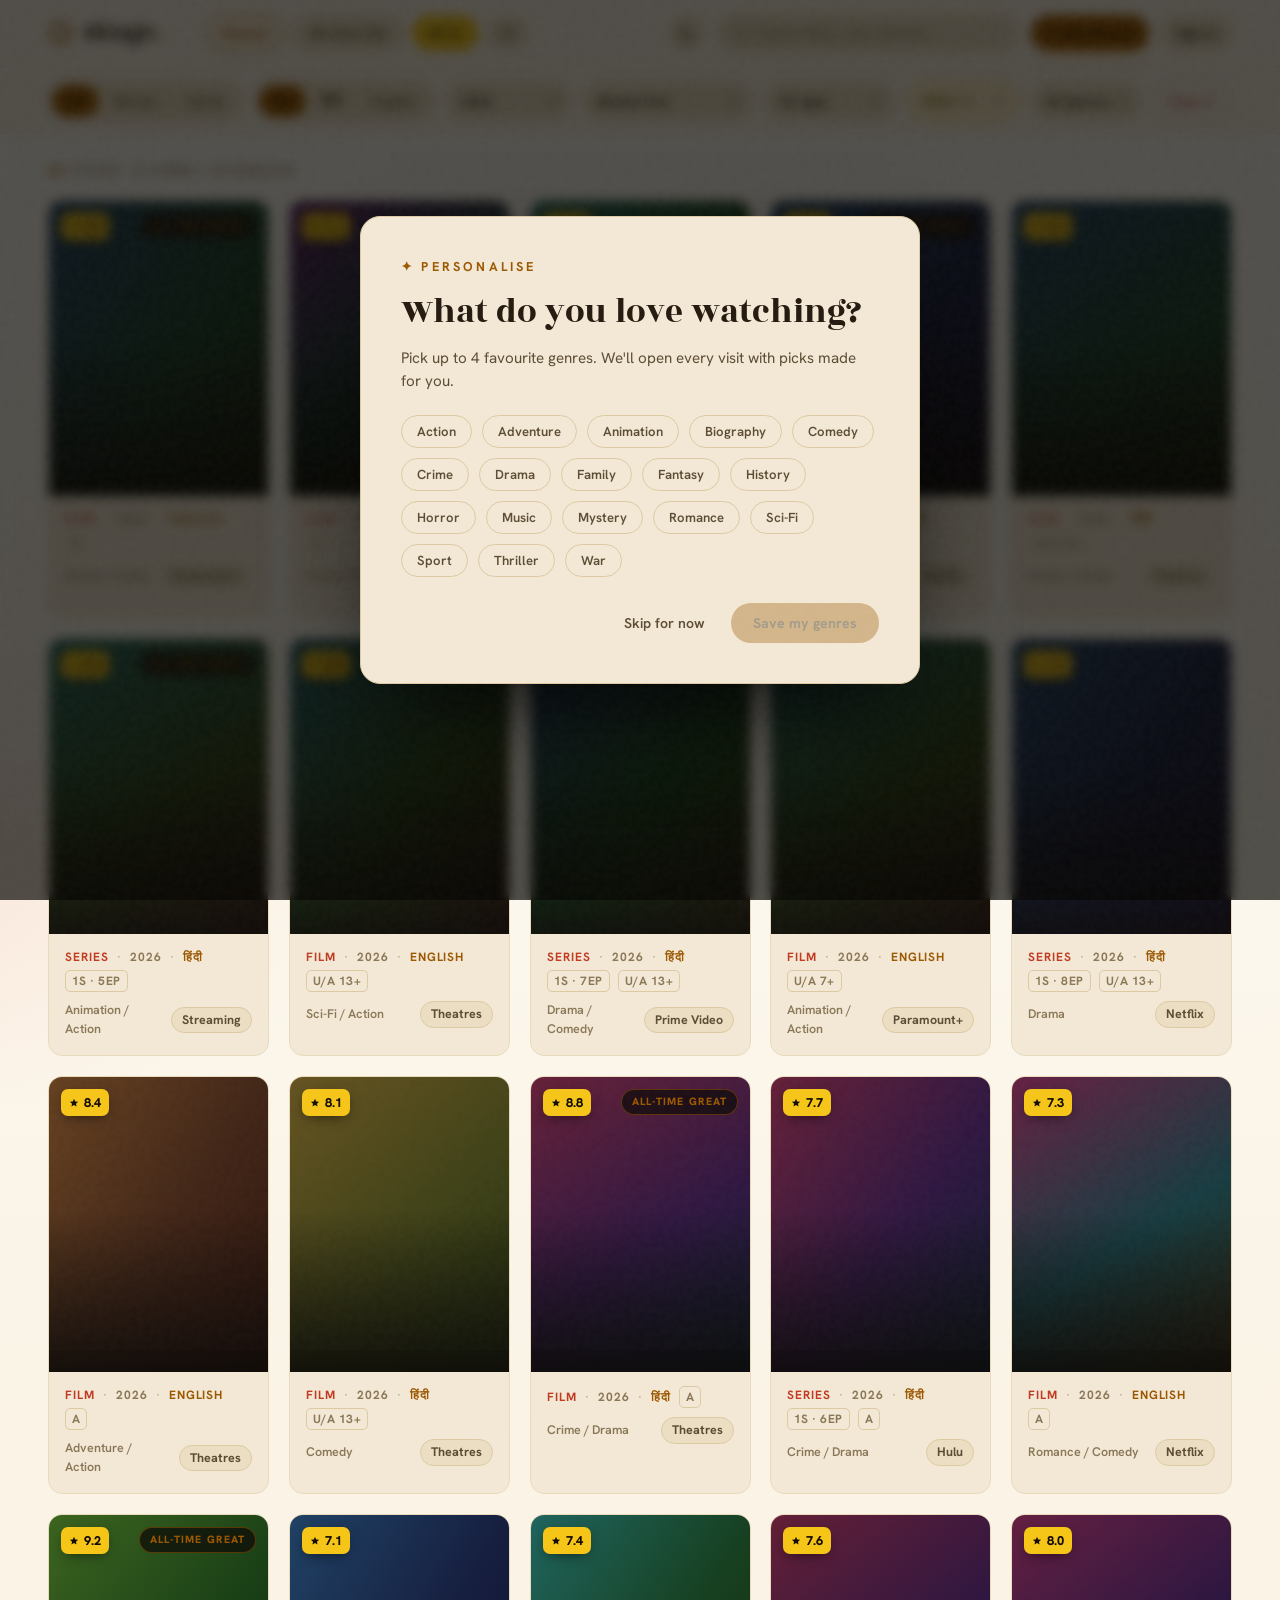
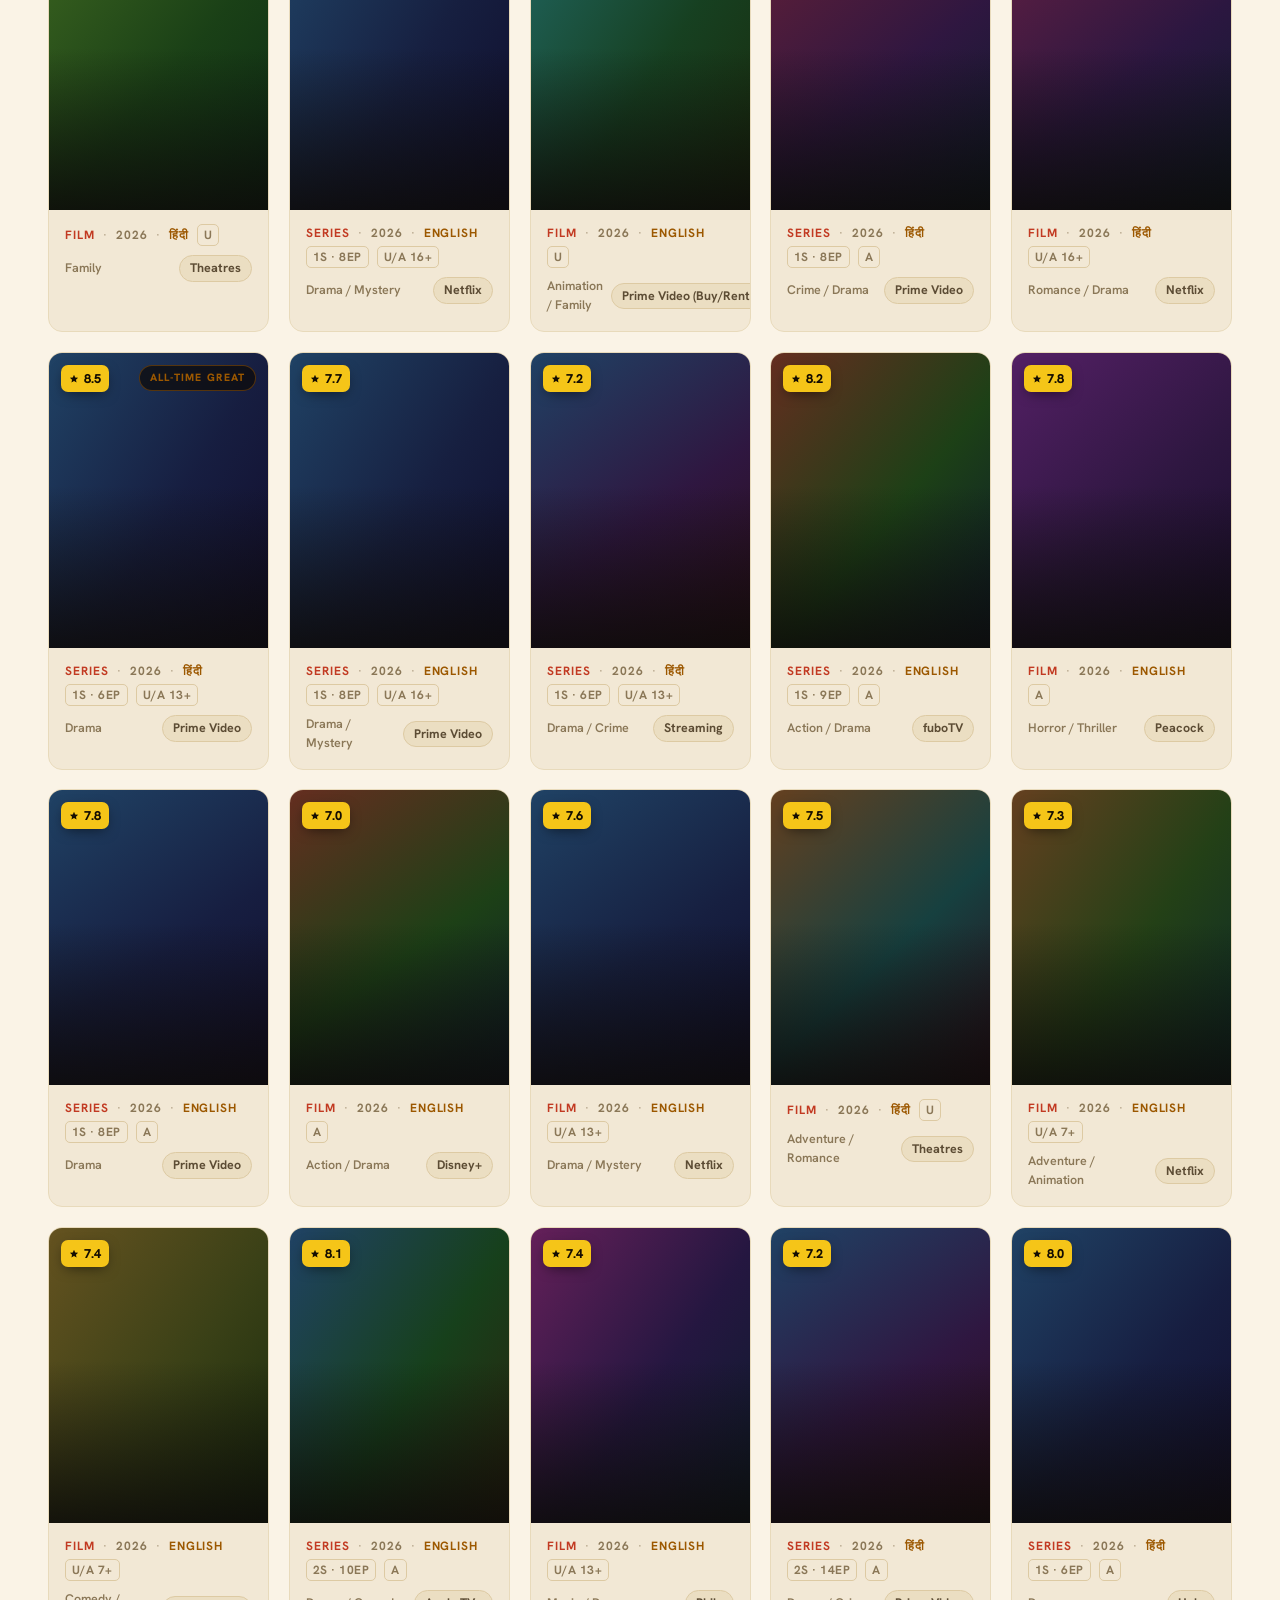
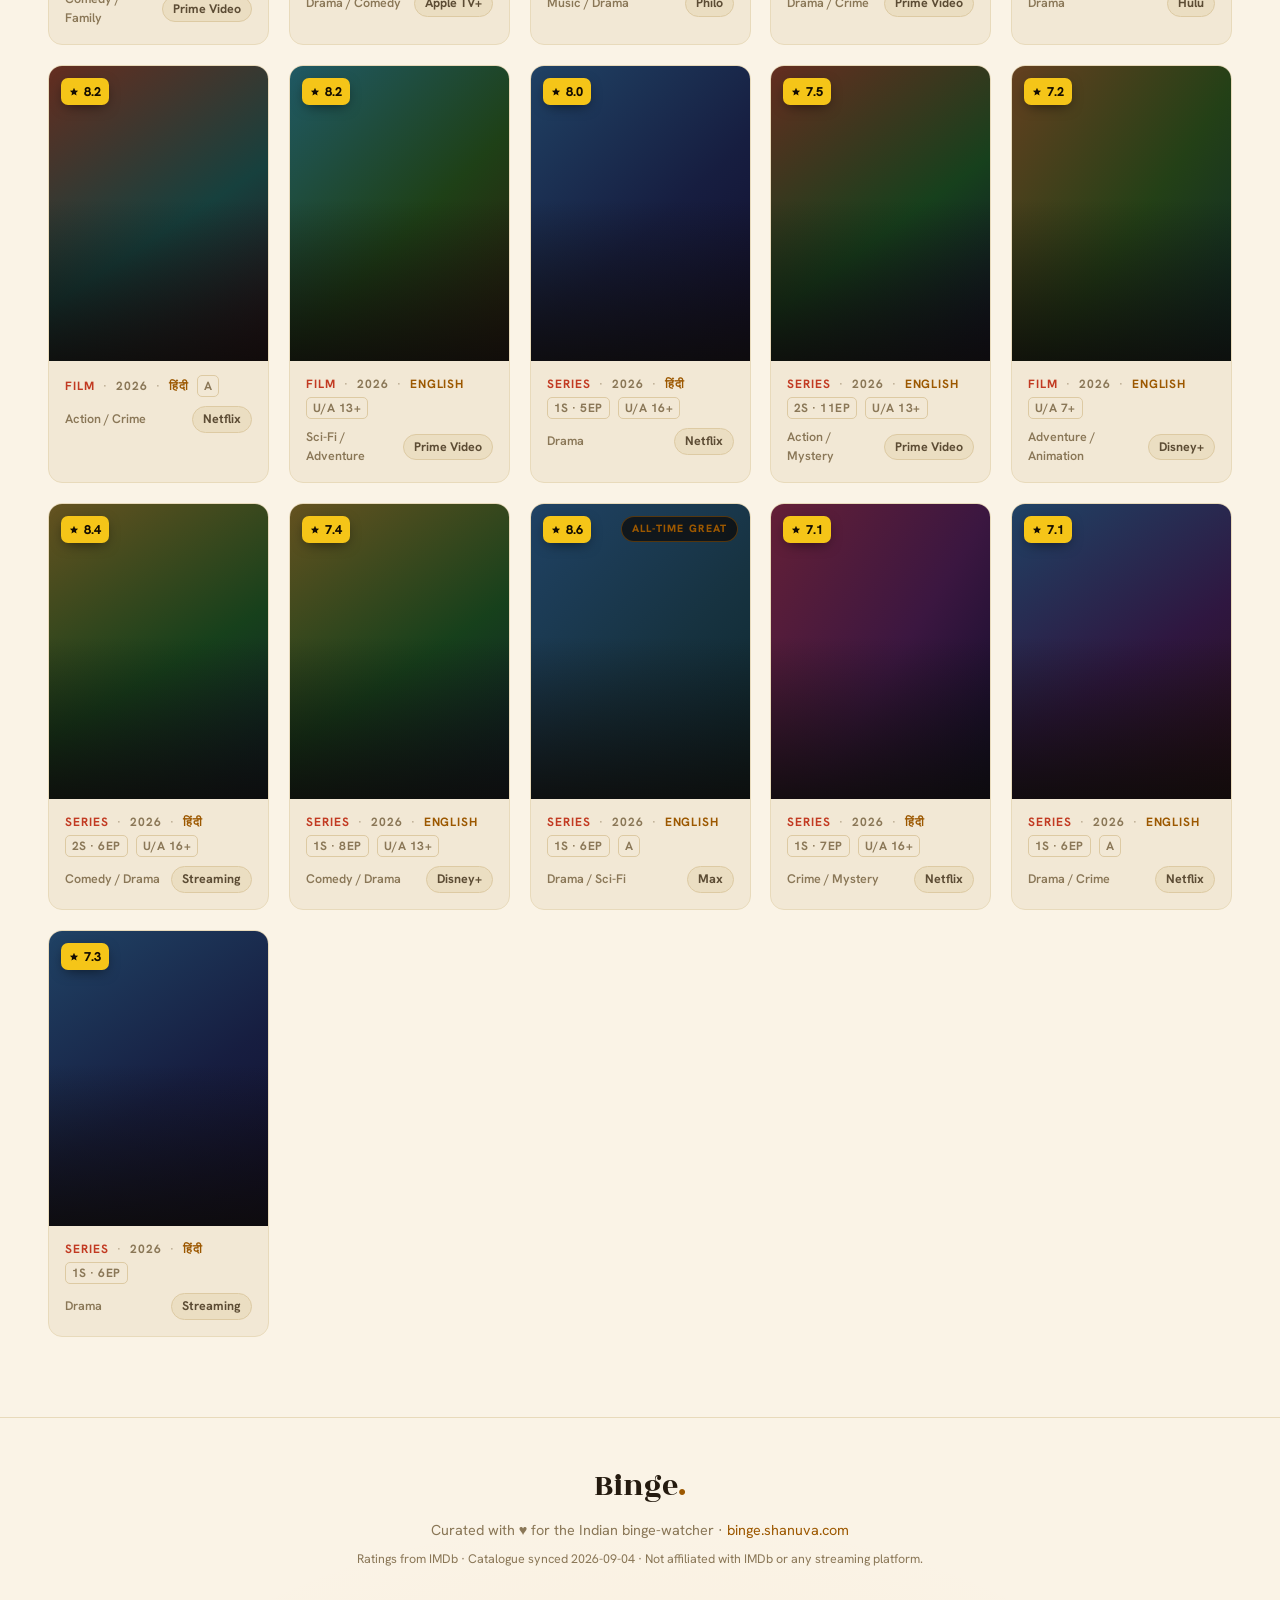
==== index.html @ 0fc83912 "Recent by default, New-this-week rail, clickable cast, no more daily soaps Why /recent looked stale:" ====
<!DOCTYPE html>
<html lang="en">
<head>
  <meta charset="UTF-8" />
  <meta name="viewport" content="width=device-width, initial-scale=1.0" />
  <script>
    try {
      var t = localStorage.getItem("binge.theme");
      if (t === "light" || t === "dark") document.documentElement.setAttribute("data-theme", t);
    } catch (e) {}
  </script>
  <title>BINGE — Your Next Obsession · Movies & Web Series Recommendations</title>
  <meta name="description" content="Binge — hand-picked Hindi & English movies and web series with IMDb ratings. Filter by genre, language, year, and find your next obsession." />
  <link rel="icon" href="data:image/svg+xml,<svg xmlns='http://www.w3.org/2000/svg' viewBox='0 0 100 100'><rect width='100' height='100' rx='20' fill='%230D0B09'/><text x='50' y='72' font-size='62' text-anchor='middle' fill='%23FFB43A' font-family='Georgia'>B</text></svg>" />
  <link rel="preconnect" href="https://fonts.googleapis.com" />
  <link rel="preconnect" href="https://fonts.gstatic.com" crossorigin />
  <link href="https://fonts.googleapis.com/css2?family=Rozha+One&family=Hanken+Grotesk:ital,wght@0,300;0,400;0,500;0,600;0,700;0,800;1,400&display=swap" rel="stylesheet" />
  <link rel="stylesheet" href="css/style.css?v=33" />
  <!-- Google Analytics (GA4) -->
  <script async src="https://www.googletagmanager.com/gtag/js?id=G-M83077SW5W"></script>
  <script>
    window.dataLayer = window.dataLayer || [];
    function gtag(){dataLayer.push(arguments);}
    gtag('js', new Date());
    gtag('config', 'G-M83077SW5W');
  </script>
</head>
<body>
  <div class="grain" aria-hidden="true"></div>

  <!-- ================= HEADER ================= -->
  <header class="site-header">
    <a class="logo" href="/" aria-label="Binge home — reset and reload">
      <span class="logo-mark" aria-hidden="true">
        <svg viewBox="0 0 24 24" width="26" height="26"><circle cx="12" cy="12" r="10" fill="none" stroke="currentColor" stroke-width="2"/><circle cx="12" cy="7" r="1.8" fill="currentColor"/><circle cx="12" cy="17" r="1.8" fill="currentColor"/><circle cx="7" cy="12" r="1.8" fill="currentColor"/><circle cx="17" cy="12" r="1.8" fill="currentColor"/></svg>
      </span>
      <span class="logo-word">Binge<span class="logo-dot">.</span></span>
    </a>
    <nav class="top-nav" aria-label="Quick views">
      <button class="top-link" data-preset="recent">Recent</button>
      <button class="top-link" data-preset="hits">All-time hits</button>
      <button class="top-link top-toggle" id="btn-seven" aria-pressed="false" title="Only IMDb 7 and above">★ 7+</button>
      <button class="top-link top-sync" id="btn-sync" title="Fetch newly released movies & series">
        <svg viewBox="0 0 24 24" width="15" height="15" aria-hidden="true"><path d="M21 12a9 9 0 1 1-2.64-6.36M21 3v6h-6" fill="none" stroke="currentColor" stroke-width="2.2" stroke-linecap="round" stroke-linejoin="round"/></svg>
        <span class="sr-only">Sync catalogue</span>
      </button>
    </nav>
    <div class="header-actions">
      <button class="btn-theme" id="btn-theme" title="Switch theme" aria-label="Switch theme"></button>
      <div class="search-wrap">
        <label class="search" for="search-input">
          <svg viewBox="0 0 24 24" width="16" height="16" aria-hidden="true"><circle cx="11" cy="11" r="7" fill="none" stroke="currentColor" stroke-width="2"/><line x1="16.5" y1="16.5" x2="21" y2="21" stroke="currentColor" stroke-width="2" stroke-linecap="round"/></svg>
          <input id="search-input" type="search" placeholder="Search titles, cast, director…" autocomplete="off" role="combobox" aria-expanded="false" aria-controls="search-suggest" aria-autocomplete="list" />
          <button type="button" class="search-clear" id="search-clear" aria-label="Clear search" hidden>✕</button>
        </label>
        <div class="search-suggest" id="search-suggest" role="listbox" hidden></div>
      </div>
      <button class="btn-genres" id="btn-my-genres">
        <span aria-hidden="true">✦</span> My Genres
      </button>
      <div class="account-wrap">
        <button class="btn-account" id="btn-account">Sign in</button>
        <div class="account-menu" id="account-menu" hidden>
          <p class="account-name" id="account-name"></p>
          <button class="btn-ghost" id="btn-watchlist">✓ Watched <span id="watched-count"></span></button>
          <button class="btn-ghost" id="btn-admin" hidden>⚙ Admin</button>
          <button class="btn-ghost" id="btn-changepw">Change password</button>
          <button class="btn-ghost" id="btn-signout">Sign out</button>
        </div>
      </div>
    </div>
  </header>

  <!-- ================= HERO ================= -->
  <section class="hero">
    <div class="hero-top">
    <div class="hero-inner">
      <p class="hero-kicker">बिंज · binge.shanuva.com</p>
      <h1 class="hero-title">
        <span class="line">Your next</span>
        <span class="line accent">obsession<span class="cursor-dot">.</span></span>
      </h1>
      <p class="hero-sub">Hand-picked Hindi &amp; English movies and web series, ranked by IMDb.
        Tell us your genres — we'll queue the good stuff.</p>
      <div class="hero-stats" id="hero-stats"></div>
    </div>
    <div class="hero-deck" id="hero-deck"></div>
    </div>
    <div class="marquee" aria-hidden="true">
      <div class="marquee-track" id="marquee-track"></div>
    </div>
  </section>

  <!-- ================= NEW THIS WEEK RAIL ================= -->
  <section class="foryou" id="thisweek-section" hidden>
    <div class="section-head">
      <h2 class="section-title"><span class="accent">✦</span> New this week</h2>
      <p class="section-note">fresh releases &amp; new episodes, newest first</p>
    </div>
    <div class="rail" id="thisweek-rail"></div>
  </section>

  <!-- ================= FOR YOU RAIL ================= -->
  <section class="foryou" id="foryou-section" hidden>
    <div class="section-head">
      <h2 class="section-title"><span class="accent">✦</span> Picked for you</h2>
      <p class="section-note" id="foryou-note"></p>
    </div>
    <div class="rail" id="foryou-rail"></div>
  </section>

  <!-- ================= FILTER BAR ================= -->
  <nav class="filterbar" id="filterbar" aria-label="Browse filters">
    <div class="filter-row mobile-filter-row" id="mobile-filter-row" hidden>
      <button class="btn-filters" id="btn-filters">
        <svg width="15" height="15" viewBox="0 0 24 24" aria-hidden="true"><path d="M3 5h18l-7 8v5.5L10 21v-8L3 5z" fill="none" stroke="currentColor" stroke-width="2" stroke-linejoin="round"/></svg>
        Filters<span class="filter-count" id="filter-count" hidden></span>
      </button>
      <span class="mobile-results" id="mobile-results"></span>
    </div>
    <div class="filter-row filter-row-top">
      <div class="seg" role="tablist" aria-label="Type">
        <button class="seg-btn is-active" data-type="all" role="tab">All</button>
        <button class="seg-btn" data-type="movie" role="tab">Movies</button>
        <button class="seg-btn" data-type="series" role="tab">Series</button>
      </div>
      <div class="seg seg-lang" role="tablist" aria-label="Language">
        <button class="seg-btn is-active" data-lang="all" role="tab">All</button>
        <button class="seg-btn" data-lang="hi" role="tab">हिंदी</button>
        <button class="seg-btn" data-lang="en" role="tab">English</button>
      </div>
      <select class="select" id="year-select" aria-label="Year">
        <option value="all">All years</option>
        <option value="2026">2026</option>
        <option value="2025">2025</option>
        <option value="2024">2024</option>
        <option value="2023">2023</option>
        <option value="2020s">2020s</option>
        <option value="2010s">2010s</option>
        <option value="2000s">2000s</option>
        <option value="1990s">1990s</option>
        <option value="classic">Before 1990</option>
      </select>
      <select class="select" id="sort-select" aria-label="Sort">
        <option value="rating">All-time best (IMDb)</option>
        <option value="newest">Newest first</option>
        <option value="oldest">Oldest first</option>
        <option value="az">A – Z</option>
      </select>
      <select class="select" id="age-select" aria-label="Age rating">
        <option value="all">All ages</option>
        <option value="kids">Kids &amp; Family</option>
        <option value="u">U · Family</option>
        <option value="ua">U/A · Teens</option>
        <option value="a">A · 18+</option>
      </select>
      <select class="select select-rating" id="rating-select" aria-label="Minimum IMDb rating">
        <option value="0">Any rating</option>
        <option value="6">IMDb 6+</option>
        <option value="7">IMDb 7+</option>
        <option value="7.5">IMDb 7.5+</option>
        <option value="8">IMDb 8+</option>
        <option value="8.5">IMDb 8.5+</option>
        <option value="9">IMDb 9+</option>
      </select>
      <div class="genre-wrap">
        <button class="select genre-toggle" id="genre-toggle" aria-expanded="false" aria-haspopup="true">
          <span id="genre-label">All genres</span>
        </button>
        <div class="genre-panel" id="genre-row" aria-label="Genres" hidden></div>
      </div>
      <button class="btn-clear" id="btn-clear" hidden>Clear ✕</button>
    </div>
  </nav>

  <!-- ================= RESULTS ================= -->
  <main class="results">
    <div class="results-meta"><span id="results-count"></span></div>
    <div class="grid" id="grid"></div>
    <div class="empty" id="empty-state" hidden>
      <p class="empty-mark" aria-hidden="true">╮(╯▂╰)╭</p>
      <p>Nothing matches that combination.</p>
      <button class="btn-genres" id="btn-empty-clear">Clear all filters</button>
    </div>
  </main>

  <!-- ================= FOOTER ================= -->
  <footer class="site-footer">
    <div class="footer-brand">Binge<span class="logo-dot">.</span></div>
    <p>Curated with ♥ for the Indian binge-watcher · <a href="https://binge.shanuva.com">binge.shanuva.com</a></p>
    <p class="footer-fine">Ratings from IMDb · Catalogue synced <span id="synced-at"></span> · Not affiliated with IMDb or any streaming platform.</p>
  </footer>

  <!-- ================= GENRE PICKER MODAL ================= -->
  <div class="modal-veil" id="modal-veil" hidden>
    <div class="modal" role="dialog" aria-modal="true" aria-labelledby="modal-title">
      <p class="modal-kicker">✦ Personalise</p>
      <h3 class="modal-title" id="modal-title">What do you love watching?</h3>
      <p class="modal-sub">Pick up to 4 favourite genres. We'll open every visit with picks made for you.</p>
      <div class="modal-genres" id="modal-genres"></div>
      <div class="modal-actions">
        <button class="btn-ghost" id="modal-skip">Skip for now</button>
        <button class="btn-solid" id="modal-save" disabled>Save my genres</button>
      </div>
    </div>
  </div>

  <!-- ================= SIGN-IN MODAL ================= -->
  <div class="modal-veil" id="signin-veil" hidden>
    <div class="modal modal-signin" role="dialog" aria-modal="true" aria-label="Sign in">
      <p class="modal-kicker">✦ Your watchlist</p>
      <h3 class="modal-title">Sign in to Binge</h3>
      <p class="modal-sub">Mark titles as watched and they'll drop out of your
        recommendations — synced across your devices.</p>
      <div class="gsi-holder" id="gsi-button"></div>
      <div class="auth-divider"><span>or with email</span></div>
      <form class="auth-form" id="auth-form" novalidate>
        <input class="auth-input" id="auth-name" type="text" placeholder="Your name"
          autocomplete="name" maxlength="80" hidden />
        <input class="auth-input" id="auth-email" type="email" placeholder="Email"
          autocomplete="email" required />
        <input class="auth-input" id="auth-current" type="password" placeholder="Current password"
          autocomplete="current-password" hidden />
        <input class="auth-input" id="auth-password" type="password" placeholder="Password (8+ characters)"
          autocomplete="current-password" minlength="8" required />
        <p class="auth-forgot-row"><button type="button" class="auth-link" id="auth-forgot">Forgot password?</button></p>
        <p class="auth-error" id="auth-error" hidden></p>
        <p class="auth-ok" id="auth-ok" hidden></p>
        <button class="btn-solid auth-submit" type="submit" id="auth-submit">Sign in</button>
        <p class="auth-switch">New to Binge?
          <button type="button" class="auth-link" id="auth-mode">Create an account</button>
        </p>
      </form>
      <div class="modal-actions">
        <button class="btn-ghost" id="signin-close">Not now</button>
      </div>
    </div>
  </div>

  <!-- ================= MOBILE FILTER SHEET ================= -->
  <div class="sheet-veil" id="sheet-veil" hidden>
    <div class="sheet" role="dialog" aria-modal="true" aria-label="Filters">
      <div class="sheet-handle" aria-hidden="true"></div>
      <h3 class="sheet-title">Filters</h3>
      <div class="sheet-body" id="sheet-body"></div>
      <div class="sheet-actions">
        <button class="btn-ghost" id="sheet-reset">Reset all</button>
        <button class="btn-solid" id="sheet-apply">Show results</button>
      </div>
    </div>
  </div>

  <!-- ================= TITLE DETAIL POPUP ================= -->
  <div class="detail-veil" id="detail-veil" hidden>
    <div class="detail" role="dialog" aria-modal="true" aria-labelledby="detail-title">
      <button class="detail-close" id="detail-close" aria-label="Close">✕</button>
      <div class="detail-media" id="detail-media"></div>
      <div class="detail-body">
        <p class="detail-kicker" id="detail-kicker"></p>
        <h3 class="detail-title" id="detail-title"></h3>
        <div class="detail-meta" id="detail-meta"></div>
        <p class="detail-desc" id="detail-desc"></p>
        <dl class="detail-credits" id="detail-credits"></dl>
        <div class="detail-foot">
          <a class="btn-imdb" id="detail-imdb" href="#" target="_blank" rel="noopener">
            <b>IMDb</b> <span id="detail-imdb-rating"></span> ↗
          </a>
          <a class="btn-watch" id="detail-watch" href="#" target="_blank" rel="noopener" hidden>▶ Watch on YouTube</a>
          <button class="btn-watched" id="detail-watched">✓ Mark watched</button>
          <a class="card-platform" id="detail-platform" target="_blank" rel="noopener"></a>
        </div>
      </div>
    </div>
  </div>

  <script src="data/titles.js?v=19"></script>
  <script src="js/app.js?v=37"></script>
</body>
</html>
---- css/style.css ----
/* ============================================================
   BINGE — retro Bollywood marquee × modern streaming
   Palette: espresso black canvas, marigold saffron accent,
   chili red secondary, warm parchment text.
   Type: Rozha One (display) + Hanken Grotesk (UI)
   ============================================================ */

:root {
  --bg: #0d0b09;
  --bg-2: #14110d;
  --bg-3: #1c1712;
  --bg-top: #14100b;
  --line: #2a231b;
  --line-soft: #211b14;
  --text: #f2e9dc;
  --text-dim: #a3968a;
  --text-faint: #6e6357;
  --saffron: #ffb43a;
  --saffron-deep: #e08f00;
  --chili: #e8503a;
  --imdb: #f5c518;
  --imdb-text: var(--imdb);
  --good: #7ec46a;
  --select-arrow: url("data:image/svg+xml,%3Csvg xmlns='http://www.w3.org/2000/svg' width='10' height='6'%3E%3Cpath d='M1 1l4 4 4-4' stroke='%23a3968a' stroke-width='1.6' fill='none' stroke-linecap='round'/%3E%3C/svg%3E");
  --font-display: "Rozha One", Georgia, serif;
  --font-body: "Hanken Grotesk", "Segoe UI", sans-serif;
  --r-card: 14px;
  --shadow-card: 0 18px 40px -18px rgba(0, 0, 0, 0.8);
}

/* ---------- light theme ----------
   Dark is the site's native look (bare :root, above) — light is an
   opt-in alternative, not a design afterthought: same warm marigold/
   chili identity, just on parchment paper instead of espresso black.
   Deepened the accent hues (saffron/chili) here since the bright
   dark-mode values read fine on black but fail contrast as text on
   cream; --imdb and --good stay put since they're only ever used as
   solid button/badge fills, never as text on the page background. */
@media (prefers-color-scheme: light) {
  :root:not([data-theme="dark"]) {
    --bg: #faf3e6;
    --bg-2: #f2e8d5;
    --bg-3: #ebdec2;
    --bg-top: #fffdf7;
    --line: #ddcaa3;
    --line-soft: #e8dabb;
    --text: #241a0f;
    --text-dim: #5c4c34;
    --text-faint: #8a7757;
    --saffron: #9c5800;
    --saffron-deep: #7a4200;
    --chili: #c23a22;
    --imdb-text: #7a5a05;
    --select-arrow: url("data:image/svg+xml,%3Csvg xmlns='http://www.w3.org/2000/svg' width='10' height='6'%3E%3Cpath d='M1 1l4 4 4-4' stroke='%235c4c34' stroke-width='1.6' fill='none' stroke-linecap='round'/%3E%3C/svg%3E");
    --shadow-card: 0 18px 40px -18px rgba(70, 50, 20, 0.28);
  }
}
:root[data-theme="light"] {
  --bg: #faf3e6;
  --bg-2: #f2e8d5;
  --bg-3: #ebdec2;
  --bg-top: #fffdf7;
  --line: #ddcaa3;
  --line-soft: #e8dabb;
  --text: #241a0f;
  --text-dim: #5c4c34;
  --text-faint: #8a7757;
  --saffron: #9c5800;
  --saffron-deep: #7a4200;
  --chili: #c23a22;
  --imdb-text: #7a5a05;
  --select-arrow: url("data:image/svg+xml,%3Csvg xmlns='http://www.w3.org/2000/svg' width='10' height='6'%3E%3Cpath d='M1 1l4 4 4-4' stroke='%235c4c34' stroke-width='1.6' fill='none' stroke-linecap='round'/%3E%3C/svg%3E");
  --shadow-card: 0 18px 40px -18px rgba(70, 50, 20, 0.28);
}

* { margin: 0; padding: 0; box-sizing: border-box; }

html { scroll-behavior: smooth; }

body {
  background: var(--bg);
  color: var(--text);
  font-family: var(--font-body);
  font-size: 16px;
  line-height: 1.5;
  min-height: 100vh;
  overflow-x: hidden;
  transition: background-color 0.25s ease, color 0.25s ease;
  background-image:
    radial-gradient(1100px 520px at 85% -10%, rgba(255, 180, 58, 0.16), transparent 60%),
    radial-gradient(900px 460px at -10% 18%, rgba(232, 80, 58, 0.10), transparent 55%),
    radial-gradient(1000px 600px at 50% 105%, rgba(255, 180, 58, 0.07), transparent 60%),
    linear-gradient(180deg, var(--bg-top) 0%, var(--bg) 30%);
}

::selection { background: var(--saffron); color: #140d02; }

/* ---------- film grain ---------- */
.grain {
  position: fixed; inset: -50%;
  pointer-events: none; z-index: 999;
  opacity: 0.5;
  background-image: url("data:image/svg+xml,%3Csvg viewBox='0 0 300 300' xmlns='http://www.w3.org/2000/svg'%3E%3Cfilter id='n'%3E%3CfeTurbulence type='fractalNoise' baseFrequency='0.9' numOctaves='2' stitchTiles='stitch'/%3E%3CfeColorMatrix values='0 0 0 0 1 0 0 0 0 1 0 0 0 0 1 0 0 0 0.05 0'/%3E%3C/filter%3E%3Crect width='300' height='300' filter='url(%23n)'/%3E%3C/svg%3E");
  animation: grain-shift 0.9s steps(4) infinite;
}
@keyframes grain-shift {
  0% { transform: translate(0, 0); }
  25% { transform: translate(-2%, 1%); }
  50% { transform: translate(1%, -1%); }
  75% { transform: translate(-1%, 2%); }
  100% { transform: translate(0, 0); }
}

/* ---------- header ---------- */
.site-header {
  position: sticky; top: 0; z-index: 50;
  display: flex; align-items: center; justify-content: space-between;
  gap: 16px;
  padding: 14px clamp(16px, 4vw, 48px);
  background: color-mix(in srgb, var(--bg) 82%, transparent);
  backdrop-filter: blur(14px);
  -webkit-backdrop-filter: blur(14px);
  border-bottom: 1px solid var(--line-soft);
}

.logo {
  display: flex; align-items: center; gap: 10px;
  text-decoration: none; color: var(--text);
}
.logo-mark {
  color: var(--saffron);
  display: grid; place-items: center;
  animation: reel-spin 14s linear infinite;
}
@keyframes reel-spin { to { transform: rotate(360deg); } }
.logo-word {
  font-family: var(--font-display);
  font-size: 1.7rem;
  letter-spacing: 0.01em;
  line-height: 1;
}
.logo-dot { color: var(--saffron); }

.header-actions { display: flex; align-items: center; gap: 12px; }

.btn-theme {
  display: inline-grid; place-items: center;
  width: 36px; height: 36px;
  color: var(--text-dim);
  background: var(--bg-3);
  border: 1px solid var(--line);
  border-radius: 50%;
  cursor: pointer;
  flex: 0 0 auto;
  transition: color 0.15s, border-color 0.2s, transform 0.15s;
}
.btn-theme:hover { color: var(--saffron); border-color: var(--saffron-deep); transform: rotate(12deg); }
.btn-theme svg { display: block; }

/* quick-view links — styled as proper pill controls, not loose text */
.top-nav { display: flex; align-items: center; gap: 8px; margin-right: auto; margin-left: 26px; }
.top-link {
  font-family: inherit; font-size: 0.88rem; font-weight: 700;
  color: var(--text-dim);
  background: var(--bg-3);
  border: 1px solid var(--line);
  border-radius: 999px;
  padding: 8px 16px;
  cursor: pointer;
  transition: color 0.15s, background 0.2s, border-color 0.2s;
  white-space: nowrap;
}
.top-link:hover { color: var(--text); border-color: var(--saffron-deep); }
.top-link.is-active {
  color: var(--saffron);
  background: rgba(255, 180, 58, 0.12);
  border-color: var(--saffron);
}
.top-toggle.is-on {
  color: #140d02;
  background: var(--imdb);
  border-color: var(--imdb);
}

.search {
  display: flex; align-items: center; gap: 8px;
  background: var(--bg-3);
  border: 1px solid var(--line);
  border-radius: 999px;
  padding: 8px 14px;
  color: var(--text-faint);
  transition: border-color 0.2s, box-shadow 0.2s;
}
.search:focus-within {
  border-color: var(--saffron-deep);
  box-shadow: 0 0 0 3px rgba(255, 180, 58, 0.12);
  color: var(--saffron);
}
.search input {
  background: none; border: none; outline: none;
  color: var(--text);
  font-family: inherit; font-size: 0.9rem;
  width: clamp(110px, 18vw, 220px);
}
.search input::placeholder { color: var(--text-faint); }
.search input::-webkit-search-cancel-button { display: none; }
.search-clear {
  display: grid; place-items: center;
  width: 20px; height: 20px;
  font-size: 0.72rem;
  color: var(--text-faint);
  background: var(--bg-2);
  border: 1px solid var(--line);
  border-radius: 50%;
  cursor: pointer;
  flex: 0 0 auto;
  transition: color 0.15s, border-color 0.15s;
}
.search-clear:hover { color: var(--chili); border-color: var(--chili); }

.search-wrap { position: relative; }
.search-suggest[hidden] { display: none; }
.search-suggest {
  position: absolute; z-index: 65;
  top: calc(100% + 8px); left: 0; right: 0;
  max-height: 420px; overflow-y: auto;
  background: var(--bg-2);
  border: 1px solid var(--line);
  border-radius: 16px;
  padding: 8px;
  box-shadow: 0 28px 60px -22px rgba(0, 0, 0, 0.9);
  scrollbar-width: thin;
}
.suggest-label {
  font-size: 0.68rem; font-weight: 800;
  letter-spacing: 0.14em; text-transform: uppercase;
  color: var(--text-faint);
  padding: 8px 10px 4px;
}
.suggest-row {
  display: flex; align-items: center; gap: 10px;
  width: 100%;
  background: none; border: none;
  border-radius: 10px;
  padding: 7px 10px;
  text-align: left;
  cursor: pointer;
  color: var(--text);
  font-family: inherit; font-size: 0.88rem;
}
.suggest-row:hover, .suggest-row.is-active { background: var(--bg-3); }
.suggest-row .suggest-thumb {
  width: 30px; height: 30px;
  border-radius: 50%;
  object-fit: cover;
  flex: 0 0 auto;
  background: var(--bg-3);
}
.suggest-row .suggest-poster {
  width: 28px; height: 40px;
  border-radius: 5px;
  object-fit: cover;
  flex: 0 0 auto;
  background: var(--bg-3);
}
.suggest-row .suggest-meta { min-width: 0; flex: 1; }
.suggest-row .suggest-name { display: block; overflow: hidden; text-overflow: ellipsis; white-space: nowrap; }
.suggest-row .suggest-sub { display: block; font-size: 0.76rem; color: var(--text-faint); }

.btn-genres {
  font-family: inherit; font-size: 0.85rem; font-weight: 700;
  letter-spacing: 0.02em;
  color: #140d02;
  background: var(--saffron);
  border: none; border-radius: 999px;
  padding: 9px 16px;
  cursor: pointer;
  transition: transform 0.15s, box-shadow 0.2s, background 0.2s;
  box-shadow: 0 6px 18px -6px rgba(255, 180, 58, 0.45);
  white-space: nowrap;
}
.btn-genres:hover { transform: translateY(-1px); background: #ffc35e; }
.btn-genres:active { transform: translateY(0); }

/* ---------- hero ---------- */
.hero {
  position: relative;
  padding: clamp(48px, 8vw, 96px) clamp(16px, 4vw, 48px) 0;
  overflow: hidden;
}
/* two-column hero: copy left, poster deck right — both inside one
   centred container so the deck never drifts to the viewport edge */
.hero-top {
  max-width: 1180px;          /* narrower: pulls the two columns together */
  margin: 0 auto;
  padding: 0 clamp(8px, 2vw, 32px);   /* breathing room at both edges */
  display: grid;
  grid-template-columns: minmax(0, 1fr);
  align-items: center;
  gap: clamp(24px, 3vw, 48px);
}
@media (min-width: 1181px) {
  /* text column takes what it needs; the deck column is sized to the deck,
     so no empty runway opens up between them on wide screens */
  .hero-top { grid-template-columns: minmax(0, 1fr) auto; }
}
.hero-inner { min-width: 0; }

.hero-kicker {
  font-size: 0.85rem; font-weight: 600;
  letter-spacing: 0.35em; text-transform: uppercase;
  color: var(--saffron);
  margin-bottom: 18px;
  animation: rise 0.7s cubic-bezier(0.2, 0.7, 0.2, 1) both;
}

.hero-title {
  font-family: var(--font-display);
  font-weight: 400;
  font-size: clamp(3rem, 9.5vw, 7.5rem);
  line-height: 0.98;
  letter-spacing: -0.01em;
  text-wrap: balance;
}
.hero-title .line { display: block; animation: rise 0.8s 0.08s cubic-bezier(0.2, 0.7, 0.2, 1) both; }
.hero-title .line.accent {
  color: var(--saffron);
  animation-delay: 0.18s;
  text-shadow: 0 0 60px rgba(255, 180, 58, 0.35);
}
.cursor-dot { color: var(--chili); }

.hero-sub {
  max-width: 520px;
  margin-top: 22px;
  color: var(--text-dim);
  font-size: 1.05rem;
  animation: rise 0.8s 0.28s cubic-bezier(0.2, 0.7, 0.2, 1) both;
}

.hero-stats {
  display: flex; flex-wrap: wrap; gap: clamp(20px, 4vw, 56px);
  margin: 40px 0 48px;
  animation: rise 0.8s 0.38s cubic-bezier(0.2, 0.7, 0.2, 1) both;
}
.stat { display: flex; flex-direction: column; }
.stat b {
  font-family: var(--font-display);
  font-weight: 400;
  font-size: clamp(1.6rem, 3vw, 2.4rem);
  color: var(--text);
}
.stat b em { font-style: normal; color: var(--saffron); }
.stat span {
  font-size: 0.78rem; letter-spacing: 0.14em; text-transform: uppercase;
  color: var(--text-faint);
}

@keyframes rise {
  from { opacity: 0; transform: translateY(26px); }
  to { opacity: 1; transform: translateY(0); }
}

/* floating poster deck — fills the hero's right side on wide screens */
.hero-deck {
  position: relative;
  justify-self: center;
  transform: rotate(4deg);
  transform-origin: center;
  width: 380px; height: 430px;
  pointer-events: none;
  animation: rise 0.9s 0.45s cubic-bezier(0.2, 0.7, 0.2, 1) both;
}
.deck-card {
  position: absolute;
  width: 190px; aspect-ratio: 2 / 3;
  border-radius: 14px;
  background-size: cover;
  background-position: center;
  border: 1px solid rgba(255, 200, 120, 0.22);
  box-shadow: 0 30px 60px -18px rgba(0, 0, 0, 0.85), 0 0 40px -18px rgba(255, 180, 58, 0.5);
  cursor: pointer;
  pointer-events: auto;
  transition: transform 0.3s cubic-bezier(0.2, 0.7, 0.2, 1), box-shadow 0.3s;
  animation: deck-float 7s ease-in-out infinite;
}
.deck-card:hover {
  transform: scale(1.07) rotate(0deg) !important;
  z-index: 9;
  box-shadow: 0 40px 80px -20px rgba(0, 0, 0, 0.9), 0 0 60px -12px rgba(255, 180, 58, 0.65);
}
.deck-card:nth-child(1) { left: 0;    top: 60px;  transform: rotate(-10deg); z-index: 1; animation-delay: 0s; }
.deck-card:nth-child(2) { left: 70px; top: 20px;  transform: rotate(-4deg);  z-index: 2; animation-delay: 1.2s; }
.deck-card:nth-child(3) { left: 145px; top: 0;    transform: rotate(2deg);   z-index: 3; animation-delay: 2.4s; }
.deck-card:nth-child(4) { left: 215px; top: 26px; transform: rotate(8deg);   z-index: 2; animation-delay: 3.6s; }
.deck-card:nth-child(5) { left: 165px; top: 175px; transform: rotate(-3deg); z-index: 4; animation-delay: 4.8s; }
@keyframes deck-float {
  0%, 100% { margin-top: 0; }
  50% { margin-top: -12px; }
}
@media (max-width: 1180px) { .hero-deck { display: none; } }
/* grow the deck into the extra room on big screens */
@media (min-width: 1600px) {
  .hero-top { max-width: 1320px; }
  .hero-deck { transform: rotate(4deg) scale(1.1); }
}
@media (min-width: 1900px) {
  .hero-top { max-width: 1440px; }
  .hero-deck { transform: rotate(4deg) scale(1.18); }
}

/* marquee strip */
.marquee {
  position: relative; z-index: 5; /* scrolls over the poster deck's toe */
  background: color-mix(in srgb, var(--bg) 72%, transparent);
  backdrop-filter: blur(3px);
  -webkit-backdrop-filter: blur(3px);
  border-top: 1px solid var(--line-soft);
  border-bottom: 1px solid var(--line-soft);
  padding: 12px 0;
  overflow: hidden;
  -webkit-mask-image: linear-gradient(90deg, transparent, #000 8%, #000 92%, transparent);
  mask-image: linear-gradient(90deg, transparent, #000 8%, #000 92%, transparent);
}
.marquee-track {
  display: inline-flex; gap: 34px;
  white-space: nowrap;
  animation: marquee 60s linear infinite;
  will-change: transform;
}
.marquee-track span {
  font-family: var(--font-display);
  font-size: 1.05rem;
  color: var(--text-faint);
}
.marquee-track span i {
  font-style: normal; color: var(--saffron); margin-left: 34px;
  font-size: 0.7rem; vertical-align: middle;
}
@keyframes marquee { to { transform: translateX(-50%); } }

/* ---------- sections ---------- */
.section-head {
  display: flex; align-items: baseline; gap: 16px; flex-wrap: wrap;
  padding: 0 clamp(16px, 4vw, 48px);
  max-width: 1400px; margin: 0 auto 18px;
}
.section-title {
  font-family: var(--font-display);
  font-weight: 400;
  font-size: clamp(1.5rem, 3vw, 2.1rem);
}
.section-title .accent { color: var(--saffron); font-size: 0.7em; vertical-align: middle; }
.section-note { color: var(--text-faint); font-size: 0.88rem; }

/* ---------- for-you rail ---------- */
.foryou { padding-top: clamp(36px, 5vw, 64px); }
.rail {
  display: grid; grid-auto-flow: column;
  grid-auto-columns: clamp(190px, 18vw, 240px);
  gap: 18px;
  overflow-x: auto;
  padding: 4px clamp(16px, 4vw, 48px) 18px;
  scroll-snap-type: x mandatory;
  scrollbar-width: thin;
  scrollbar-color: var(--line) transparent;
  max-width: 1400px; margin: 0 auto;
}
.rail > * { scroll-snap-align: start; }

/* ---------- filter bar ---------- */
.filterbar {
  position: sticky;
  top: 61px;
  z-index: 40;
  background: color-mix(in srgb, var(--bg) 88%, transparent);
  backdrop-filter: blur(14px);
  -webkit-backdrop-filter: blur(14px);
  border-bottom: 1px solid var(--line-soft);
  padding: 14px clamp(16px, 4vw, 48px) 0;
  margin-top: clamp(36px, 5vw, 60px);
}
.filter-row[hidden] { display: none; } /* must beat the flex rule below */
.filter-row {
  display: flex; align-items: center; gap: 12px; flex-wrap: wrap;
  max-width: 1400px; margin: 0 auto;
}
.filter-row-top { padding-bottom: 12px; }

.seg {
  display: inline-flex;
  background: var(--bg-3);
  border: 1px solid var(--line);
  border-radius: 999px;
  padding: 3px;
}
.seg-btn {
  font-family: inherit; font-size: 0.85rem; font-weight: 600;
  color: var(--text-dim);
  background: none; border: none;
  border-radius: 999px;
  padding: 7px 15px;
  cursor: pointer;
  transition: color 0.15s, background 0.2s;
}
.seg-btn:hover { color: var(--text); }
.seg-btn.is-active {
  background: var(--saffron);
  color: #140d02;
}

.select {
  font-family: inherit; font-size: 0.85rem; font-weight: 600;
  color: var(--text);
  background: var(--bg-3);
  border: 1px solid var(--line);
  border-radius: 999px;
  padding: 9px 14px;
  cursor: pointer;
  outline: none;
  appearance: none;
  -webkit-appearance: none;
  background-image: var(--select-arrow);
  background-repeat: no-repeat;
  background-position: right 14px center;
  padding-right: 32px;
}
.select:focus { border-color: var(--saffron-deep); }
.select-rating.is-set {
  background-color: rgba(245, 197, 24, 0.16);
  border-color: var(--imdb);
  color: var(--imdb-text);
}

/* toggle */
.toggle {
  display: inline-flex; align-items: center; gap: 9px;
  cursor: pointer; user-select: none;
}
.toggle input { position: absolute; opacity: 0; pointer-events: none; }
.toggle-pill {
  width: 40px; height: 22px;
  background: var(--bg-3);
  border: 1px solid var(--line);
  border-radius: 999px;
  position: relative;
  transition: background 0.2s, border-color 0.2s;
}
.toggle-pill::after {
  content: "";
  position: absolute; top: 2px; left: 2px;
  width: 16px; height: 16px;
  border-radius: 50%;
  background: var(--text-faint);
  transition: transform 0.22s cubic-bezier(0.4, 0, 0.2, 1), background 0.2s;
}
.toggle input:checked + .toggle-pill {
  background: rgba(245, 197, 24, 0.18);
  border-color: var(--imdb);
}
.toggle input:checked + .toggle-pill::after {
  transform: translateX(18px);
  background: var(--imdb);
}
.toggle-label { font-size: 0.85rem; font-weight: 600; color: var(--text-dim); }
.toggle input:checked ~ .toggle-label { color: var(--imdb-text); }
.toggle-label b { font-weight: 800; }

.btn-clear {
  font-family: inherit; font-size: 0.8rem; font-weight: 700;
  color: var(--chili);
  background: none;
  border: 1px solid color-mix(in srgb, var(--chili) 45%, transparent);
  border-radius: 999px;
  padding: 8px 14px;
  cursor: pointer;
  transition: background 0.2s;
}
.btn-clear:hover { background: rgba(232, 80, 58, 0.12); }

/* genre multi-select dropdown */
.genre-wrap { position: relative; }
.genre-toggle { padding-right: 32px; }
.genre-toggle.is-set {
  background-color: rgba(255, 180, 58, 0.14);
  border-color: var(--saffron);
  color: var(--saffron);
}
.genre-panel[hidden] { display: none; }
.genre-panel {
  position: absolute; z-index: 60;
  top: calc(100% + 8px); left: 0;
  width: max(260px, 100%);
  max-height: 320px; overflow-y: auto;
  display: flex; flex-wrap: wrap; gap: 8px;
  background: var(--bg-2);
  border: 1px solid var(--line);
  border-radius: 16px;
  padding: 14px;
  box-shadow: 0 28px 60px -22px rgba(0, 0, 0, 0.9);
  scrollbar-width: thin;
}
/* inside the mobile sheet it expands inline instead of floating */
.sheet-body .genre-panel {
  position: static;
  width: 100%;
  max-height: none;
  box-shadow: none;
  padding: 12px 0 0;
  border: none;
}
.sheet-body .genre-wrap { flex: 1 1 100%; }
.chip {
  flex: 0 0 auto;
  font-family: inherit; font-size: 0.82rem; font-weight: 600;
  color: var(--text-dim);
  background: none;
  border: 1px solid var(--line);
  border-radius: 999px;
  padding: 7px 15px;
  cursor: pointer;
  transition: all 0.18s;
}
.chip:hover { border-color: var(--saffron-deep); color: var(--text); }
.chip.is-active {
  background: rgba(255, 180, 58, 0.14);
  border-color: var(--saffron);
  color: var(--saffron);
}
.chip .chip-heart { color: var(--chili); margin-left: 4px; }

/* ---------- results grid ---------- */
.results {
  max-width: 1400px;
  margin: 0 auto;
  padding: 26px clamp(16px, 4vw, 48px) 80px;
}
.results-meta {
  color: var(--text-faint);
  font-size: 0.85rem; font-weight: 600;
  letter-spacing: 0.06em; text-transform: uppercase;
  margin-bottom: 20px;
}
#results-count b { color: var(--saffron); }

.grid {
  display: grid;
  grid-template-columns: repeat(auto-fill, minmax(min(210px, 100%), 1fr));
  gap: 20px;
}

/* ---------- card ---------- */
.card {
  position: relative;
  border-radius: var(--r-card);
  background: var(--bg-2);
  border: 1px solid var(--line-soft);
  overflow: hidden;
  display: flex; flex-direction: column;
  transition: transform 0.25s cubic-bezier(0.2, 0.7, 0.2, 1), border-color 0.25s, box-shadow 0.25s;
  animation: card-in 0.5s cubic-bezier(0.2, 0.7, 0.2, 1) both;
}
@keyframes card-in {
  from { opacity: 0; transform: translateY(18px) scale(0.98); }
  to { opacity: 1; transform: translateY(0) scale(1); }
}
.card:hover {
  transform: translateY(-5px);
  border-color: var(--line);
  box-shadow: var(--shadow-card);
}

.poster {
  position: relative;
  aspect-ratio: 2 / 2.7;
  display: flex; align-items: flex-end;
  padding: 16px;
  overflow: hidden;
  isolation: isolate;
  cursor: pointer;
}
.poster-img {
  position: absolute; inset: 0; z-index: -2;
  width: 100%; height: 100%;
  object-fit: cover;
  transition: transform 0.45s cubic-bezier(0.2, 0.7, 0.2, 1);
}
.card:hover .poster-img { transform: scale(1.05); }
.poster.has-img .poster-glyph { display: none; }
.poster.has-img .poster-word {
  font-size: clamp(1.1rem, 1.6vw, 1.35rem);
  opacity: 0;
  transform: translateY(6px);
  transition: opacity 0.25s, transform 0.25s;
}
.card:hover .poster.has-img .poster-word { opacity: 1; transform: none; }
.poster.has-img::after {
  background: linear-gradient(180deg, rgba(13, 11, 9, 0) 45%, rgba(13, 11, 9, 0.85) 100%);
}
.poster::before {
  content: "";
  position: absolute; inset: 0;
  background: var(--poster-bg);
  z-index: -2;
  transition: transform 0.45s cubic-bezier(0.2, 0.7, 0.2, 1);
}
.card:hover .poster::before { transform: scale(1.06); }
.poster::after {
  content: "";
  position: absolute; inset: 0;
  background: linear-gradient(180deg, rgba(13, 11, 9, 0) 30%, rgba(13, 11, 9, 0.55) 100%);
  z-index: -1;
}
.poster-word {
  font-family: var(--font-display);
  font-size: clamp(1.5rem, 2.2vw, 1.9rem);
  line-height: 1.02;
  color: #fff8ee;
  text-shadow: 0 2px 18px rgba(0, 0, 0, 0.55);
  text-wrap: balance;
  max-width: 100%;
}
.poster-glyph {
  position: absolute; top: -14px; right: -6px;
  font-family: var(--font-display);
  font-size: 7rem; line-height: 1;
  color: rgba(255, 248, 238, 0.14);
  pointer-events: none;
  user-select: none;
}

.badge-rating {
  position: absolute; top: 12px; left: 12px;
  display: inline-flex; align-items: center; gap: 5px;
  font-size: 0.8rem; font-weight: 800;
  color: #140d02;
  background: var(--imdb);
  border-radius: 7px;
  padding: 4px 8px;
  box-shadow: 0 4px 14px -4px rgba(0, 0, 0, 0.6);
  text-decoration: none;
  transition: transform 0.15s, box-shadow 0.15s;
}
a.badge-rating:hover {
  transform: scale(1.12);
  box-shadow: 0 6px 20px -4px rgba(245, 197, 24, 0.5);
}
.badge-rating svg { display: block; }
/* just released — IMDb hasn't scored it yet */
.badge-rating.badge-new {
  color: #fff; background: var(--chili);
  font-size: 0.68rem; letter-spacing: 0.1em; text-transform: uppercase;
}
.badge-top {
  position: absolute; top: 12px; right: 12px;
  font-size: 0.66rem; font-weight: 800;
  letter-spacing: 0.1em; text-transform: uppercase;
  color: var(--saffron);
  background: rgba(13, 11, 9, 0.72);
  border: 1px solid color-mix(in srgb, var(--saffron) 50%, transparent);
  border-radius: 999px;
  padding: 4px 10px;
  backdrop-filter: blur(4px);
}

.card-body {
  display: flex; flex-direction: column; gap: 9px;
  padding: 14px 16px 16px;
  flex: 1;
}
.card-meta {
  display: flex; align-items: center; gap: 4px 8px;
  flex-wrap: wrap; /* wrap whole tokens — never crush them sideways */
  font-size: 0.75rem; font-weight: 700;
  letter-spacing: 0.08em; text-transform: uppercase;
  color: var(--text-faint);
}
.card-meta .se-tag {
  white-space: nowrap;
  border: 1px solid var(--line);
  border-radius: 5px;
  padding: 1px 6px;
  letter-spacing: 0.04em;
}
.card-meta .type-tag { color: var(--chili); }
.card-meta .lang-tag { color: var(--saffron); }
.card-meta .dot { opacity: 0.5; }
.card-plot {
  font-size: 0.88rem;
  color: var(--text-dim);
  flex: 1;
}
.card-foot {
  display: flex; align-items: center; justify-content: space-between;
  gap: 8px;
  font-size: 0.78rem;
}
.card-genres { color: var(--text-faint); font-weight: 600; }
.card-platform {
  font-weight: 700;
  color: var(--text-dim);
  background: var(--bg-3);
  border: 1px solid var(--line);
  border-radius: 999px;
  padding: 3px 10px;
  white-space: nowrap;
  text-decoration: none;
}
a.card-platform { cursor: pointer; transition: color 0.15s, border-color 0.15s; }
a.card-platform:hover { color: var(--saffron); border-color: var(--saffron-deep); }
#detail-platform.is-plain { cursor: default; pointer-events: none; }

/* ---------- empty state ---------- */
.empty {
  text-align: center;
  padding: 70px 20px;
  color: var(--text-dim);
}
.empty-mark { font-size: 2rem; margin-bottom: 14px; color: var(--text-faint); }
.empty p { margin-bottom: 18px; }

/* ---------- footer ---------- */
.site-footer {
  border-top: 1px solid var(--line-soft);
  padding: 44px clamp(16px, 4vw, 48px) 60px;
  text-align: center;
  color: var(--text-faint);
  font-size: 0.9rem;
}
.footer-brand {
  font-family: var(--font-display);
  font-size: 2rem;
  color: var(--text);
  margin-bottom: 10px;
}
.site-footer a { color: var(--saffron); text-decoration: none; }
.site-footer a:hover { text-decoration: underline; }
.footer-fine { margin-top: 8px; font-size: 0.78rem; }

/* ---------- modal ---------- */
.modal-veil[hidden] { display: none; }
.modal-veil {
  position: fixed; inset: 0; z-index: 100;
  display: grid; place-items: center;
  background: rgba(8, 6, 4, 0.7);
  backdrop-filter: blur(6px);
  -webkit-backdrop-filter: blur(6px);
  animation: veil-in 0.25s ease both;
  padding: 20px;
}
@keyframes veil-in { from { opacity: 0; } }
.modal {
  width: min(560px, 100%);
  background: var(--bg-2);
  border: 1px solid var(--line);
  border-radius: 20px;
  padding: clamp(24px, 4vw, 40px);
  box-shadow: 0 40px 90px -30px rgba(0, 0, 0, 0.9);
  animation: modal-in 0.35s cubic-bezier(0.2, 0.7, 0.2, 1) both;
}
@keyframes modal-in {
  from { opacity: 0; transform: translateY(24px) scale(0.97); }
  to { opacity: 1; transform: translateY(0) scale(1); }
}
.modal-kicker {
  color: var(--saffron);
  font-size: 0.8rem; font-weight: 700;
  letter-spacing: 0.25em; text-transform: uppercase;
  margin-bottom: 10px;
}
.modal-title {
  font-family: var(--font-display);
  font-weight: 400;
  font-size: clamp(1.6rem, 4vw, 2.2rem);
  margin-bottom: 8px;
}
.modal-sub { color: var(--text-dim); font-size: 0.95rem; margin-bottom: 22px; }
.modal-genres { display: flex; flex-wrap: wrap; gap: 10px; margin-bottom: 26px; }
.modal-actions { display: flex; justify-content: flex-end; gap: 12px; }

.btn-ghost {
  font-family: inherit; font-size: 0.88rem; font-weight: 600;
  color: var(--text-dim);
  background: none; border: none;
  padding: 10px 14px;
  cursor: pointer;
}
.btn-ghost:hover { color: var(--text); }
.btn-solid {
  font-family: inherit; font-size: 0.88rem; font-weight: 700;
  color: #140d02;
  background: var(--saffron);
  border: none; border-radius: 999px;
  padding: 11px 22px;
  cursor: pointer;
  transition: background 0.2s, opacity 0.2s;
}
.btn-solid:disabled { opacity: 0.35; cursor: not-allowed; }
.btn-solid:not(:disabled):hover { background: #ffc35e; }

/* ---------- account & watched ---------- */
.account-wrap { position: relative; }
.btn-account {
  font-family: inherit; font-size: 0.85rem; font-weight: 700;
  color: var(--text);
  background: var(--bg-3);
  border: 1px solid var(--line);
  border-radius: 999px;
  padding: 8px 14px;
  cursor: pointer;
  white-space: nowrap;
  transition: border-color 0.2s;
}
.btn-account:hover { border-color: var(--saffron-deep); }
.btn-account.is-user { padding: 3px; border-radius: 50%; }
.btn-account .avatar {
  width: 30px; height: 30px;
  border-radius: 50%;
  display: block;
}
.account-menu {
  position: absolute; right: 0; top: calc(100% + 10px); z-index: 70;
  min-width: 200px;
  background: var(--bg-2);
  border: 1px solid var(--line);
  border-radius: 14px;
  padding: 12px 14px;
  box-shadow: 0 24px 60px -20px rgba(0, 0, 0, 0.9);
}
.account-name {
  font-size: 0.85rem; font-weight: 700;
  color: var(--text);
  margin-bottom: 6px;
  white-space: nowrap; overflow: hidden; text-overflow: ellipsis;
}

.btn-watched {
  font-family: inherit; font-size: 0.88rem; font-weight: 700;
  color: var(--text-dim);
  background: none;
  border: 1px solid var(--line);
  border-radius: 10px;
  padding: 10px 16px;
  cursor: pointer;
  white-space: nowrap;
  transition: all 0.2s;
}
.btn-watched:hover { border-color: var(--good); color: var(--good); }
.btn-watched.is-on {
  color: #0f1a0c;
  background: var(--good);
  border-color: var(--good);
}

.card.is-watched .poster-img { filter: grayscale(0.85) brightness(0.5); }
.card.is-watched .poster::before { filter: grayscale(0.6) brightness(0.6); }
/* in the watchlist itself everything is watched — show them in full colour */
body.is-watchlist .card.is-watched .poster-img,
body.is-watchlist .card.is-watched .poster::before { filter: none; }
.watched-badge {
  position: absolute; bottom: 12px; right: 12px;
  font-size: 0.66rem; font-weight: 800;
  letter-spacing: 0.08em; text-transform: uppercase;
  color: #0f1a0c;
  background: var(--good);
  border-radius: 999px;
  padding: 4px 10px;
}
.gsi-holder { display: grid; place-items: center; min-height: 48px; margin-bottom: 6px; }

.auth-divider {
  display: flex; align-items: center; gap: 12px;
  margin: 14px 0;
  color: var(--text-faint);
  font-size: 0.76rem; font-weight: 600;
  letter-spacing: 0.12em; text-transform: uppercase;
}
.auth-divider::before, .auth-divider::after {
  content: ""; flex: 1; height: 1px; background: var(--line-soft);
}
.auth-form { display: flex; flex-direction: column; gap: 10px; }
.auth-input {
  font-family: inherit; font-size: 0.95rem;
  color: var(--text);
  background: var(--bg-3);
  border: 1px solid var(--line);
  border-radius: 12px;
  padding: 12px 14px;
  outline: none;
  transition: border-color 0.2s, box-shadow 0.2s;
}
.auth-input:focus {
  border-color: var(--saffron-deep);
  box-shadow: 0 0 0 3px rgba(255, 180, 58, 0.12);
}
.auth-input::placeholder { color: var(--text-faint); }
.auth-error { color: var(--chili); font-size: 0.85rem; font-weight: 600; }
.auth-ok { color: var(--good); font-size: 0.85rem; font-weight: 600; }
.auth-forgot-row { text-align: right; margin-top: -4px; }
.auth-forgot-row .auth-link { font-size: 0.8rem; color: var(--text-dim); }
.auth-forgot-row .auth-link:hover { color: var(--saffron); }
.account-menu .btn-ghost { display: block; width: 100%; text-align: left; padding: 8px 4px; }
.account-menu .btn-ghost[hidden] { display: none; }
.auth-submit { width: 100%; }
.auth-switch { font-size: 0.85rem; color: var(--text-dim); text-align: center; }
.auth-link {
  font-family: inherit; font-size: inherit; font-weight: 700;
  color: var(--saffron);
  background: none; border: none;
  cursor: pointer;
  padding: 0;
}
.auth-link:hover { text-decoration: underline; }

/* ---------- mobile filter sheet ---------- */
.btn-filters {
  display: inline-flex; align-items: center; gap: 8px;
  font-family: inherit; font-size: 0.9rem; font-weight: 700;
  color: var(--text);
  background: var(--bg-3);
  border: 1px solid var(--line);
  border-radius: 999px;
  padding: 9px 16px;
  cursor: pointer;
}
.btn-filters svg { color: var(--saffron); }
.filter-count {
  display: inline-grid; place-items: center;
  min-width: 20px; height: 20px;
  font-size: 0.72rem; font-weight: 800;
  color: #140d02;
  background: var(--saffron);
  border-radius: 999px;
  padding: 0 5px;
}
.mobile-filter-row { justify-content: space-between; padding-bottom: 12px; }
.mobile-results { font-size: 0.8rem; font-weight: 600; color: var(--text-faint); }

.sheet-veil[hidden] { display: none; }
.sheet-veil {
  position: fixed; inset: 0; z-index: 120;
  display: flex; align-items: flex-end;
  background: rgba(8, 6, 4, 0.7);
  backdrop-filter: blur(6px);
  -webkit-backdrop-filter: blur(6px);
  animation: veil-in 0.25s ease both;
}
.sheet {
  width: 100%;
  max-height: 82vh;
  display: flex; flex-direction: column;
  background: var(--bg-2);
  border: 1px solid var(--line);
  border-bottom: none;
  border-radius: 22px 22px 0 0;
  padding: 10px 18px calc(16px + env(safe-area-inset-bottom, 0px));
  animation: sheet-up 0.32s cubic-bezier(0.2, 0.7, 0.2, 1) both;
}
@keyframes sheet-up { from { transform: translateY(60%); opacity: 0.4; } }
.sheet-handle {
  width: 42px; height: 4px;
  background: var(--line);
  border-radius: 999px;
  margin: 2px auto 12px;
}
.sheet-title {
  font-family: var(--font-display);
  font-weight: 400;
  font-size: 1.4rem;
  margin-bottom: 12px;
}
.sheet-body { overflow-y: auto; flex: 1; scrollbar-width: thin; }
/* the moved rows unfold inside the sheet — no sideways scrolling */
.sheet-body .filter-row {
  flex-wrap: wrap;
  overflow: visible;
  -webkit-mask-image: none;
  mask-image: none;
  padding-bottom: 14px;
}
.sheet-body .select { flex: 1 1 44%; }
.sheet-actions {
  display: flex; justify-content: space-between; gap: 12px;
  border-top: 1px solid var(--line-soft);
  padding-top: 14px;
}
.sheet-actions .btn-solid { flex: 1; max-width: 220px; }

/* ---------- search / focused mode: results only ---------- */
body.is-searching .hero, body.is-focused .hero,
body.is-searching .foryou, body.is-focused .foryou { display: none; }
body.is-searching .filterbar, body.is-focused .filterbar { margin-top: 0; }
body.is-searching .site-header, body.is-focused .site-header { position: sticky; top: 0; }

/* ---------- title detail popup ---------- */
.detail-veil[hidden] { display: none; }
.detail-veil {
  position: fixed; inset: 0; z-index: 110;
  display: grid; place-items: center;
  background: rgba(8, 6, 4, 0.78);
  backdrop-filter: blur(10px);
  -webkit-backdrop-filter: blur(10px);
  animation: veil-in 0.25s ease both;
  padding: clamp(12px, 3vw, 32px);
  overflow-y: auto;
}
.detail {
  position: relative;
  display: grid;
  grid-template-columns: minmax(240px, 340px) 1fr;
  width: min(880px, 100%);
  max-height: min(88vh, 720px);
  background: var(--bg-2);
  border: 1px solid var(--line);
  border-radius: 22px;
  overflow: hidden;
  box-shadow: 0 50px 110px -35px rgba(0, 0, 0, 0.95);
  animation: modal-in 0.35s cubic-bezier(0.2, 0.7, 0.2, 1) both;
}
.detail-close {
  position: absolute; top: 14px; right: 14px; z-index: 3;
  width: 36px; height: 36px;
  display: grid; place-items: center;
  font-size: 0.95rem;
  color: var(--text);
  background: rgba(13, 11, 9, 0.65);
  border: 1px solid var(--line);
  border-radius: 50%;
  cursor: pointer;
  backdrop-filter: blur(6px);
  transition: background 0.2s, transform 0.15s;
}
.detail-close:hover { background: var(--chili); transform: rotate(90deg); }

.detail-media {
  position: relative;
  min-height: 340px;
  background-size: cover;
  background-position: center;
  display: flex; align-items: flex-end;
  isolation: isolate;
}
.detail-media::after {
  content: "";
  position: absolute; inset: 0;
  background: linear-gradient(90deg, transparent 55%, var(--bg-2) 100%),
              linear-gradient(180deg, transparent 60%, rgba(13, 11, 9, 0.5) 100%);
}
.detail-media .poster-glyph { font-size: 10rem; top: 6px; right: 10px; }
.detail-media .fallback-word {
  position: relative; z-index: 1;
  font-family: var(--font-display);
  font-size: 2rem; line-height: 1.05;
  color: #fff8ee;
  padding: 22px;
  text-shadow: 0 2px 18px rgba(0, 0, 0, 0.55);
}

.detail-body {
  padding: clamp(22px, 4vw, 36px);
  overflow-y: auto;
  display: flex; flex-direction: column; gap: 14px;
  scrollbar-width: thin;
  scrollbar-color: var(--line) transparent;
}
.detail-kicker {
  font-size: 0.75rem; font-weight: 700;
  letter-spacing: 0.28em; text-transform: uppercase;
  color: var(--saffron);
}
.detail-title {
  font-family: var(--font-display);
  font-weight: 400;
  font-size: clamp(1.7rem, 4vw, 2.5rem);
  line-height: 1.05;
  text-wrap: balance;
}
.detail-meta {
  display: flex; flex-wrap: wrap; align-items: center; gap: 8px 14px;
  font-size: 0.82rem; font-weight: 700;
  letter-spacing: 0.07em; text-transform: uppercase;
  color: var(--text-faint);
}
.detail-meta .lang-tag { color: var(--saffron); }
.detail-meta .cert-tag {
  border: 1px solid var(--line);
  border-radius: 5px;
  padding: 1px 7px;
  color: var(--text-dim);
}
.detail-meta .type-tag { color: var(--chili); }
.detail-genres { display: flex; flex-wrap: wrap; gap: 8px; }
.detail-genres .chip { cursor: default; }
.detail-desc { color: var(--text-dim); font-size: 0.95rem; line-height: 1.65; }

.detail-credits {
  display: grid;
  grid-template-columns: auto 1fr;
  gap: 6px 16px;
  font-size: 0.9rem;
  border-top: 1px solid var(--line-soft);
  padding-top: 14px;
}
.detail-credits dt {
  font-size: 0.72rem; font-weight: 800;
  letter-spacing: 0.16em; text-transform: uppercase;
  color: var(--text-faint);
  align-self: baseline;
  padding-top: 2px;
}
.detail-credits dd { color: var(--text); }
/* cast & director names are live: click → every title with that person */
.credit-link {
  font: inherit; color: var(--text);
  background: none; border: none; padding: 0;
  cursor: pointer;
  border-bottom: 1px dotted color-mix(in srgb, var(--saffron) 60%, transparent);
  transition: color 0.15s, border-color 0.15s;
}
.credit-link:hover { color: var(--saffron); border-bottom-color: var(--saffron); }

.detail-foot {
  margin-top: auto;
  display: flex; align-items: center; justify-content: space-between; gap: 12px;
  padding-top: 16px;
}
.btn-imdb {
  display: inline-flex; align-items: center; gap: 8px;
  font-size: 0.95rem; font-weight: 700;
  color: #140d02;
  background: var(--imdb);
  border-radius: 10px;
  padding: 10px 18px;
  text-decoration: none;
  transition: transform 0.15s, box-shadow 0.2s;
  box-shadow: 0 8px 24px -8px rgba(245, 197, 24, 0.5);
}
.btn-imdb:hover { transform: translateY(-2px); }
.btn-imdb b {
  font-weight: 900;
  border: 2px solid #140d02;
  border-radius: 5px;
  padding: 0 5px;
}

.btn-watch[hidden] { display: none; }
.btn-watch {
  display: inline-flex; align-items: center; gap: 6px;
  font-size: 0.9rem; font-weight: 700;
  color: #fff;
  background: var(--chili);
  border-radius: 10px;
  padding: 10px 16px;
  text-decoration: none;
  transition: transform 0.15s, box-shadow 0.2s;
  box-shadow: 0 8px 24px -8px rgba(232, 80, 58, 0.5);
  white-space: nowrap;
}
.btn-watch:hover { transform: translateY(-2px); }

@media (max-width: 640px) {
  /* let the dialog take its natural height and the veil scroll it —
     centering a too-tall dialog makes its top unreachable */
  .detail-veil { place-items: start center; }
  .detail {
    grid-template-columns: 1fr;
    max-height: none;
    margin: 8px 0 24px;
  }
  .detail-body { overflow: visible; }
  .detail-media { min-height: 260px; max-height: 320px; }
  .detail-media::after {
    background: linear-gradient(180deg, transparent 40%, var(--bg-2) 100%);
  }
  /* stacked layout: the body title sits right below — don't repeat it */
  .detail-media .fallback-word { display: none; }
}

/* ---------- responsive ---------- */
@media (max-width: 720px) {
  /* header scrolls away; the filter bar takes over the top edge */
  .site-header { position: static; }
  .filterbar { top: 0; }
  .hero-stats { gap: 20px 28px; margin: 32px 0 36px; }
  .stat b { font-size: 1.5rem; }
  .grid { grid-template-columns: repeat(auto-fill, minmax(min(160px, 100%), 1fr)); gap: 14px; }

  /* the filter rows live in the bottom sheet on mobile — hide them in the
     bar itself (they are moved by JS; this also prevents a pre-JS flash) */
  .filterbar > .filter-row-top { display: none; }

  /* filters collapse to two slim horizontally-scrollable rows */
  .filter-row-top {
    flex-wrap: nowrap;
    overflow-x: auto;
    scrollbar-width: none;
    padding-bottom: 10px;
  }
  .filter-row-top::-webkit-scrollbar { display: none; }
  /* fade hints that the row scrolls sideways */
  .filter-row-top {
    -webkit-mask-image: linear-gradient(90deg, #000 92%, transparent);
    mask-image: linear-gradient(90deg, #000 92%, transparent);
  }
  .filter-row-top > * { flex: 0 0 auto; }
  .toggle-label { white-space: nowrap; }
}

@media (max-width: 560px) {
  .site-header { padding: 10px 14px; gap: 10px 8px; flex-wrap: wrap; }
  /* row 1: brand left, quick links right · row 2: search + genres */
  .top-nav { margin: 0 0 0 auto; }
  .top-link { font-size: 0.8rem; padding: 6px 11px; }
  .header-actions { order: 3; width: 100%; }
  .logo { gap: 7px; }
  .logo-word { font-size: 1.35rem; }
  .logo-mark svg { width: 21px; height: 21px; }
  .search { flex: 1; min-width: 0; padding: 7px 12px; }
  .search input { width: 100%; min-width: 0; }
  .btn-genres { padding: 8px 12px; font-size: 0.76rem; }

  .hero { padding-top: 40px; }
  .hero-kicker { letter-spacing: 0.22em; font-size: 0.78rem; }
  .hero-stats {
    display: grid;
    grid-template-columns: repeat(2, minmax(0, 1fr));
    gap: 18px 12px;
  }

  .rail { grid-auto-columns: 44vw; gap: 12px; }

  .poster-word { font-size: 1.15rem; }
  .poster { padding: 12px; }
  .badge-rating { font-size: 0.72rem; padding: 3px 7px; top: 8px; left: 8px; }
  .badge-top { display: none; }
  .card-body { padding: 10px 12px 12px; gap: 7px; }
  .card-meta { font-size: 0.68rem; letter-spacing: 0.05em; }
  .card-foot { flex-wrap: wrap; font-size: 0.72rem; }
  .card-platform { padding: 2px 8px; }

  .section-head { gap: 6px; flex-direction: column; }

  .detail-media .poster-glyph { font-size: 6.5rem; }
  .detail-credits { grid-template-columns: 1fr; gap: 2px; }
  .detail-credits dt { margin-top: 8px; }
  .detail-foot { flex-wrap: wrap; }

  .site-footer { padding: 34px 18px 44px; }
}

@media (prefers-reduced-motion: reduce) {
  *, *::before, *::after { animation-duration: 0.01ms !important; animation-iteration-count: 1 !important; transition-duration: 0.01ms !important; }
  .marquee-track { animation: none; }
  .grain { animation: none; }
}

/* manual sync button */
.top-sync { display: inline-grid; place-items: center; padding: 8px 12px; }
.top-sync svg { display: block; }
.top-sync.is-busy { color: var(--saffron); pointer-events: none; }
.top-sync.is-busy svg { animation: spin 1s linear infinite; }
@keyframes spin { to { transform: rotate(360deg); } }
.sr-only {
  position: absolute; width: 1px; height: 1px;
  padding: 0; margin: -1px; overflow: hidden;
  clip: rect(0, 0, 0, 0); white-space: nowrap; border: 0;
}
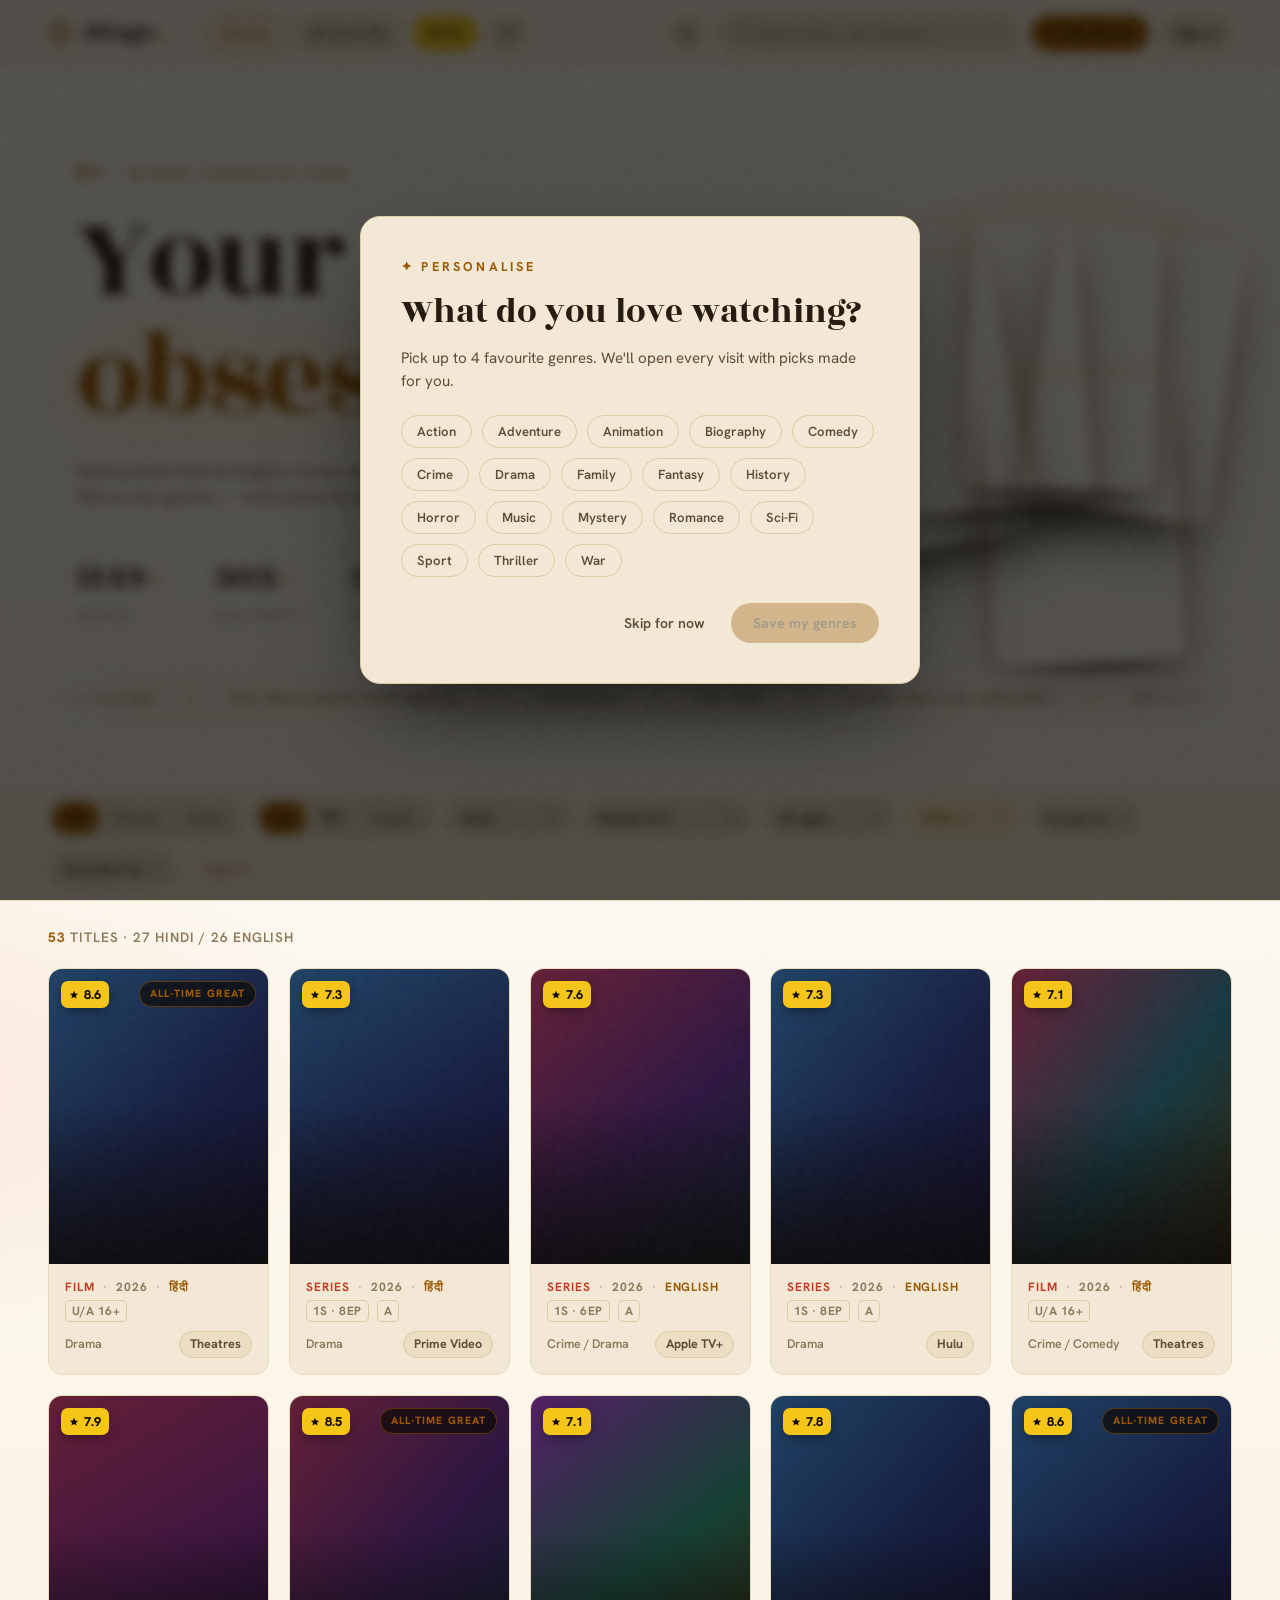
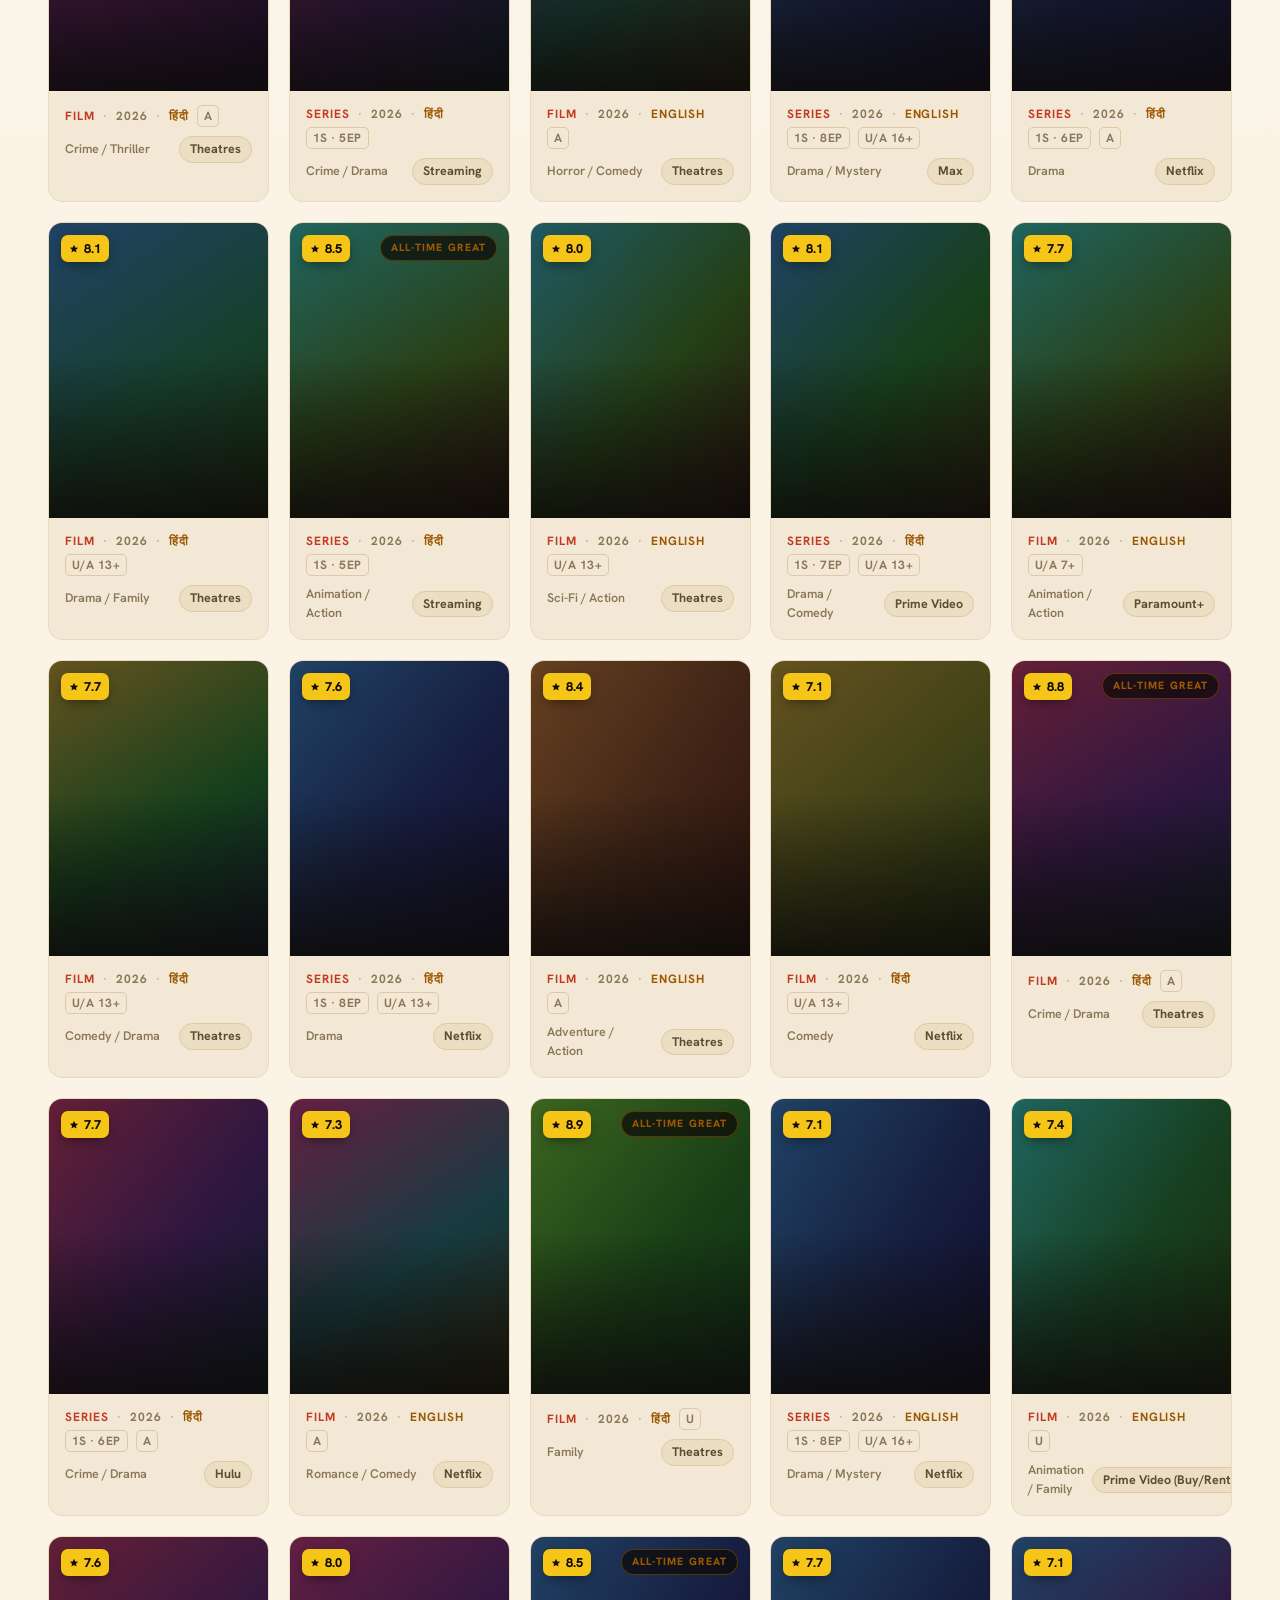
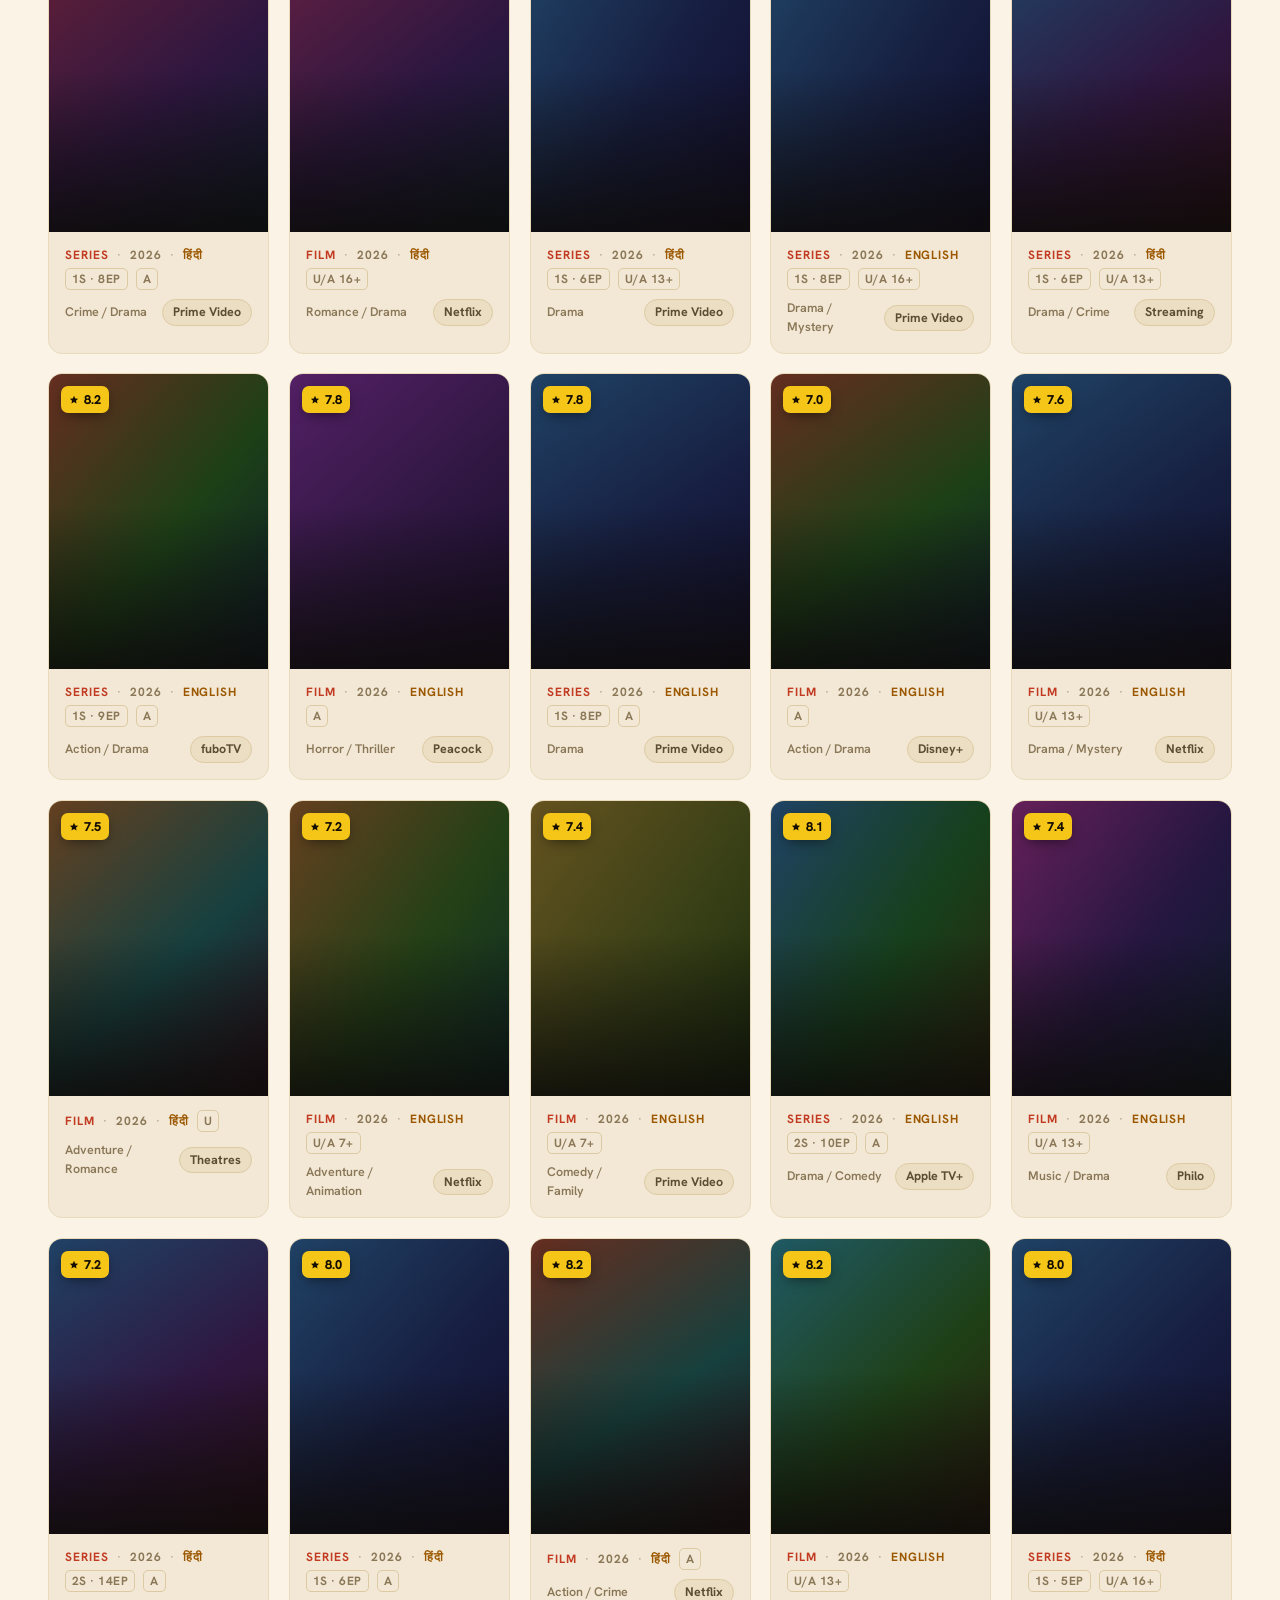
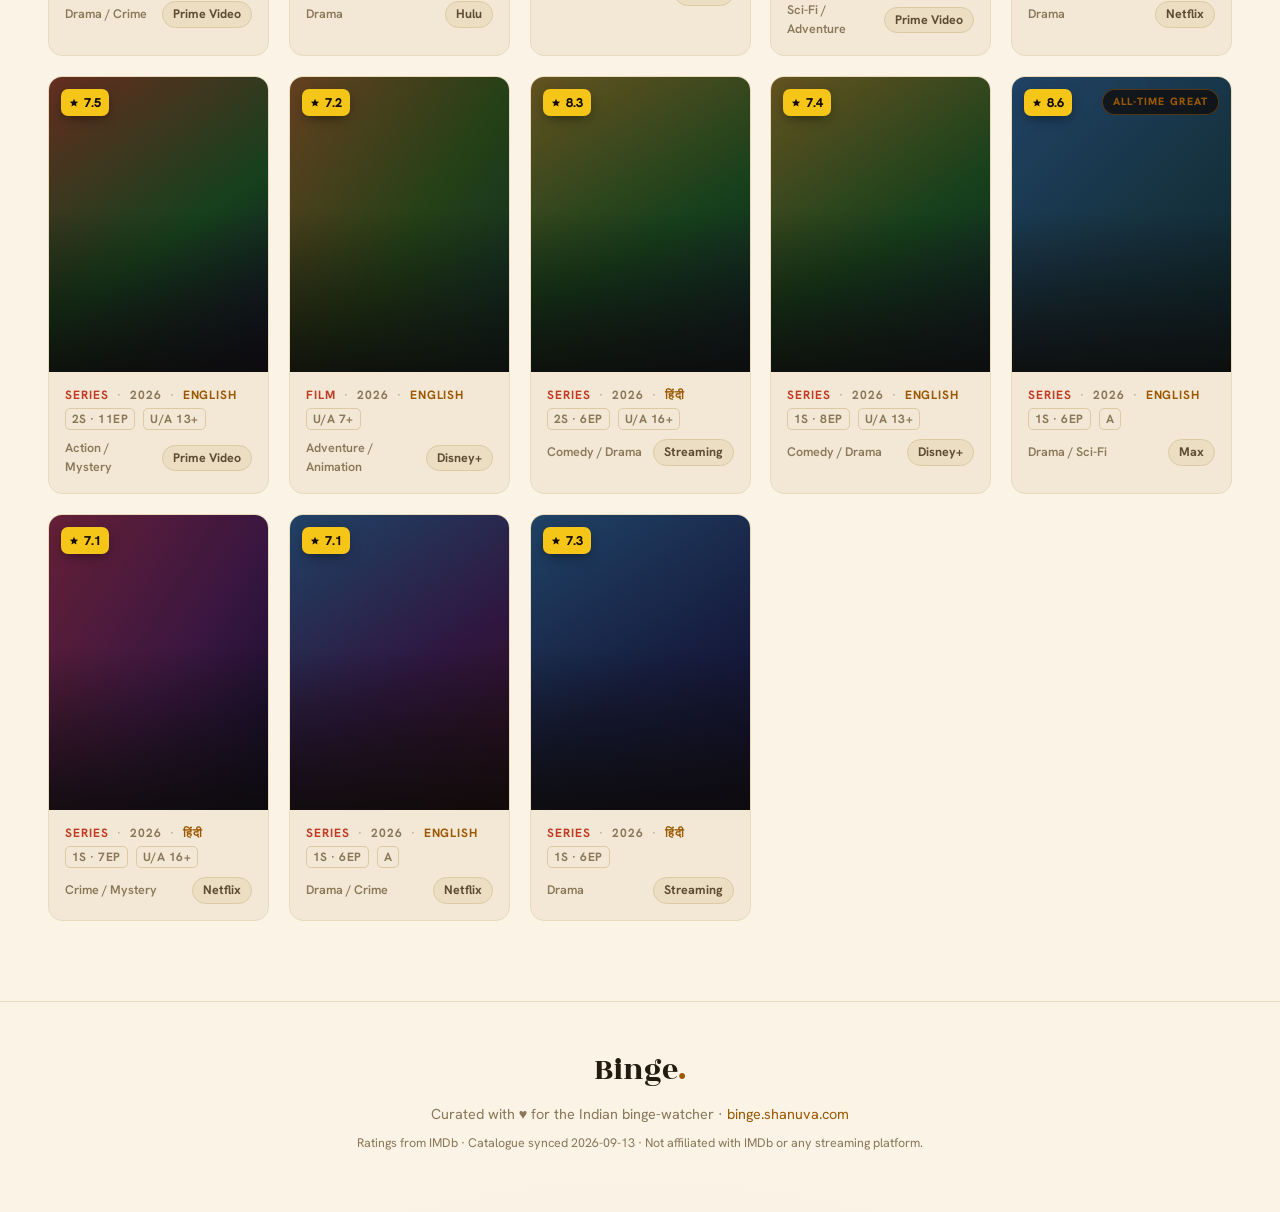
==== commit 85c4dd58: "Mobile redesign: compact header, search overlay, tabs + toolbar, draft filter sheet Goal: posters so" ====
--- a/index.html
+++ b/index.html
@@ -15,7 +15,7 @@
   <link rel="preconnect" href="https://fonts.googleapis.com" />
   <link rel="preconnect" href="https://fonts.gstatic.com" crossorigin />
   <link href="https://fonts.googleapis.com/css2?family=Rozha+One&family=Hanken+Grotesk:ital,wght@0,300;0,400;0,500;0,600;0,700;0,800;1,400&display=swap" rel="stylesheet" />
-  <link rel="stylesheet" href="css/style.css?v=33" />
+  <link rel="stylesheet" href="css/style.css?v=34" />
   <!-- Google Analytics (GA4) -->
   <script async src="https://www.googletagmanager.com/gtag/js?id=G-M83077SW5W"></script>
   <script>
@@ -58,14 +58,21 @@
       <button class="btn-genres" id="btn-my-genres">
         <span aria-hidden="true">✦</span> My Genres
       </button>
+      <button type="button" class="btn-icon btn-search-open" id="btn-search-open" aria-label="Search titles, cast, director" title="Search">
+        <svg viewBox="0 0 24 24" width="21" height="21" aria-hidden="true"><circle cx="11" cy="11" r="7" fill="none" stroke="currentColor" stroke-width="2"/><line x1="16.5" y1="16.5" x2="21" y2="21" stroke="currentColor" stroke-width="2" stroke-linecap="round"/></svg>
+      </button>
       <div class="account-wrap">
         <button class="btn-account" id="btn-account">Sign in</button>
         <div class="account-menu" id="account-menu" hidden>
-          <p class="account-name" id="account-name"></p>
-          <button class="btn-ghost" id="btn-watchlist">✓ Watched <span id="watched-count"></span></button>
-          <button class="btn-ghost" id="btn-admin" hidden>⚙ Admin</button>
-          <button class="btn-ghost" id="btn-changepw">Change password</button>
-          <button class="btn-ghost" id="btn-signout">Sign out</button>
+          <p class="account-name menu-user" id="account-name"></p>
+          <button class="btn-ghost menu-guest" id="menu-signin">Sign in</button>
+          <button class="btn-ghost menu-user" id="btn-watchlist">✓ Watched <span id="watched-count"></span></button>
+          <button class="btn-ghost menu-user" id="btn-admin" hidden>⚙ Admin</button>
+          <button class="btn-ghost menu-mobile" id="menu-my-genres">✦ My Genres</button>
+          <button class="btn-ghost menu-mobile" id="menu-theme">Light theme</button>
+          <button class="btn-ghost menu-mobile" id="menu-sync">⟳ Refresh catalogue</button>
+          <button class="btn-ghost menu-user" id="btn-changepw">Change password</button>
+          <button class="btn-ghost menu-user" id="btn-signout">Sign out</button>
         </div>
       </div>
     </div>
@@ -112,11 +119,19 @@
   <!-- ================= FILTER BAR ================= -->
   <nav class="filterbar" id="filterbar" aria-label="Browse filters">
     <div class="filter-row mobile-filter-row" id="mobile-filter-row" hidden>
-      <button class="btn-filters" id="btn-filters">
-        <svg width="15" height="15" viewBox="0 0 24 24" aria-hidden="true"><path d="M3 5h18l-7 8v5.5L10 21v-8L3 5z" fill="none" stroke="currentColor" stroke-width="2" stroke-linejoin="round"/></svg>
-        Filters<span class="filter-count" id="filter-count" hidden></span>
-      </button>
-      <span class="mobile-results" id="mobile-results"></span>
+      <div class="mtabs" role="tablist" aria-label="Quick views">
+        <button class="mtab" data-preset="recent" role="tab">Recent</button>
+        <button class="mtab" data-preset="hits" role="tab">All-time hits</button>
+      </div>
+      <div class="mtoolbar">
+        <button class="btn-filters" id="btn-filters">
+          <svg width="15" height="15" viewBox="0 0 24 24" aria-hidden="true"><path d="M3 5h18l-7 8v5.5L10 21v-8L3 5z" fill="none" stroke="currentColor" stroke-width="2" stroke-linejoin="round"/></svg>
+          Filters<span class="filter-count" id="filter-count" hidden></span>
+        </button>
+        <button class="mtoggle" id="btn-seven-m" aria-pressed="false" title="Only IMDb 7 and above">★ 7+</button>
+        <span class="mobile-results" id="mobile-results" aria-live="polite"></span>
+      </div>
+      <div class="mchips" id="active-chips" aria-label="Active filters" hidden></div>
     </div>
     <div class="filter-row filter-row-top">
       <div class="seg" role="tablist" aria-label="Type">
@@ -169,6 +184,12 @@
         </button>
         <div class="genre-panel" id="genre-row" aria-label="Genres" hidden></div>
       </div>
+      <div class="genre-wrap platform-wrap">
+        <button class="select genre-toggle" id="platform-toggle" aria-expanded="false" aria-haspopup="true">
+          <span id="platform-label">All platforms</span>
+        </button>
+        <div class="genre-panel" id="platform-row" aria-label="Platforms" hidden></div>
+      </div>
       <button class="btn-clear" id="btn-clear" hidden>Clear ✕</button>
     </div>
   </nav>
@@ -237,15 +258,31 @@
     </div>
   </div>
 
+  <!-- ================= MOBILE SEARCH OVERLAY ================= -->
+  <div class="msearch" id="msearch" role="dialog" aria-modal="true" aria-label="Search" hidden>
+    <div class="msearch-bar">
+      <button type="button" class="btn-icon" id="msearch-back" aria-label="Close search">
+        <svg viewBox="0 0 24 24" width="22" height="22" aria-hidden="true"><path d="M15 5l-7 7 7 7" fill="none" stroke="currentColor" stroke-width="2.2" stroke-linecap="round" stroke-linejoin="round"/></svg>
+      </button>
+      <div class="msearch-field">
+        <svg viewBox="0 0 24 24" width="16" height="16" aria-hidden="true"><circle cx="11" cy="11" r="7" fill="none" stroke="currentColor" stroke-width="2"/><line x1="16.5" y1="16.5" x2="21" y2="21" stroke="currentColor" stroke-width="2" stroke-linecap="round"/></svg>
+        <input id="msearch-input" type="search" placeholder="Titles, cast, director…" autocomplete="off" autocorrect="off" autocapitalize="off" spellcheck="false" enterkeyhint="search" aria-label="Search titles, cast, director" aria-controls="msearch-results" />
+        <button type="button" class="btn-icon msearch-clear" id="msearch-clear" aria-label="Clear search" hidden>✕</button>
+      </div>
+    </div>
+    <div class="msearch-results" id="msearch-results" role="listbox" aria-label="Search results"></div>
+  </div>
+
   <!-- ================= MOBILE FILTER SHEET ================= -->
   <div class="sheet-veil" id="sheet-veil" hidden>
     <div class="sheet" role="dialog" aria-modal="true" aria-label="Filters">
       <div class="sheet-handle" aria-hidden="true"></div>
       <h3 class="sheet-title">Filters</h3>
+      <p class="sheet-note">Change as many as you like — nothing applies until you tap Show. Tap outside to cancel.</p>
       <div class="sheet-body" id="sheet-body"></div>
       <div class="sheet-actions">
-        <button class="btn-ghost" id="sheet-reset">Reset all</button>
-        <button class="btn-solid" id="sheet-apply">Show results</button>
+        <button class="btn-ghost" id="sheet-reset" title="Clears type, language, year, age, rating, genre and platform">Reset all</button>
+        <button class="btn-solid" id="sheet-apply">Show titles</button>
       </div>
     </div>
   </div>
@@ -274,6 +311,6 @@
   </div>
 
   <script src="data/titles.js?v=19"></script>
-  <script src="js/app.js?v=37"></script>
+  <script src="js/app.js?v=38"></script>
 </body>
 </html>
--- a/css/style.css
+++ b/css/style.css
@@ -1033,6 +1033,7 @@
   border-radius: 999px;
   padding: 0 5px;
 }
+.filter-count[hidden] { display: none; } /* must beat the inline-grid rule above */
 .mobile-filter-row { justify-content: space-between; padding-bottom: 12px; }
 .mobile-results { font-size: 0.8rem; font-weight: 600; color: var(--text-faint); }
 
@@ -1365,3 +1366,196 @@
   padding: 0; margin: -1px; overflow: hidden;
   clip: rect(0, 0, 0, 0); white-space: nowrap; border: 0;
 }
+
+/* ============================================================
+   MOBILE — compact header, full-screen search, tabs + one toolbar,
+   draft filter sheet, two-column poster grid. Desktop is untouched:
+   everything below is either mobile-scoped or hidden on desktop.
+   ============================================================ */
+.btn-icon {
+  display: inline-grid; place-items: center;
+  width: 44px; height: 44px;            /* comfortable thumb target */
+  color: var(--text);
+  background: none; border: none; border-radius: 50%;
+  cursor: pointer;
+  transition: background 0.15s, color 0.15s;
+}
+.btn-icon:hover { background: var(--bg-3); color: var(--saffron); }
+.btn-icon svg { display: block; }
+.btn-search-open { display: none; }
+.account-menu .menu-mobile, .account-menu .menu-guest { display: none; }
+.account-menu.is-guest .menu-user { display: none; }
+.account-menu.is-guest .menu-guest { display: block; }
+.card-title { display: none; }
+.mtabs, .mtoolbar, .mchips { display: none; }
+.platform-wrap .genre-panel { width: max(300px, 100%); }
+.sheet-note { font-size: 0.8rem; color: var(--text-faint); margin: -6px 0 10px; }
+
+/* ---------- search overlay ---------- */
+.msearch[hidden] { display: none; }
+.msearch {
+  position: fixed; inset: 0; z-index: 108;   /* above header/filter bar, below the detail popup (110) */
+  height: var(--vvh, 100dvh);               /* JS pins this to the visual viewport → results stay above the keyboard */
+  display: flex; flex-direction: column;
+  background: var(--bg);
+  animation: veil-in 0.18s ease both;
+}
+.msearch-bar {
+  display: flex; align-items: center; gap: 2px;
+  padding: calc(6px + env(safe-area-inset-top, 0px)) 8px 8px 4px;
+  border-bottom: 1px solid var(--line-soft);
+  background: var(--bg-2);
+}
+.msearch-field {
+  flex: 1; min-width: 0;
+  display: flex; align-items: center; gap: 8px;
+  height: 44px;
+  padding: 0 2px 0 12px;
+  background: var(--bg-3);
+  border: 1px solid var(--line);
+  border-radius: 999px;
+  color: var(--text-faint);
+}
+.msearch-field:focus-within { border-color: var(--saffron-deep); color: var(--saffron); }
+.msearch-field input {
+  flex: 1; min-width: 0;
+  background: none; border: none; outline: none;
+  color: var(--text);
+  font: 500 1rem var(--font-body);          /* 16px: iOS Safari won't zoom the page on focus */
+}
+.msearch-field input::placeholder { color: var(--text-faint); }
+.msearch-field input::-webkit-search-cancel-button { display: none; }
+.msearch-clear { width: 40px; height: 40px; font-size: 0.85rem; color: var(--text-dim); }
+.msearch-results {
+  flex: 1; min-height: 0;
+  overflow-y: auto; -webkit-overflow-scrolling: touch;
+  overscroll-behavior: contain;
+  padding: 6px 8px calc(16px + env(safe-area-inset-bottom, 0px));
+}
+.msearch-state { padding: 36px 22px; text-align: center; color: var(--text-dim); font-size: 0.95rem; line-height: 1.5; }
+.msearch-state b { display: block; font-family: var(--font-display); font-weight: 400; font-size: 1.35rem; color: var(--text); margin-bottom: 6px; }
+.msearch-state.is-error { color: var(--chili); }
+.msr {
+  display: flex; align-items: center; gap: 12px;
+  width: 100%; min-height: 64px;
+  padding: 6px 8px;
+  background: none; border: none; border-radius: 12px;
+  text-align: left; color: var(--text);
+  font-family: inherit; cursor: pointer;
+}
+.msr:hover, .msr:focus-visible { background: var(--bg-3); outline: none; }
+.msr-thumb {
+  flex: 0 0 auto;
+  width: 40px; height: 60px;                /* reserved box: no shifting as thumbs load */
+  border-radius: 6px; object-fit: cover;
+  background: var(--bg-3);
+  display: grid; place-items: center;
+  font-family: var(--font-display); font-size: 1.2rem; color: var(--text-faint);
+}
+.msr-meta { flex: 1; min-width: 0; }
+.msr-title { display: block; font-weight: 700; font-size: 0.95rem; line-height: 1.25; overflow: hidden; text-overflow: ellipsis; white-space: nowrap; }
+.msr-sub { display: block; font-size: 0.78rem; color: var(--text-faint); margin-top: 2px; overflow: hidden; text-overflow: ellipsis; white-space: nowrap; }
+.msr-sub .lang-tag { color: var(--saffron); }
+.msr-rating { flex: 0 0 auto; font-size: 0.78rem; font-weight: 800; color: var(--imdb-text); }
+.msr-rating.is-new { color: var(--chili); text-transform: uppercase; font-size: 0.64rem; letter-spacing: 0.08em; }
+
+@media (max-width: 720px) {
+  /* header: logo · search · profile on one row */
+  .site-header { flex-wrap: nowrap; padding: 6px 8px 6px 14px; gap: 8px; }
+  .top-nav, .btn-theme, .btn-genres, .search-wrap { display: none; }
+  .header-actions { order: 0; width: auto; margin-left: auto; gap: 2px; }
+  .btn-search-open { display: inline-grid; }
+  .btn-account { min-height: 40px; }
+  .btn-account.is-user { padding: 5px; }
+  .account-menu { min-width: 224px; }
+  .account-menu .menu-mobile { display: block; }
+  .account-menu .btn-ghost { padding: 11px 6px; font-size: 0.92rem; }
+
+  /* posters first: no hero, no marquee */
+  .hero, .marquee { display: none; }
+  .foryou { padding-top: 14px; }
+  .section-head { margin-bottom: 8px; }
+  .section-title { font-size: 1.25rem; }
+  .rail { grid-auto-columns: 38vw; gap: 10px; padding-bottom: 12px; }
+  body.has-filters .foryou { display: none; }   /* rails step aside while filtering */
+
+  /* tabs + one toolbar right under the header (JS moves the bar there) */
+  .filterbar { padding: 6px 12px 0; margin-top: 0; }
+  .mobile-filter-row { display: block; padding-bottom: 8px; }
+  .mtabs {
+    display: flex; gap: 4px;
+    background: var(--bg-3); border: 1px solid var(--line);
+    border-radius: 999px; padding: 3px;
+    margin-bottom: 8px;
+  }
+  .mtab {
+    flex: 1; min-height: 38px;
+    font: 700 0.86rem var(--font-body);
+    color: var(--text-dim);
+    background: none; border: none; border-radius: 999px;
+    cursor: pointer;
+  }
+  .mtab.is-active { color: #140d02; background: var(--saffron); }
+  .mtoolbar { display: flex; align-items: center; gap: 8px; }
+  .btn-filters { min-height: 40px; padding: 7px 14px; font-size: 0.86rem; }
+  .mtoggle {
+    min-height: 40px; padding: 7px 12px;
+    font: 700 0.86rem var(--font-body);
+    color: var(--text-dim);
+    background: var(--bg-3); border: 1px solid var(--line); border-radius: 999px;
+    cursor: pointer;
+  }
+  .mtoggle.is-on { color: #140d02; background: var(--imdb); border-color: var(--imdb); }
+  .mobile-results { margin-left: auto; font-size: 0.78rem; }
+  .mchips { display: flex; gap: 6px; overflow-x: auto; scrollbar-width: none; padding: 8px 0 2px; }
+  .mchips::-webkit-scrollbar { display: none; }
+  .mchips[hidden] { display: none; }
+  .mchip {
+    flex: 0 0 auto;
+    display: inline-flex; align-items: center; gap: 6px;
+    min-height: 32px; padding: 4px 9px 4px 11px;
+    font: 600 0.78rem var(--font-body);
+    color: var(--saffron);
+    background: color-mix(in srgb, var(--saffron) 12%, transparent);
+    border: 1px solid color-mix(in srgb, var(--saffron) 45%, transparent);
+    border-radius: 999px; cursor: pointer;
+  }
+  .mchip b { font-weight: 900; opacity: 0.8; }
+  .results { padding: 10px 12px 60px; }
+  .results-meta { display: none; }              /* the toolbar carries the count */
+
+  /* two-column poster grid, title under the art */
+  .grid { grid-template-columns: repeat(2, minmax(0, 1fr)); gap: 10px; }
+  .card { border-radius: 12px; }
+  .poster { padding: 10px; aspect-ratio: 2 / 3; }
+  .poster.has-img .poster-word { display: none; }
+  .card-title {
+    display: -webkit-box; -webkit-line-clamp: 2; -webkit-box-orient: vertical;
+    overflow: hidden;
+    font-size: 0.88rem; font-weight: 700; line-height: 1.25;
+    color: var(--text);
+  }
+  .card-body { padding: 8px 9px 10px; gap: 4px; }
+  .card-meta { font-size: 0.66rem; letter-spacing: 0.04em; }
+  .card-meta .se-tag { display: none; }
+  .card-foot { font-size: 0.7rem; }
+  .card-genres { display: none; }
+  .card-platform { padding: 2px 8px; max-width: 100%; overflow: hidden; text-overflow: ellipsis; }
+  .badge-rating { top: 8px; left: 8px; font-size: 0.7rem; padding: 3px 6px; }
+  .badge-top { display: inline-block; top: 8px; right: 8px; font-size: 0.56rem; padding: 3px 7px; }
+  .watched-badge { bottom: 8px; right: 8px; font-size: 0.6rem; }
+
+  /* the sheet: roomy rows, one prominent apply */
+  .sheet { padding: 8px 16px calc(12px + env(safe-area-inset-bottom, 0px)); max-height: 88vh; }
+  .sheet-body .filter-row-top { gap: 10px; }
+  .sheet-body .seg { width: 100%; }
+  .sheet-body .seg-btn { flex: 1; min-height: 40px; }
+  .sheet-body .select { min-height: 44px; flex: 1 1 46%; }
+  .sheet-body .genre-wrap { flex: 1 1 100%; }
+  .sheet-body .btn-clear { display: none; }     /* Reset does this job in the sheet */
+  .sheet-actions .btn-solid { flex: 1; max-width: none; min-height: 48px; font-size: 0.95rem; }
+  .sheet-actions .btn-ghost { min-height: 48px; }
+}
+@media (max-width: 560px) {
+  .grid { gap: 8px; }
+}
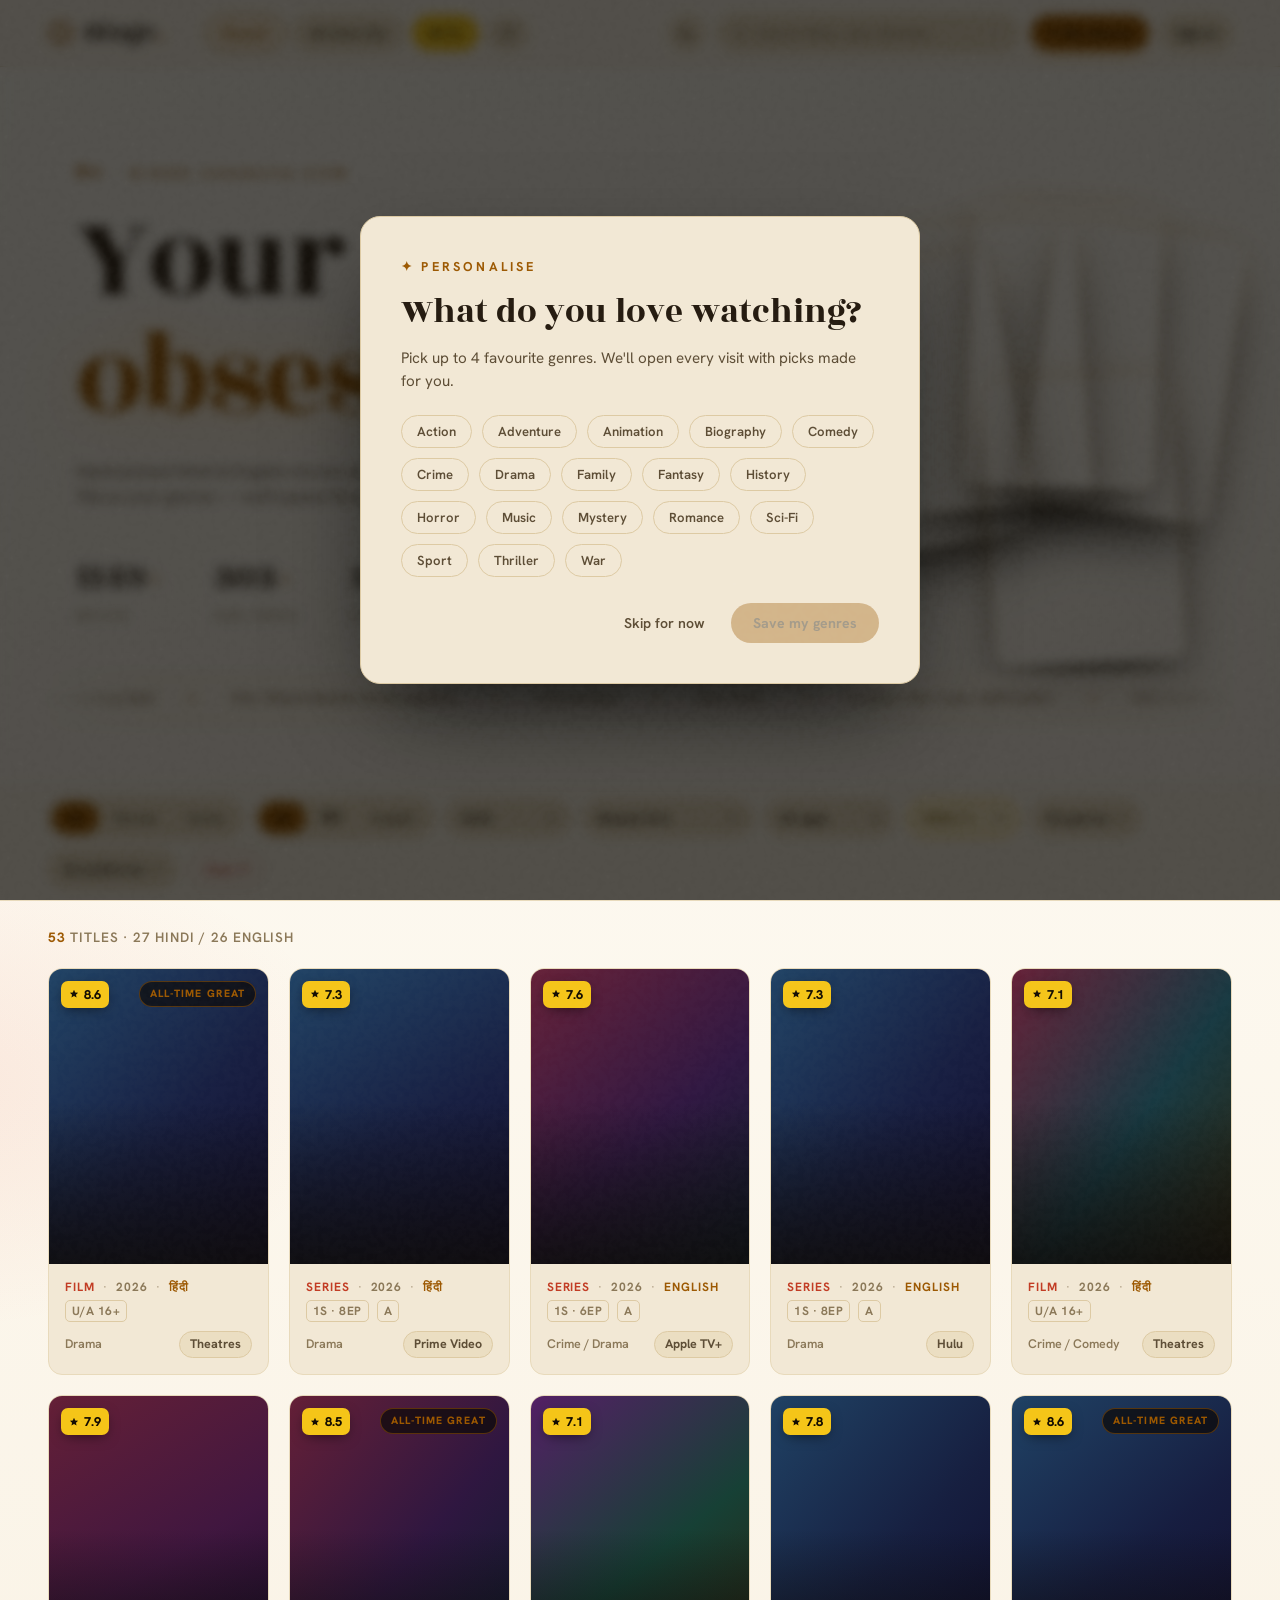
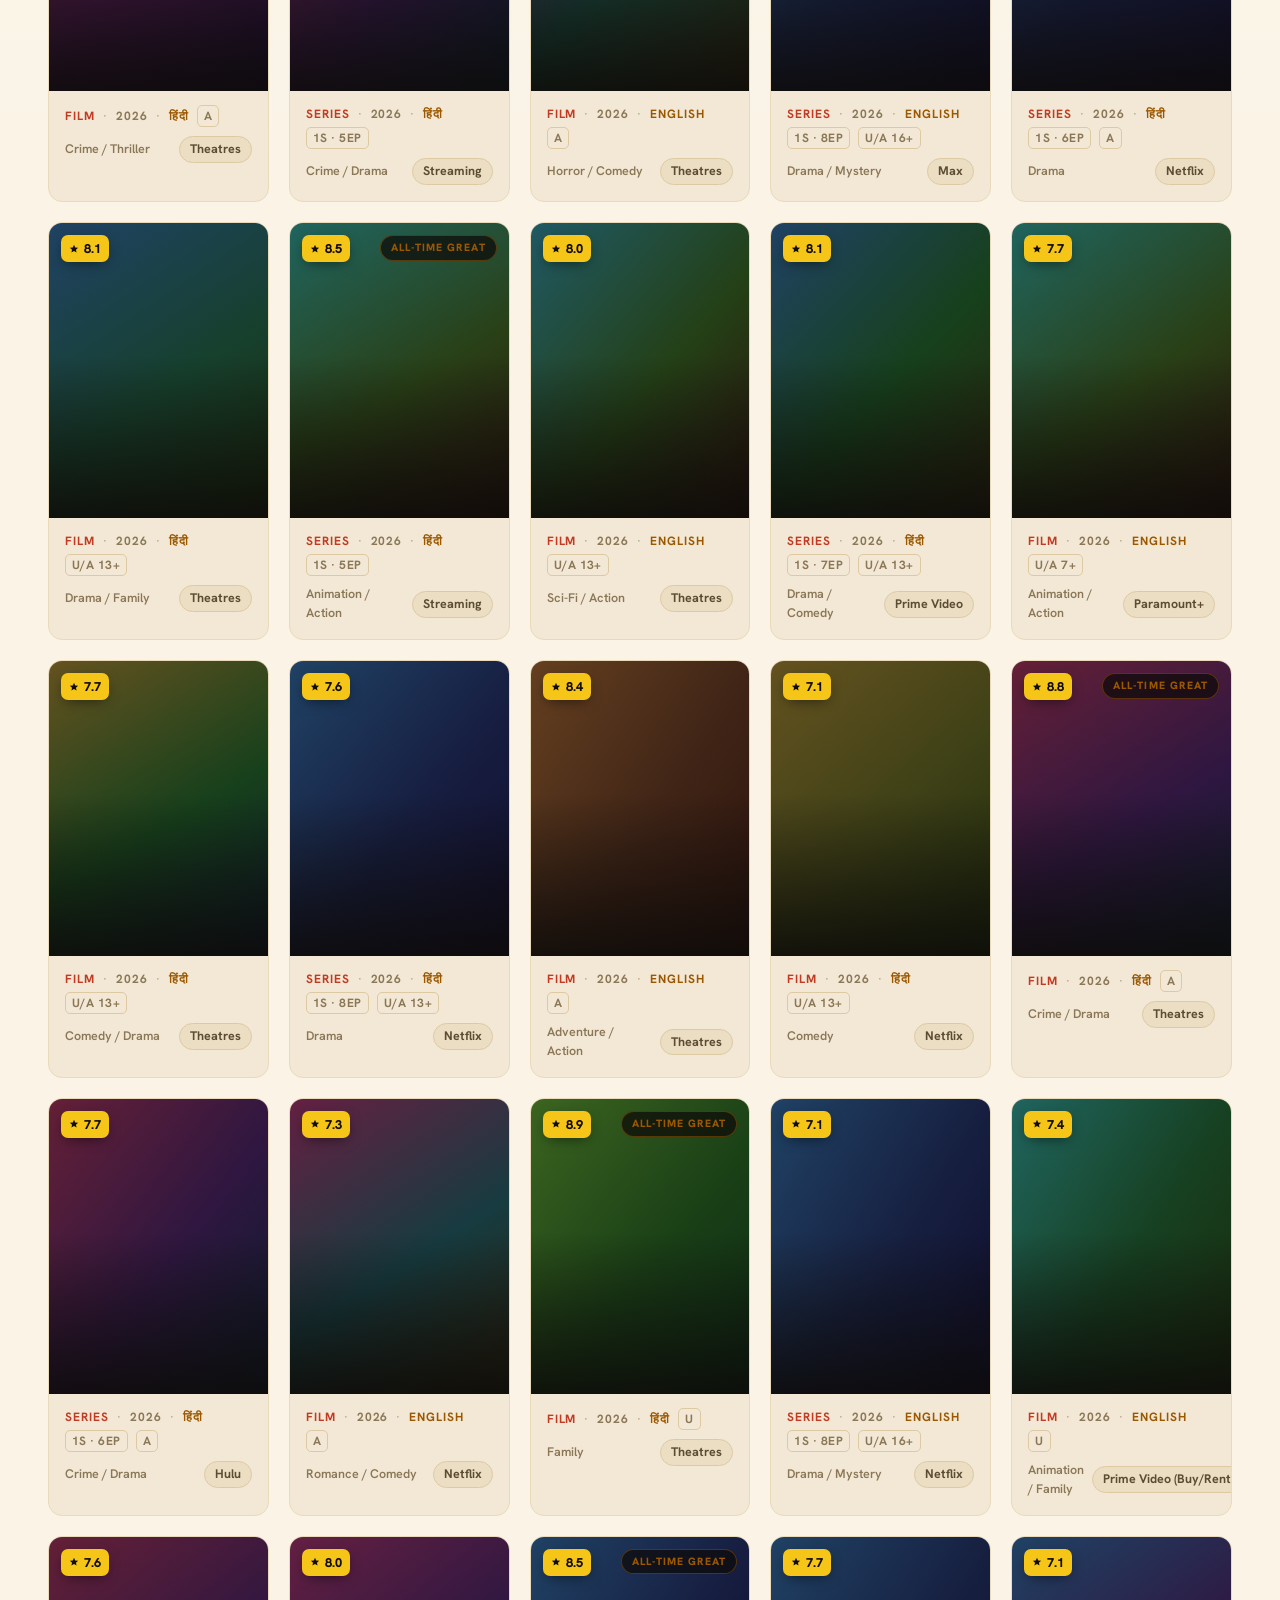
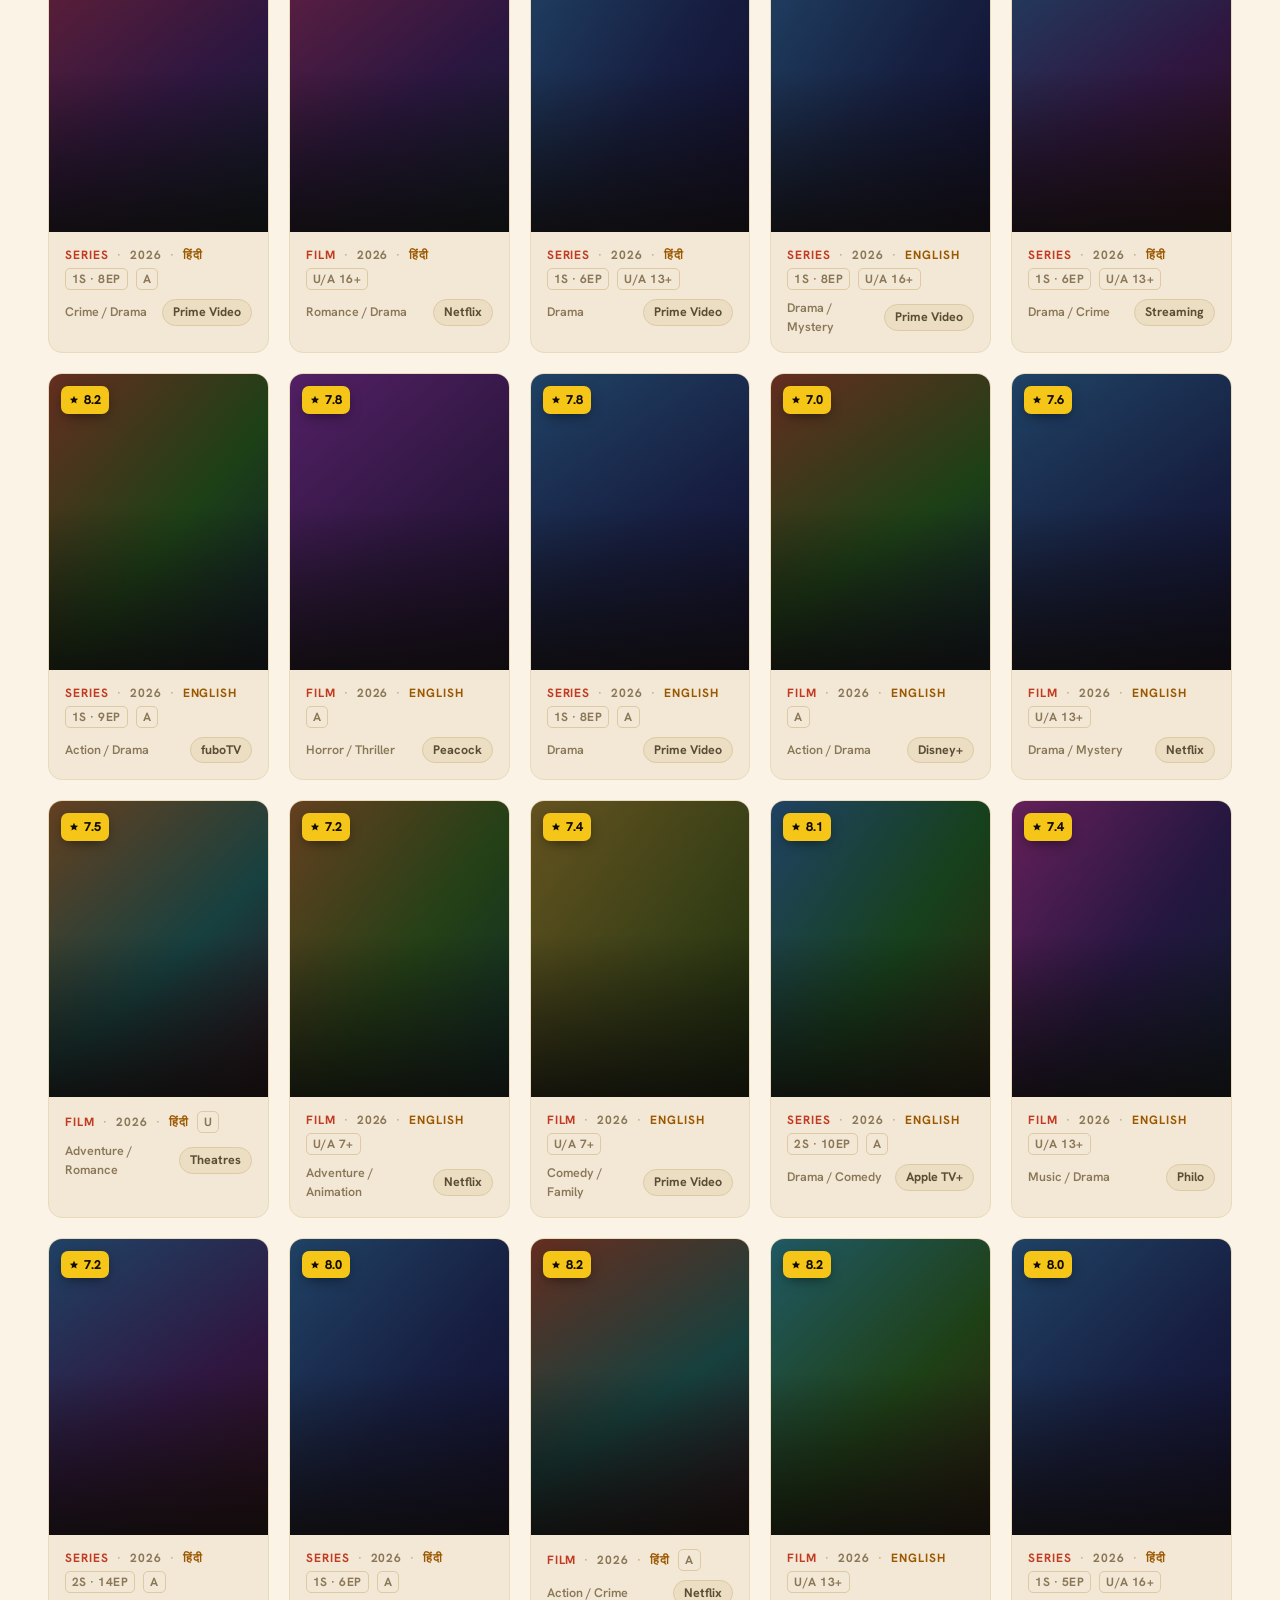
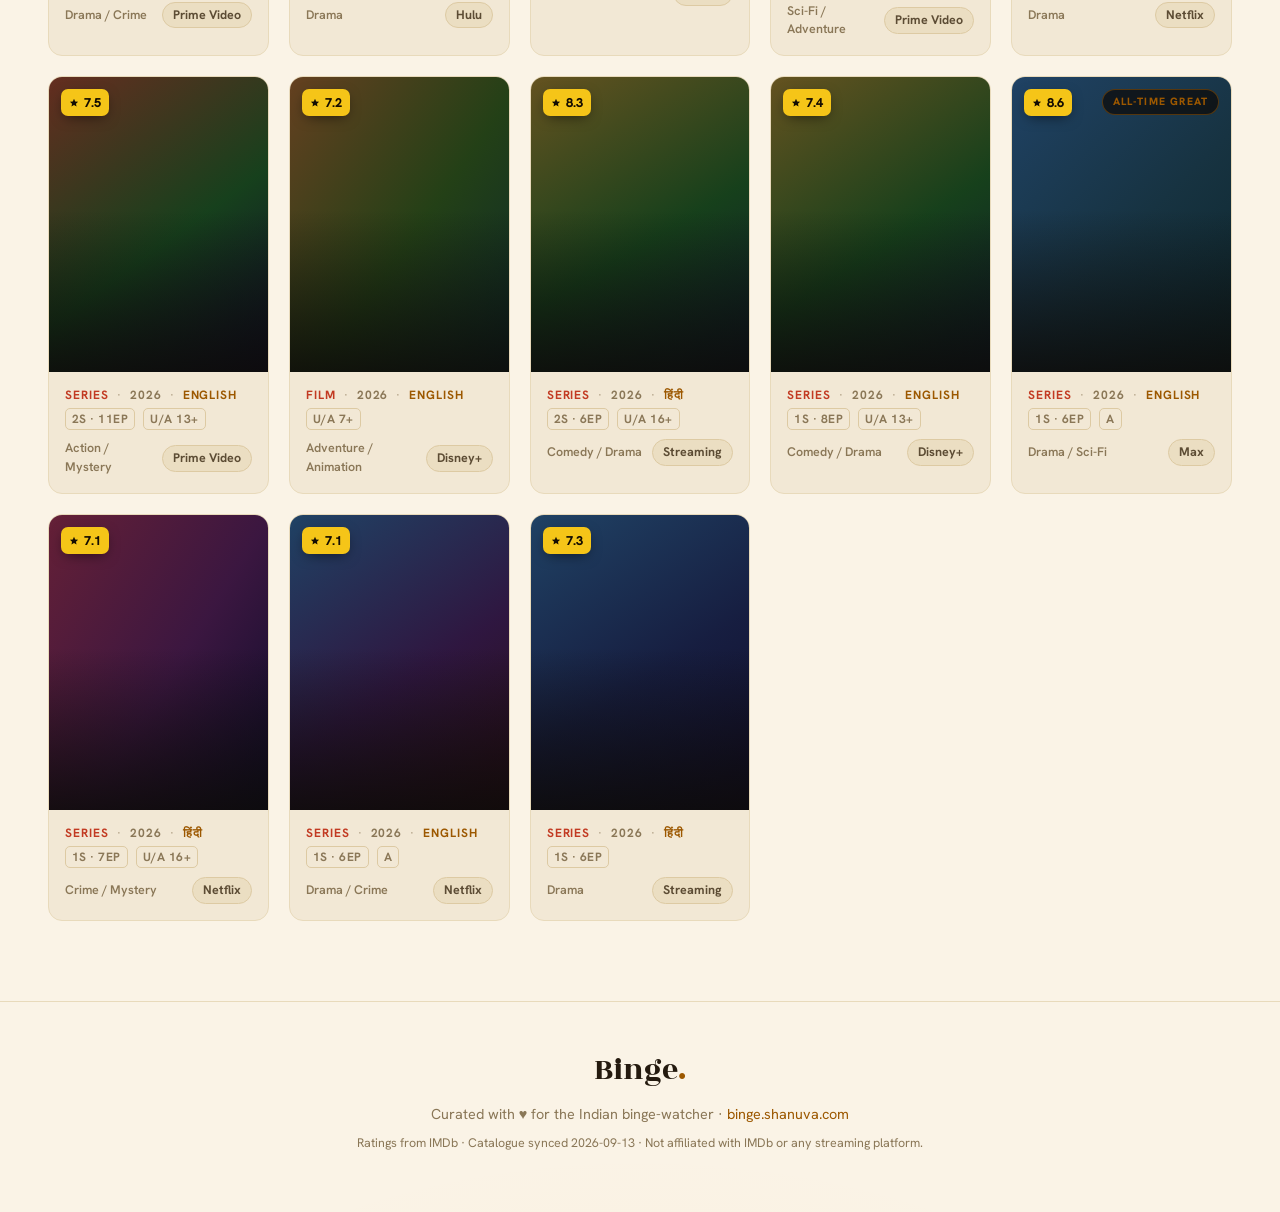
==== commit 0ef58d86: "Featured banner: only streamable titles, with the platform shown The pick is now limited to titles o" ====
--- a/index.html
+++ b/index.html
@@ -15,7 +15,7 @@
   <link rel="preconnect" href="https://fonts.googleapis.com" />
   <link rel="preconnect" href="https://fonts.gstatic.com" crossorigin />
   <link href="https://fonts.googleapis.com/css2?family=Rozha+One&family=Hanken+Grotesk:ital,wght@0,300;0,400;0,500;0,600;0,700;0,800;1,400&display=swap" rel="stylesheet" />
-  <link rel="stylesheet" href="css/style.css?v=34" />
+  <link rel="stylesheet" href="css/style.css?v=37" />
   <!-- Google Analytics (GA4) -->
   <script async src="https://www.googletagmanager.com/gtag/js?id=G-M83077SW5W"></script>
   <script>
@@ -58,9 +58,6 @@
       <button class="btn-genres" id="btn-my-genres">
         <span aria-hidden="true">✦</span> My Genres
       </button>
-      <button type="button" class="btn-icon btn-search-open" id="btn-search-open" aria-label="Search titles, cast, director" title="Search">
-        <svg viewBox="0 0 24 24" width="21" height="21" aria-hidden="true"><circle cx="11" cy="11" r="7" fill="none" stroke="currentColor" stroke-width="2"/><line x1="16.5" y1="16.5" x2="21" y2="21" stroke="currentColor" stroke-width="2" stroke-linecap="round"/></svg>
-      </button>
       <div class="account-wrap">
         <button class="btn-account" id="btn-account">Sign in</button>
         <div class="account-menu" id="account-menu" hidden>
@@ -68,7 +65,6 @@
           <button class="btn-ghost menu-guest" id="menu-signin">Sign in</button>
           <button class="btn-ghost menu-user" id="btn-watchlist">✓ Watched <span id="watched-count"></span></button>
           <button class="btn-ghost menu-user" id="btn-admin" hidden>⚙ Admin</button>
-          <button class="btn-ghost menu-mobile" id="menu-my-genres">✦ My Genres</button>
           <button class="btn-ghost menu-mobile" id="menu-theme">Light theme</button>
           <button class="btn-ghost menu-mobile" id="menu-sync">⟳ Refresh catalogue</button>
           <button class="btn-ghost menu-user" id="btn-changepw">Change password</button>
@@ -99,10 +95,24 @@
   </section>
 
   <!-- ================= NEW THIS WEEK RAIL ================= -->
+  <!-- ================= FEATURED (mobile) ================= -->
+  <section class="featured" id="featured" hidden>
+    <button type="button" class="featured-card" id="featured-card">
+      <img class="featured-art" id="featured-art" alt="" decoding="async" width="780" height="439" />
+      <span class="featured-body">
+        <span class="featured-kicker">Featured <b class="featured-platform" id="featured-platform"></b></span>
+        <span class="featured-title" id="featured-title"></span>
+        <span class="featured-meta" id="featured-meta"></span>
+        <span class="featured-cta"><svg viewBox="0 0 24 24" width="18" height="18" aria-hidden="true"><circle cx="12" cy="12" r="9" fill="none" stroke="currentColor" stroke-width="1.8"/><path d="M12 11v5M12 8h.01" stroke="currentColor" stroke-width="2" stroke-linecap="round"/></svg> View details ›</span>
+      </span>
+    </button>
+  </section>
+
   <section class="foryou" id="thisweek-section" hidden>
     <div class="section-head">
-      <h2 class="section-title"><span class="accent">✦</span> New this week</h2>
+      <h2 class="section-title"><span class="accent">✦</span> New arrivals</h2>
       <p class="section-note">fresh releases &amp; new episodes, newest first</p>
+      <button type="button" class="see-all" data-seeall="new">See all ›</button>
     </div>
     <div class="rail" id="thisweek-rail"></div>
   </section>
@@ -112,6 +122,7 @@
     <div class="section-head">
       <h2 class="section-title"><span class="accent">✦</span> Picked for you</h2>
       <p class="section-note" id="foryou-note"></p>
+      <button type="button" class="see-all" data-seeall="picks">See all ›</button>
     </div>
     <div class="rail" id="foryou-rail"></div>
   </section>
@@ -119,19 +130,22 @@
   <!-- ================= FILTER BAR ================= -->
   <nav class="filterbar" id="filterbar" aria-label="Browse filters">
     <div class="filter-row mobile-filter-row" id="mobile-filter-row" hidden>
-      <div class="mtabs" role="tablist" aria-label="Quick views">
-        <button class="mtab" data-preset="recent" role="tab">Recent</button>
-        <button class="mtab" data-preset="hits" role="tab">All-time hits</button>
-      </div>
       <div class="mtoolbar">
-        <button class="btn-filters" id="btn-filters">
+        <div class="mmode-wrap">
+          <button type="button" class="mmode" id="mode-toggle" aria-haspopup="listbox" aria-expanded="false" aria-label="Browsing mode">
+            <span id="mode-label">Recent</span>
+            <svg viewBox="0 0 24 24" width="14" height="14" aria-hidden="true"><path d="M6 9l6 6 6-6" fill="none" stroke="currentColor" stroke-width="2.2" stroke-linecap="round" stroke-linejoin="round"/></svg>
+          </button>
+          <div class="mmode-panel" id="mode-panel" role="listbox" aria-label="Browsing mode" hidden>
+            <button type="button" role="option" data-preset="recent">Recent</button>
+            <button type="button" role="option" data-preset="hits">All-time hits</button>
+          </div>
+        </div>
+        <button class="btn-filters" id="btn-filters" aria-label="Filters" title="Filters">
           <svg width="15" height="15" viewBox="0 0 24 24" aria-hidden="true"><path d="M3 5h18l-7 8v5.5L10 21v-8L3 5z" fill="none" stroke="currentColor" stroke-width="2" stroke-linejoin="round"/></svg>
-          Filters<span class="filter-count" id="filter-count" hidden></span>
+          <span class="btn-filters-label">Filters</span><span class="filter-count" id="filter-count" hidden></span>
         </button>
-        <button class="mtoggle" id="btn-seven-m" aria-pressed="false" title="Only IMDb 7 and above">★ 7+</button>
-        <span class="mobile-results" id="mobile-results" aria-live="polite"></span>
-      </div>
-      <div class="mchips" id="active-chips" aria-label="Active filters" hidden></div>
+      </div>
     </div>
     <div class="filter-row filter-row-top">
       <div class="seg" role="tablist" aria-label="Type">
@@ -197,6 +211,10 @@
   <!-- ================= RESULTS ================= -->
   <main class="results">
     <div class="results-meta"><span id="results-count"></span></div>
+    <div class="grid-head" id="grid-head" hidden>
+      <h2 class="grid-title" id="grid-title"></h2>
+      <button type="button" class="see-all" id="grid-back" hidden>‹ Back to Home</button>
+    </div>
     <div class="grid" id="grid"></div>
     <div class="empty" id="empty-state" hidden>
       <p class="empty-mark" aria-hidden="true">╮(╯▂╰)╭</p>
@@ -258,6 +276,22 @@
     </div>
   </div>
 
+  <!-- ================= BOTTOM NAV (mobile) ================= -->
+  <nav class="bottom-nav" id="bottom-nav" aria-label="Primary">
+    <button type="button" class="bnav is-active" id="nav-home" aria-current="page">
+      <svg viewBox="0 0 24 24" aria-hidden="true"><path d="M3 11l9-8 9 8M5 10v10h5v-6h4v6h5V10"/></svg><span>Home</span>
+    </button>
+    <button type="button" class="bnav" id="nav-search">
+      <svg viewBox="0 0 24 24" aria-hidden="true"><circle cx="11" cy="11" r="7"/><path d="M16.5 16.5L21 21"/></svg><span>Search</span>
+    </button>
+    <button type="button" class="bnav" id="nav-genres">
+      <svg viewBox="0 0 24 24" aria-hidden="true"><rect x="3" y="3" width="7" height="7" rx="1.5"/><rect x="14" y="3" width="7" height="7" rx="1.5"/><rect x="3" y="14" width="7" height="7" rx="1.5"/><rect x="14" y="14" width="7" height="7" rx="1.5"/></svg><span>My Genres</span>
+    </button>
+    <button type="button" class="bnav" id="nav-profile">
+      <svg viewBox="0 0 24 24" aria-hidden="true"><circle cx="12" cy="8" r="4"/><path d="M4 21c.8-4.3 4-6.5 8-6.5s7.2 2.2 8 6.5"/></svg><span>Profile</span>
+    </button>
+  </nav>
+
   <!-- ================= MOBILE SEARCH OVERLAY ================= -->
   <div class="msearch" id="msearch" role="dialog" aria-modal="true" aria-label="Search" hidden>
     <div class="msearch-bar">
@@ -279,6 +313,7 @@
       <div class="sheet-handle" aria-hidden="true"></div>
       <h3 class="sheet-title">Filters</h3>
       <p class="sheet-note">Change as many as you like — nothing applies until you tap Show. Tap outside to cancel.</p>
+      <p class="sheet-summary" id="sheet-summary"></p>
       <div class="sheet-body" id="sheet-body"></div>
       <div class="sheet-actions">
         <button class="btn-ghost" id="sheet-reset" title="Clears type, language, year, age, rating, genre and platform">Reset all</button>
@@ -311,6 +346,6 @@
   </div>
 
   <script src="data/titles.js?v=19"></script>
-  <script src="js/app.js?v=38"></script>
+  <script src="js/app.js?v=41"></script>
 </body>
 </html>
--- a/css/style.css
+++ b/css/style.css
@@ -1035,7 +1035,6 @@
 }
 .filter-count[hidden] { display: none; } /* must beat the inline-grid rule above */
 .mobile-filter-row { justify-content: space-between; padding-bottom: 12px; }
-.mobile-results { font-size: 0.8rem; font-weight: 600; color: var(--text-faint); }
 
 .sheet-veil[hidden] { display: none; }
 .sheet-veil {
@@ -1382,12 +1381,12 @@
 }
 .btn-icon:hover { background: var(--bg-3); color: var(--saffron); }
 .btn-icon svg { display: block; }
-.btn-search-open { display: none; }
 .account-menu .menu-mobile, .account-menu .menu-guest { display: none; }
+.mtoolbar, .featured, .grid-head, .bottom-nav, .see-all { display: none; }
+.sheet-summary { font-size: 0.82rem; font-weight: 600; color: var(--saffron); margin: -4px 0 10px; }
 .account-menu.is-guest .menu-user { display: none; }
 .account-menu.is-guest .menu-guest { display: block; }
 .card-title { display: none; }
-.mtabs, .mtoolbar, .mchips { display: none; }
 .platform-wrap .genre-panel { width: max(300px, 100%); }
 .sheet-note { font-size: 0.8rem; color: var(--text-faint); margin: -6px 0 10px; }
 
@@ -1461,13 +1460,19 @@
 
 @media (max-width: 720px) {
   /* header: logo · search · profile on one row */
-  .site-header { flex-wrap: nowrap; padding: 6px 8px 6px 14px; gap: 8px; }
-  .top-nav, .btn-theme, .btn-genres, .search-wrap { display: none; }
-  .header-actions { order: 0; width: auto; margin-left: auto; gap: 2px; }
-  .btn-search-open { display: inline-grid; }
-  .btn-account { min-height: 40px; }
-  .btn-account.is-user { padding: 5px; }
-  .account-menu { min-width: 224px; }
+  /* header: wordmark · Recent ▾ · funnel — the only row above the posters.
+     Search and profile live in the bottom bar. */
+  .site-header { position: sticky; top: 0; z-index: 50; flex-wrap: nowrap; padding: 6px 8px 6px 14px; gap: 8px; }
+  .top-nav, .btn-theme, .btn-genres, .search-wrap, .btn-account { display: none; }
+  .header-actions { order: 0; width: auto; margin-left: auto; gap: 6px; }
+  .logo-word { font-size: 1.6rem; }
+  .filterbar { display: none; }   /* its controls are in the header (JS) and the sheet */
+  /* the account menu rises from the bottom bar's Profile tab */
+  .account-menu {
+    position: fixed; left: 12px; right: 12px; top: auto;
+    bottom: calc(70px + env(safe-area-inset-bottom, 0px));
+    min-width: 0; z-index: 95;
+  }
   .account-menu .menu-mobile { display: block; }
   .account-menu .btn-ghost { padding: 11px 6px; font-size: 0.92rem; }
 
@@ -1482,46 +1487,140 @@
   /* tabs + one toolbar right under the header (JS moves the bar there) */
   .filterbar { padding: 6px 12px 0; margin-top: 0; }
   .mobile-filter-row { display: block; padding-bottom: 8px; }
-  .mtabs {
-    display: flex; gap: 4px;
-    background: var(--bg-3); border: 1px solid var(--line);
-    border-radius: 999px; padding: 3px;
-    margin-bottom: 8px;
-  }
-  .mtab {
-    flex: 1; min-height: 38px;
+  /* Recent ▾ · funnel (badge) — sits in the header row */
+  .mtoolbar { display: flex; align-items: center; gap: 6px; }
+  .mmode-wrap { position: relative; flex: 0 0 auto; }
+  .mmode {
+    display: inline-flex; align-items: center; gap: 6px;
+    min-height: 40px; padding: 7px 10px 7px 12px;
     font: 700 0.86rem var(--font-body);
+    color: var(--text);
+    background: var(--bg-3); border: 1px solid var(--line); border-radius: 999px;
+    cursor: pointer; white-space: nowrap;
+  }
+  .mmode svg { color: var(--text-faint); }
+  .mmode-panel[hidden] { display: none; }
+  .mmode-panel {
+    position: absolute; z-index: 60; top: calc(100% + 6px); right: 0; left: auto;
+    min-width: 172px;
+    display: flex; flex-direction: column;
+    background: var(--bg-2); border: 1px solid var(--line); border-radius: 14px;
+    padding: 6px;
+    box-shadow: 0 24px 60px -20px rgba(0, 0, 0, 0.8);
+  }
+  .mmode-panel button {
+    min-height: 44px; padding: 8px 12px;
+    text-align: left;
+    font: 600 0.9rem var(--font-body);
     color: var(--text-dim);
-    background: none; border: none; border-radius: 999px;
+    background: none; border: none; border-radius: 9px;
     cursor: pointer;
   }
-  .mtab.is-active { color: #140d02; background: var(--saffron); }
-  .mtoolbar { display: flex; align-items: center; gap: 8px; }
-  .btn-filters { min-height: 40px; padding: 7px 14px; font-size: 0.86rem; }
-  .mtoggle {
-    min-height: 40px; padding: 7px 12px;
-    font: 700 0.86rem var(--font-body);
-    color: var(--text-dim);
-    background: var(--bg-3); border: 1px solid var(--line); border-radius: 999px;
-    cursor: pointer;
-  }
-  .mtoggle.is-on { color: #140d02; background: var(--imdb); border-color: var(--imdb); }
-  .mobile-results { margin-left: auto; font-size: 0.78rem; }
-  .mchips { display: flex; gap: 6px; overflow-x: auto; scrollbar-width: none; padding: 8px 0 2px; }
-  .mchips::-webkit-scrollbar { display: none; }
-  .mchips[hidden] { display: none; }
-  .mchip {
-    flex: 0 0 auto;
-    display: inline-flex; align-items: center; gap: 6px;
-    min-height: 32px; padding: 4px 9px 4px 11px;
-    font: 600 0.78rem var(--font-body);
-    color: var(--saffron);
-    background: color-mix(in srgb, var(--saffron) 12%, transparent);
-    border: 1px solid color-mix(in srgb, var(--saffron) 45%, transparent);
-    border-radius: 999px; cursor: pointer;
-  }
-  .mchip b { font-weight: 900; opacity: 0.8; }
-  .results { padding: 10px 12px 60px; }
+  .mmode-panel button.is-active { color: var(--saffron); background: color-mix(in srgb, var(--saffron) 10%, transparent); }
+  .btn-filters {
+    position: relative; flex: 0 0 auto;
+    width: 44px; height: 44px; padding: 0;
+    justify-content: center; border-radius: 50%;
+  }
+  .btn-filters svg { width: 20px; height: 20px; }
+  .btn-filters-label { position: absolute; width: 1px; height: 1px; overflow: hidden; clip: rect(0 0 0 0); }
+  .btn-filters .filter-count { position: absolute; top: -2px; right: -2px; min-width: 18px; height: 18px; font-size: 0.66rem; }
+
+  /* featured banner — short, landscape, one real title */
+  .featured { display: block; padding: 10px 12px 0; }
+  .featured[hidden] { display: none; }
+  .featured-card {
+    position: relative; display: block; width: 100%;
+    height: 168px; overflow: hidden;
+    border-radius: 14px; border: none; padding: 0;
+    background: var(--bg-3); color: #f2e9dc;
+    text-align: left; cursor: pointer;
+    isolation: isolate;
+  }
+  .featured-art { position: absolute; inset: 0; width: 100%; height: 100%; object-fit: cover; object-position: 70% 25%; z-index: -1; }
+  .featured-art.is-poster { object-position: right 18%; }   /* portrait fallback: faces sit top-right */
+  .featured-card::after {
+    content: ""; position: absolute; inset: 0; z-index: 0;
+    background:
+      linear-gradient(90deg, rgba(13, 11, 9, 0.94) 0%, rgba(13, 11, 9, 0.8) 40%, rgba(13, 11, 9, 0.12) 100%),
+      linear-gradient(0deg, rgba(13, 11, 9, 0.6), transparent 55%);
+  }
+  .featured-body {
+    position: relative; z-index: 1;
+    display: flex; flex-direction: column; justify-content: flex-end; gap: 3px;
+    height: 100%; max-width: 72%;
+    padding: 14px 16px;
+  }
+  .featured-kicker { display: flex; align-items: center; gap: 8px; font-size: 0.62rem; font-weight: 800; letter-spacing: 0.26em; text-transform: uppercase; color: rgba(242, 233, 220, 0.75); }
+  .featured-platform {
+    font-size: 0.64rem; font-weight: 800; letter-spacing: 0.06em; text-transform: none;
+    color: #140d02; background: #ffb43a;
+    border-radius: 999px; padding: 3px 9px;
+  }
+  .featured-title {
+    font-family: var(--font-display); font-size: 1.5rem; line-height: 1.05;
+    display: -webkit-box; -webkit-line-clamp: 2; -webkit-box-orient: vertical; overflow: hidden;
+  }
+  .featured-meta { font-size: 0.78rem; color: rgba(242, 233, 220, 0.8); }
+  .featured-cta { display: inline-flex; align-items: center; gap: 6px; margin-top: 4px; font-size: 0.85rem; font-weight: 700; color: #ffb43a; }
+
+  /* shelves */
+  .section-head {
+    display: grid; grid-template-columns: 1fr auto; align-items: baseline; gap: 0 10px;
+    padding: 0 12px; margin-bottom: 6px;
+  }
+  .section-title { grid-column: 1; font-size: 1.3rem; }
+  .section-note { grid-column: 1; font-size: 0.78rem; }
+  .see-all {
+    display: inline-block; grid-column: 2; grid-row: 1 / span 2; align-self: center;
+    font: 700 0.84rem var(--font-body); color: var(--saffron);
+    background: none; border: none; padding: 10px 0; cursor: pointer; white-space: nowrap;
+  }
+  .see-all[hidden] { display: none; }
+  .rail { grid-auto-columns: clamp(122px, 38vw, 168px); gap: 10px; padding: 4px 12px 10px; }
+  .rail .card { border: none; background: none; border-radius: 10px; }
+  .rail .poster { border-radius: 10px; overflow: hidden; }
+  .rail .card-body { padding: 7px 2px 0; gap: 2px; }
+  .rail .card-title { font-size: 0.84rem; }
+  .rail .card-meta { font-size: 0.66rem; }
+  .rail .card-meta .year-tag, .rail .card-meta .year-tag + .dot, .rail .card-foot { display: none; }
+  .rail .badge-top { background: var(--chili); color: #fff; border: none; backdrop-filter: none; font-size: 0.56rem; }
+  .rail.is-cta { display: block; }
+  .rail-cta {
+    display: block; width: 100%; min-height: 72px;
+    padding: 14px 16px; text-align: left;
+    font: 600 0.9rem var(--font-body); color: var(--text);
+    background: color-mix(in srgb, var(--saffron) 10%, transparent);
+    border: 1px dashed color-mix(in srgb, var(--saffron) 50%, transparent);
+    border-radius: 12px; cursor: pointer;
+  }
+
+  /* grid heading + clearance for the bottom bar */
+  .grid-head { display: flex; align-items: baseline; justify-content: space-between; gap: 10px; margin-bottom: 8px; }
+  .grid-head[hidden] { display: none; }
+  .grid-title { font-family: var(--font-display); font-weight: 400; font-size: 1.3rem; }
+  .grid-head .see-all { grid-column: auto; grid-row: auto; }
+  .results { padding: 12px 12px calc(84px + env(safe-area-inset-bottom, 0px)); }
+  .site-footer { padding-bottom: calc(64px + env(safe-area-inset-bottom, 0px)); }
+
+  /* bottom navigation */
+  .bottom-nav {
+    position: fixed; left: 0; right: 0; bottom: 0; z-index: 90;
+    display: grid; grid-template-columns: repeat(4, 1fr);
+    padding: 6px 4px calc(6px + env(safe-area-inset-bottom, 0px));
+    background: color-mix(in srgb, var(--bg) 92%, transparent);
+    backdrop-filter: blur(14px); -webkit-backdrop-filter: blur(14px);
+    border-top: 1px solid var(--line-soft);
+  }
+  .bnav {
+    display: flex; flex-direction: column; align-items: center; gap: 3px;
+    min-height: 48px; padding: 4px 0;
+    font: 600 0.7rem var(--font-body); color: var(--text-faint);
+    background: none; border: none; cursor: pointer;
+  }
+  .bnav svg { width: 24px; height: 24px; fill: none; stroke: currentColor; stroke-width: 1.9; stroke-linecap: round; stroke-linejoin: round; }
+  .bnav.is-active { color: var(--saffron); }
+  body.msearch-open .bottom-nav { display: none; }
   .results-meta { display: none; }              /* the toolbar carries the count */
 
   /* two-column poster grid, title under the art */
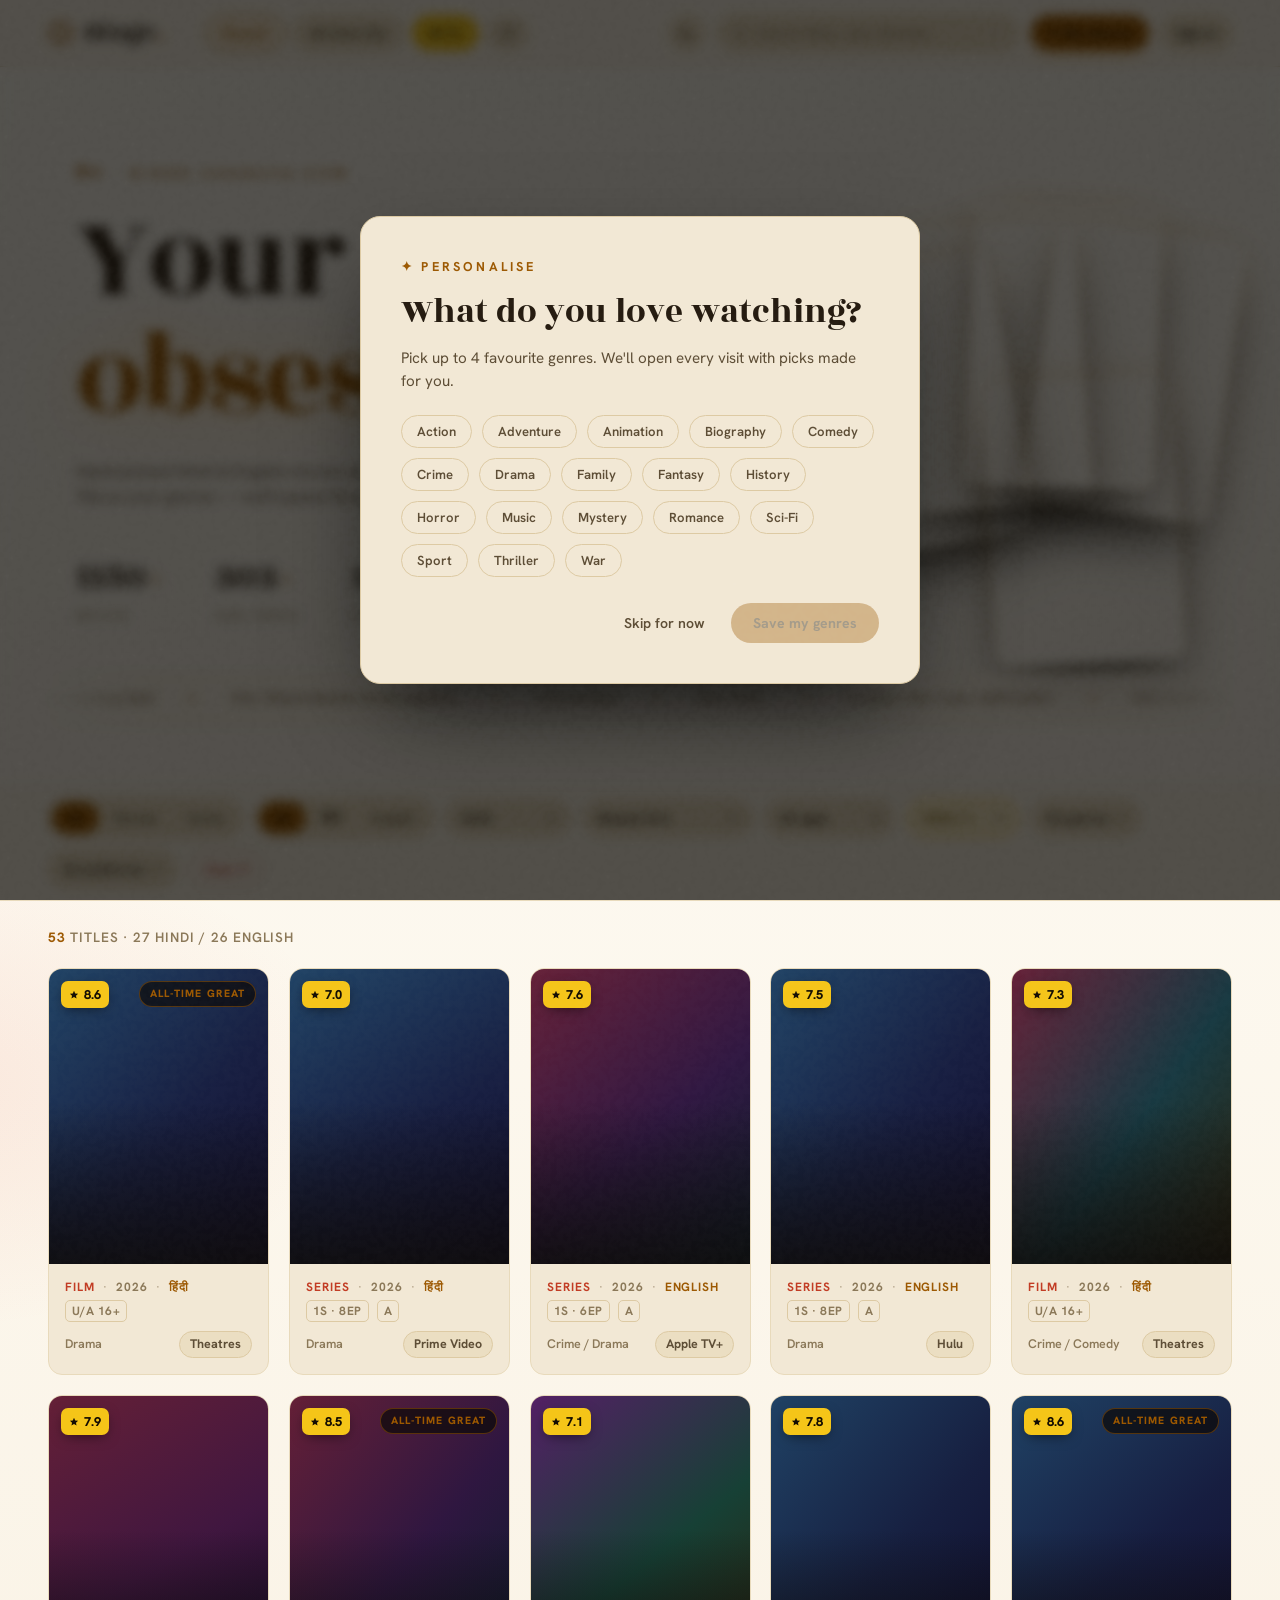
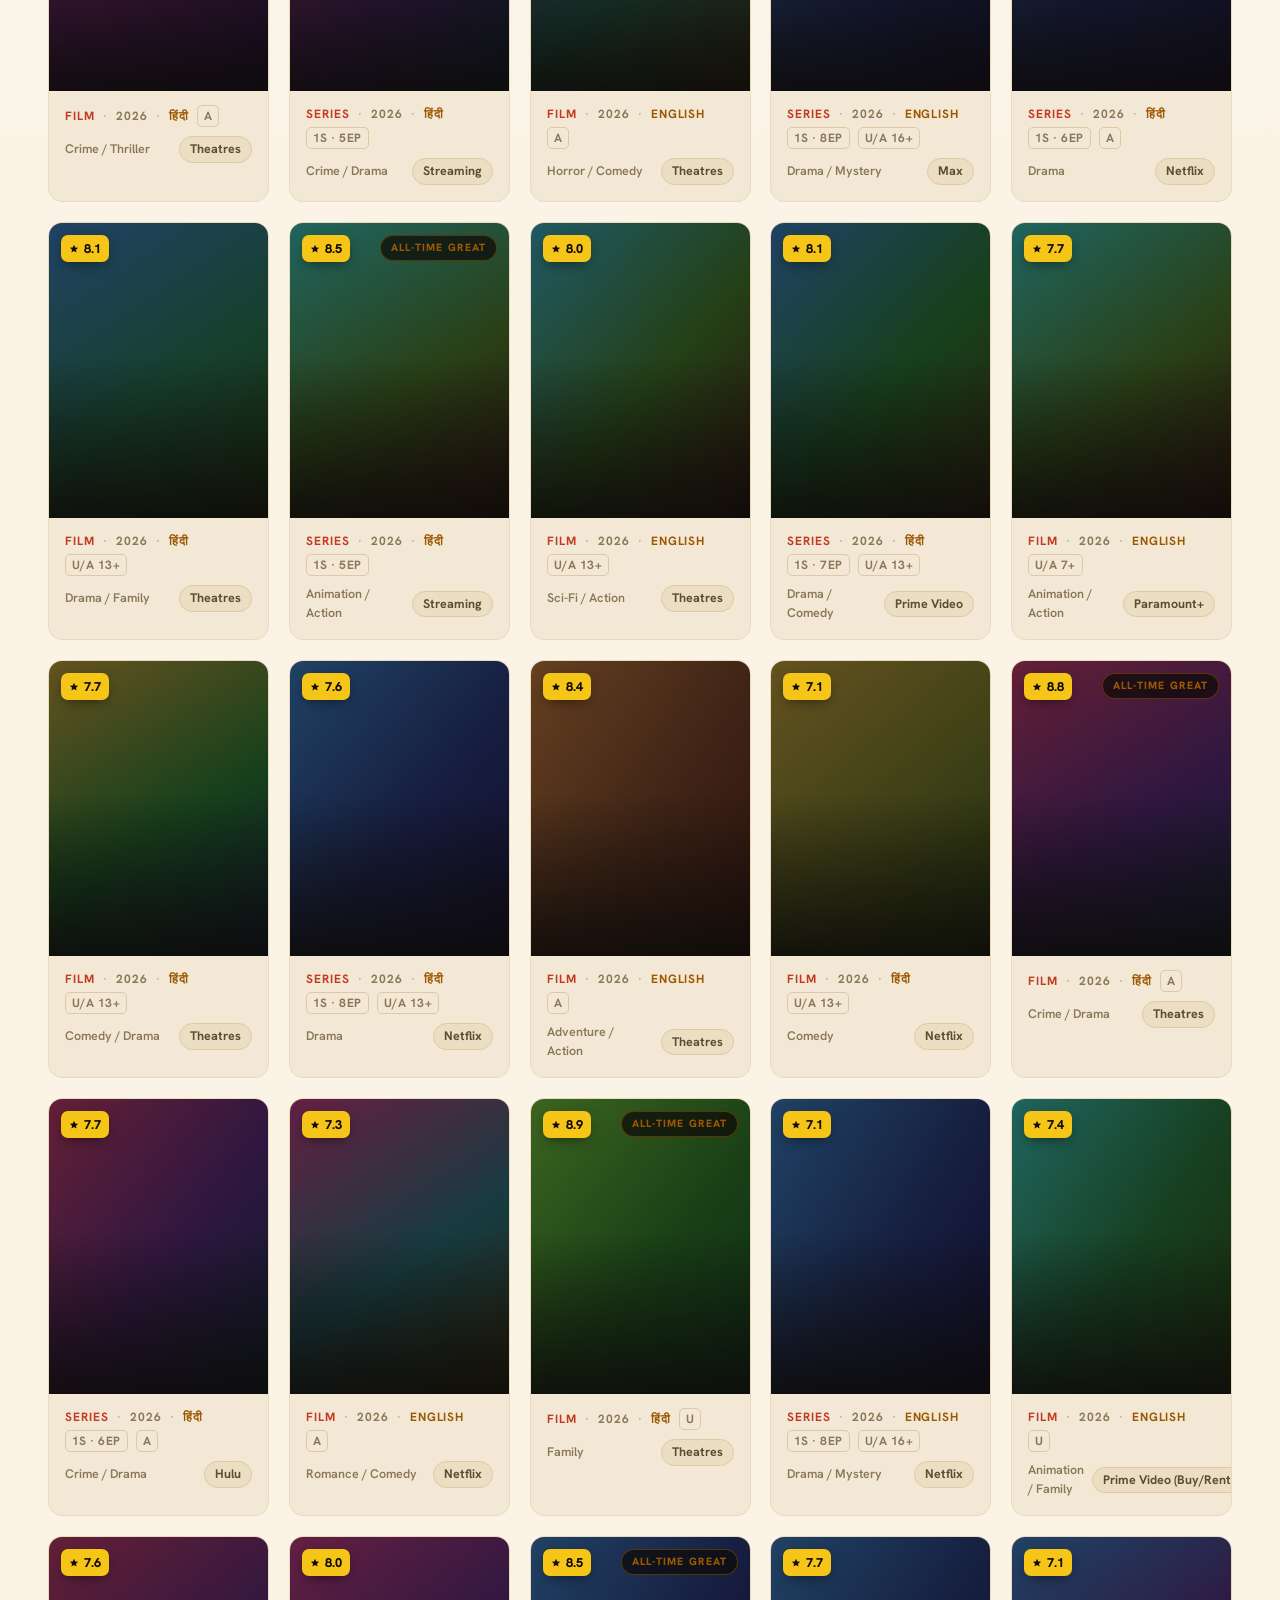
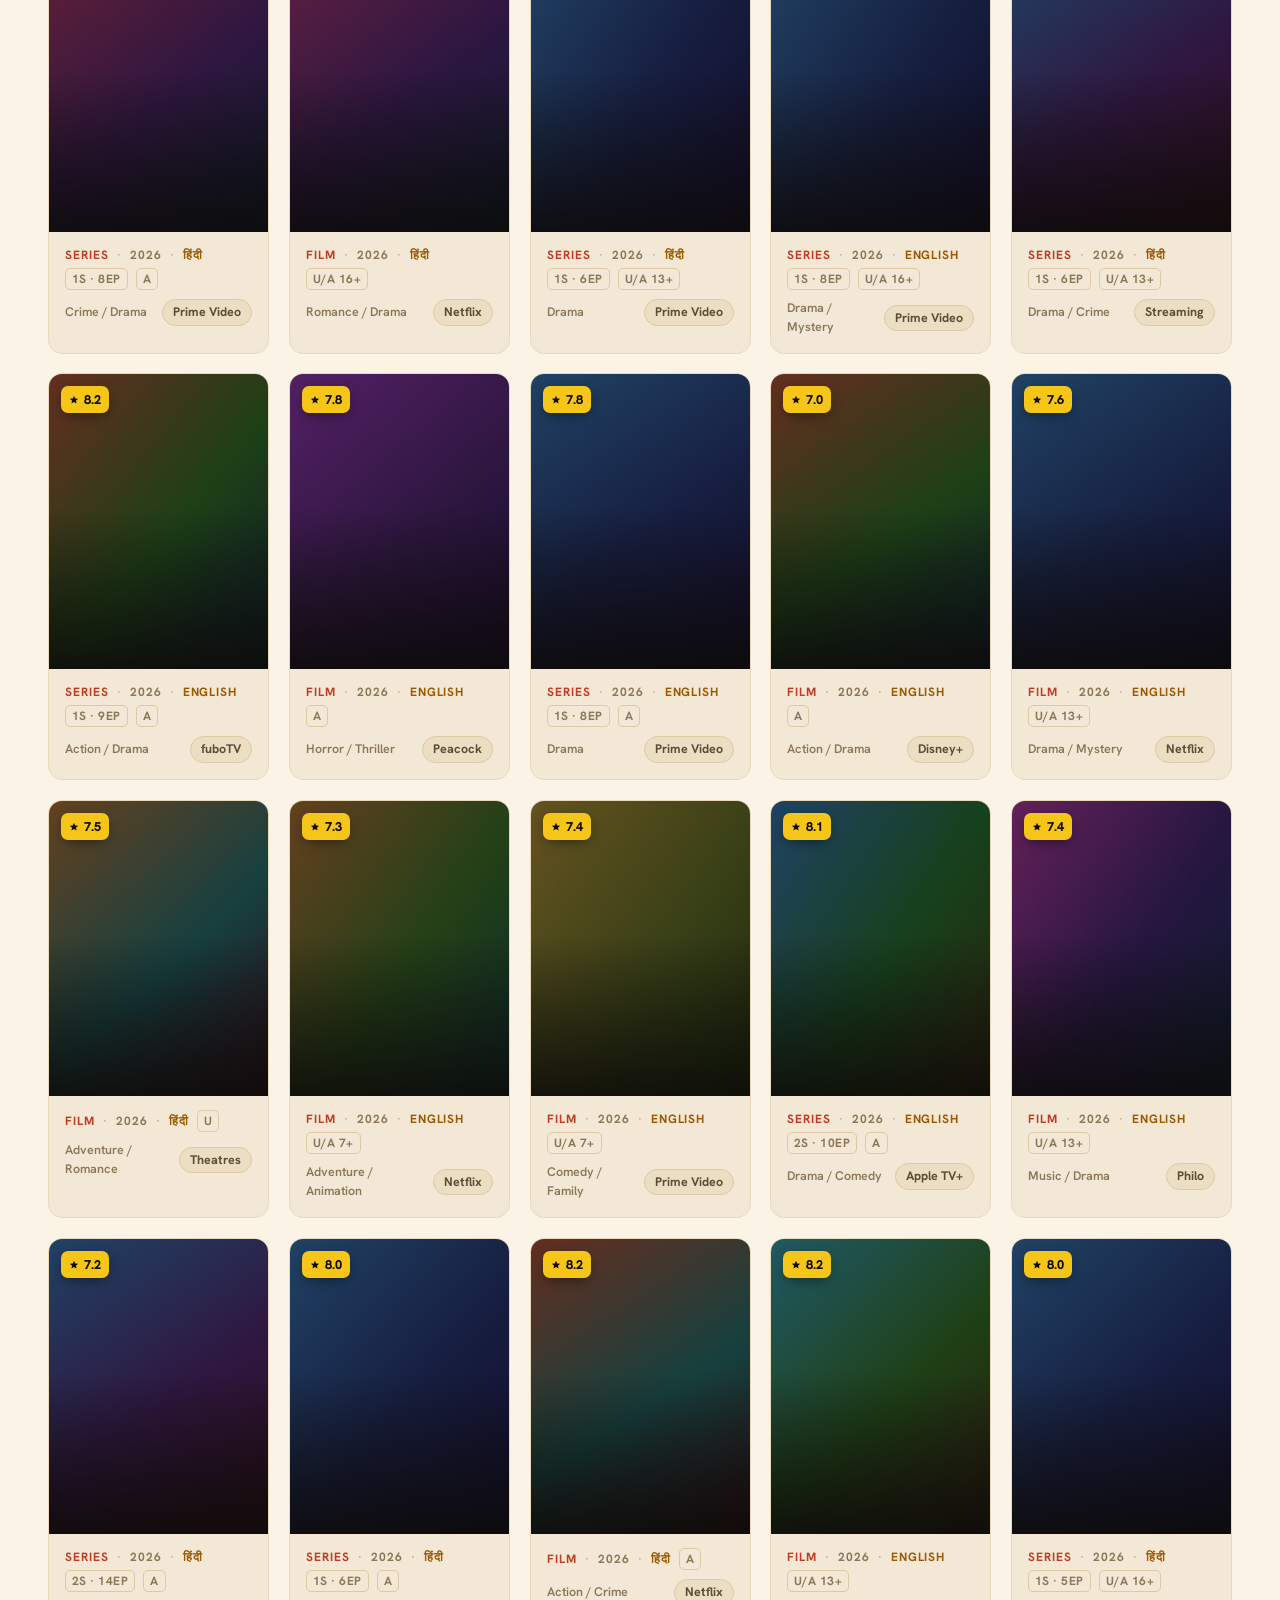
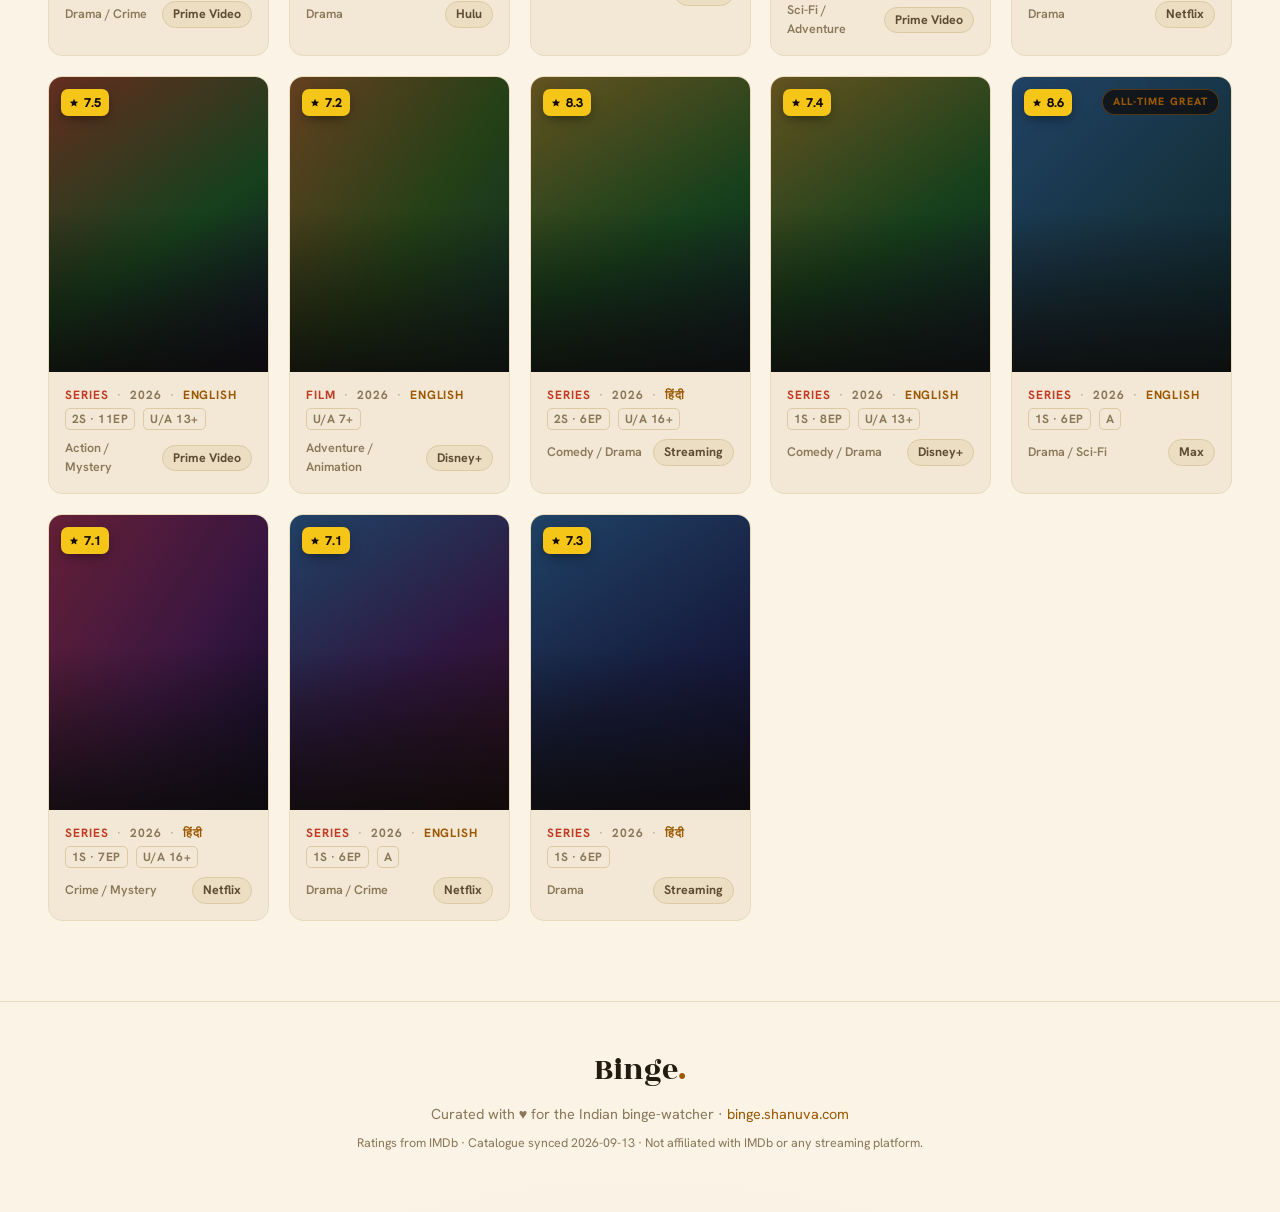
==== commit 3d984384: "Featured banner rotates three times a day (8-hour slots) Co-Authored-By: Claude Fable 5.1 <noreply@a" ====
--- a/index.html
+++ b/index.html
@@ -346,6 +346,6 @@
   </div>
 
   <script src="data/titles.js?v=19"></script>
-  <script src="js/app.js?v=41"></script>
+  <script src="js/app.js?v=42"></script>
 </body>
 </html>
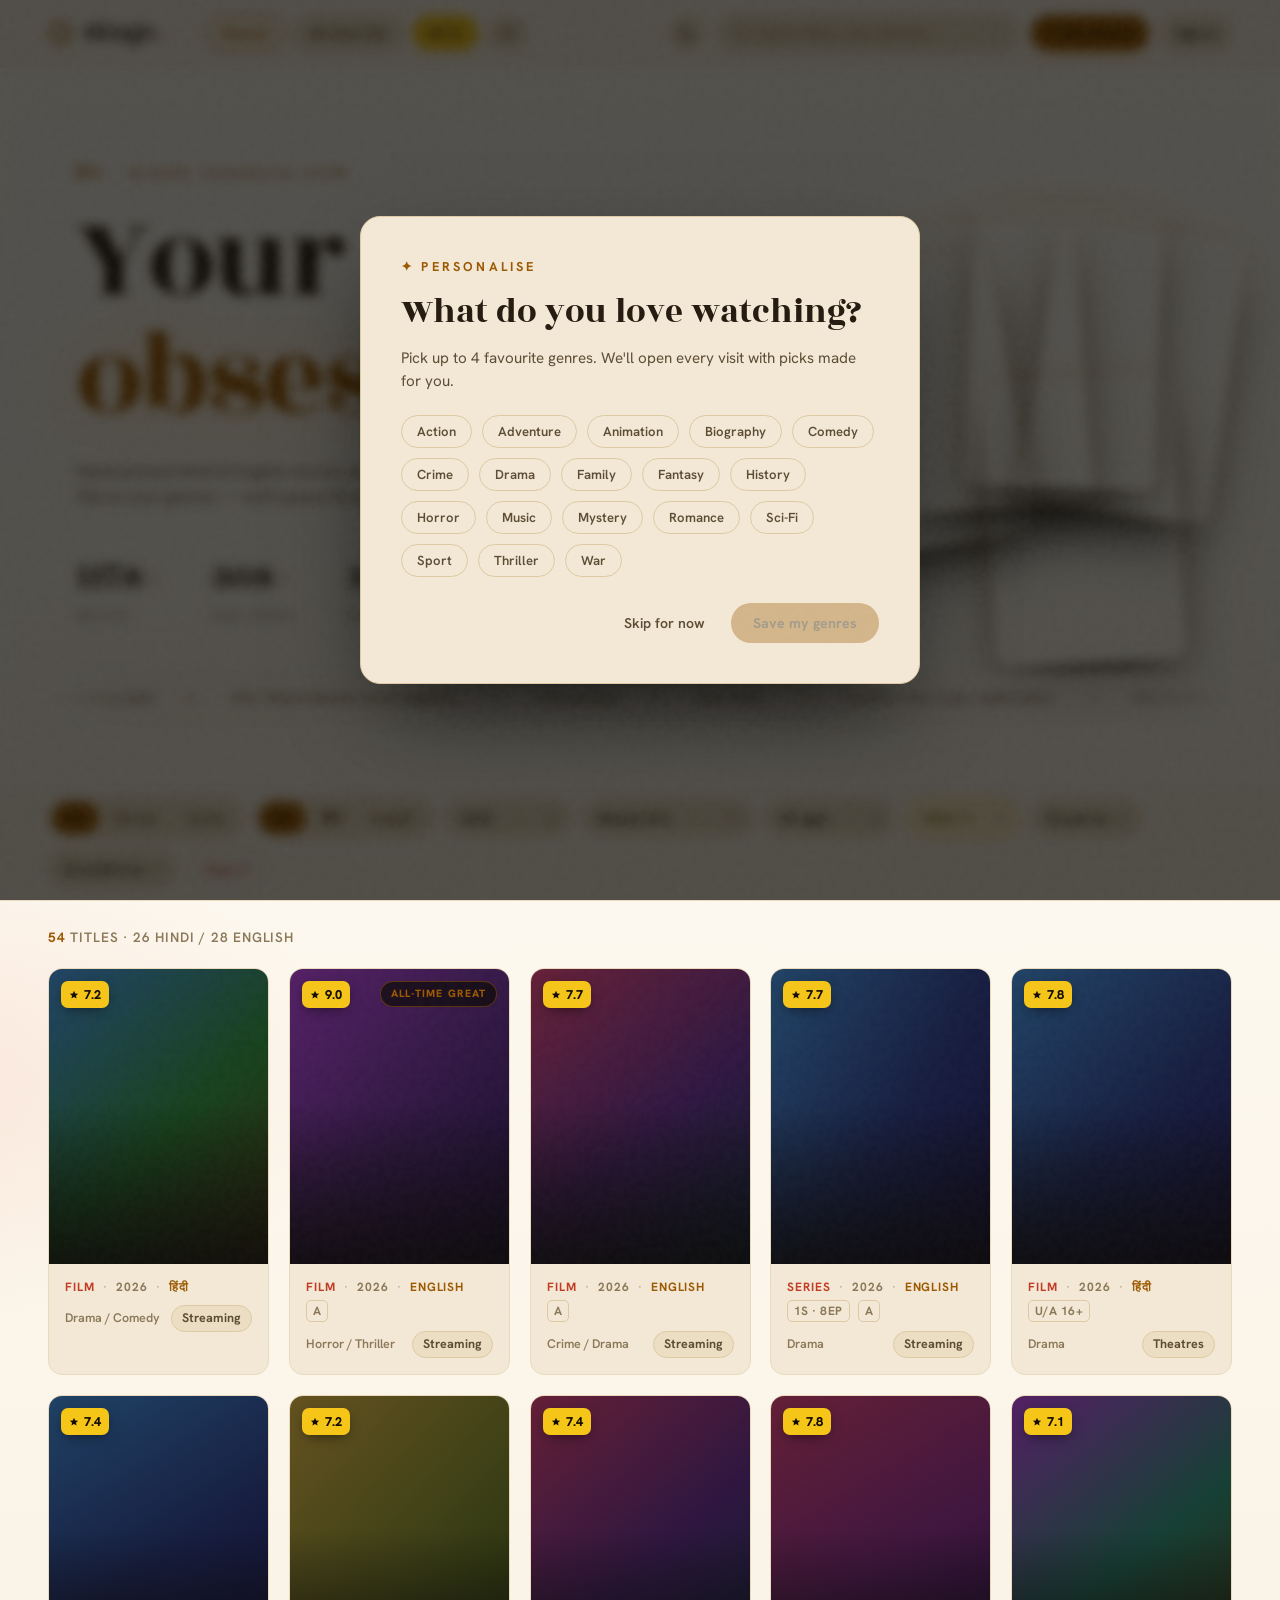
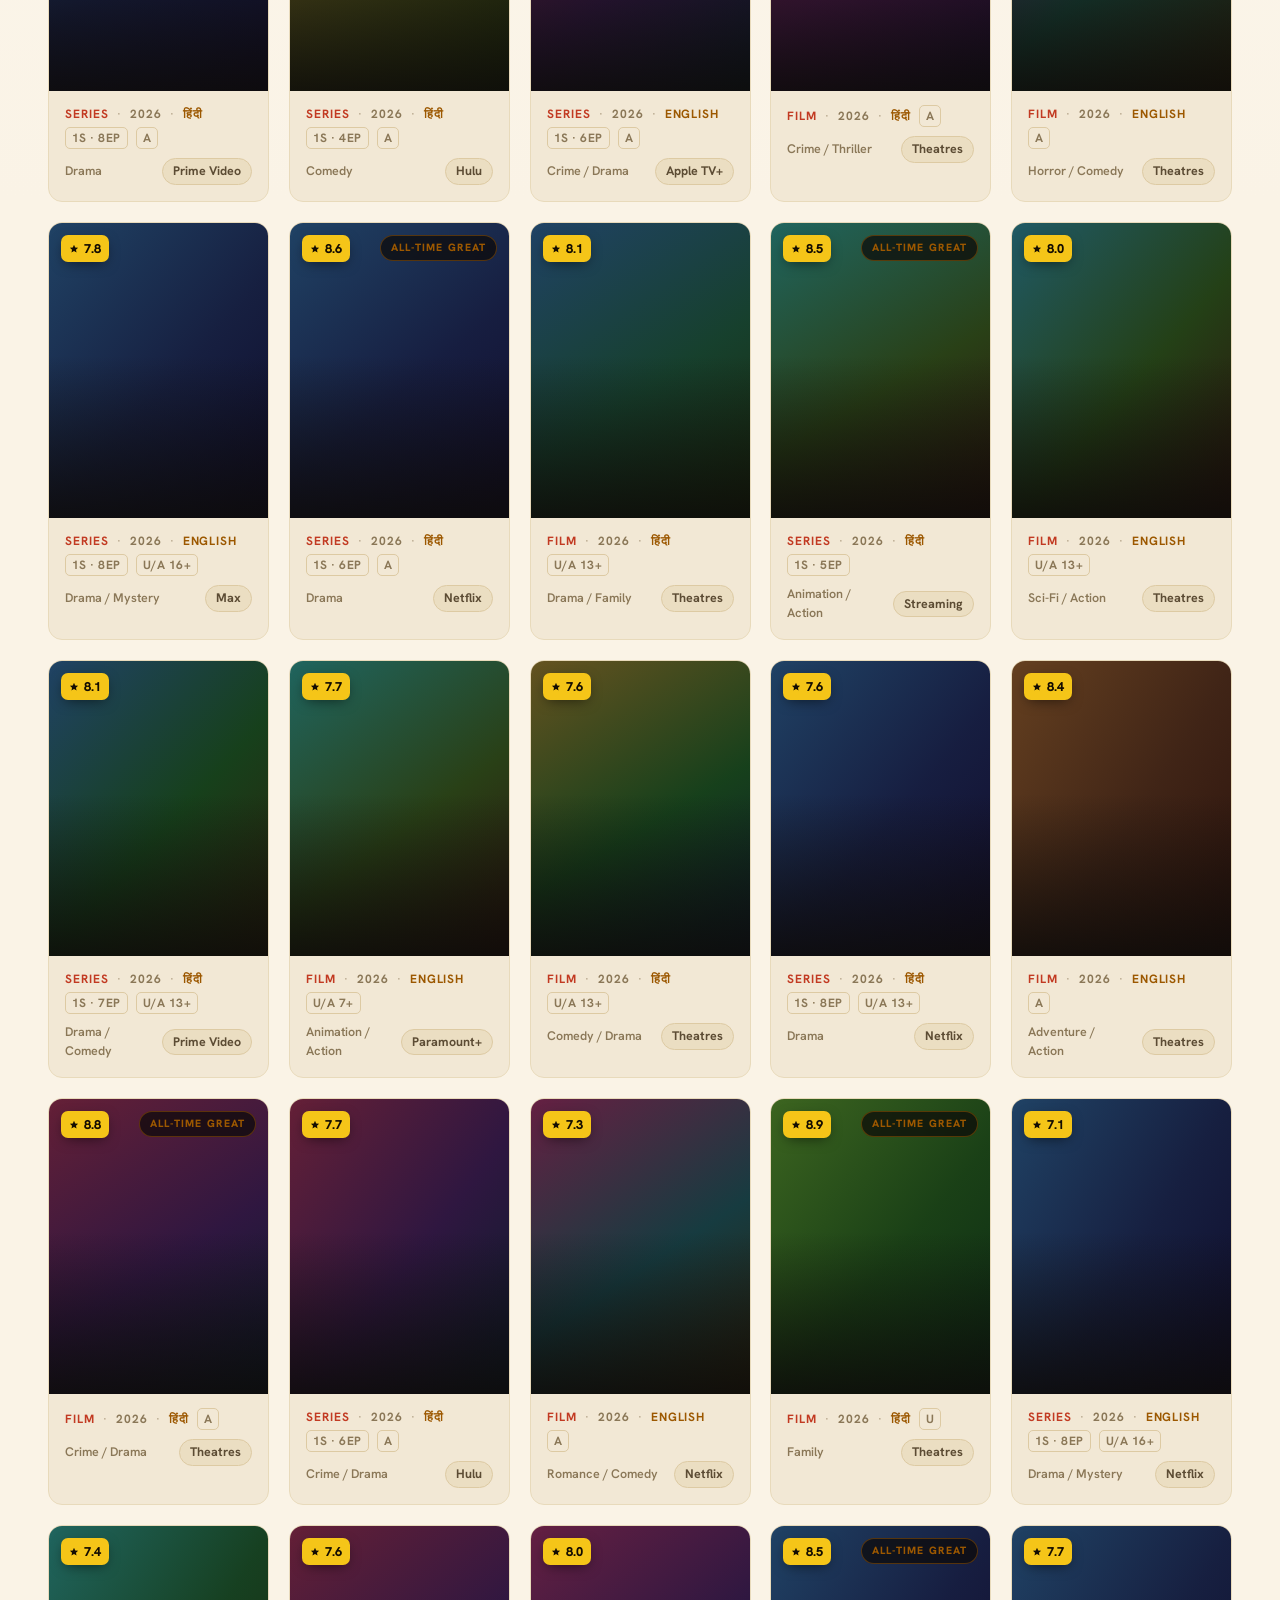
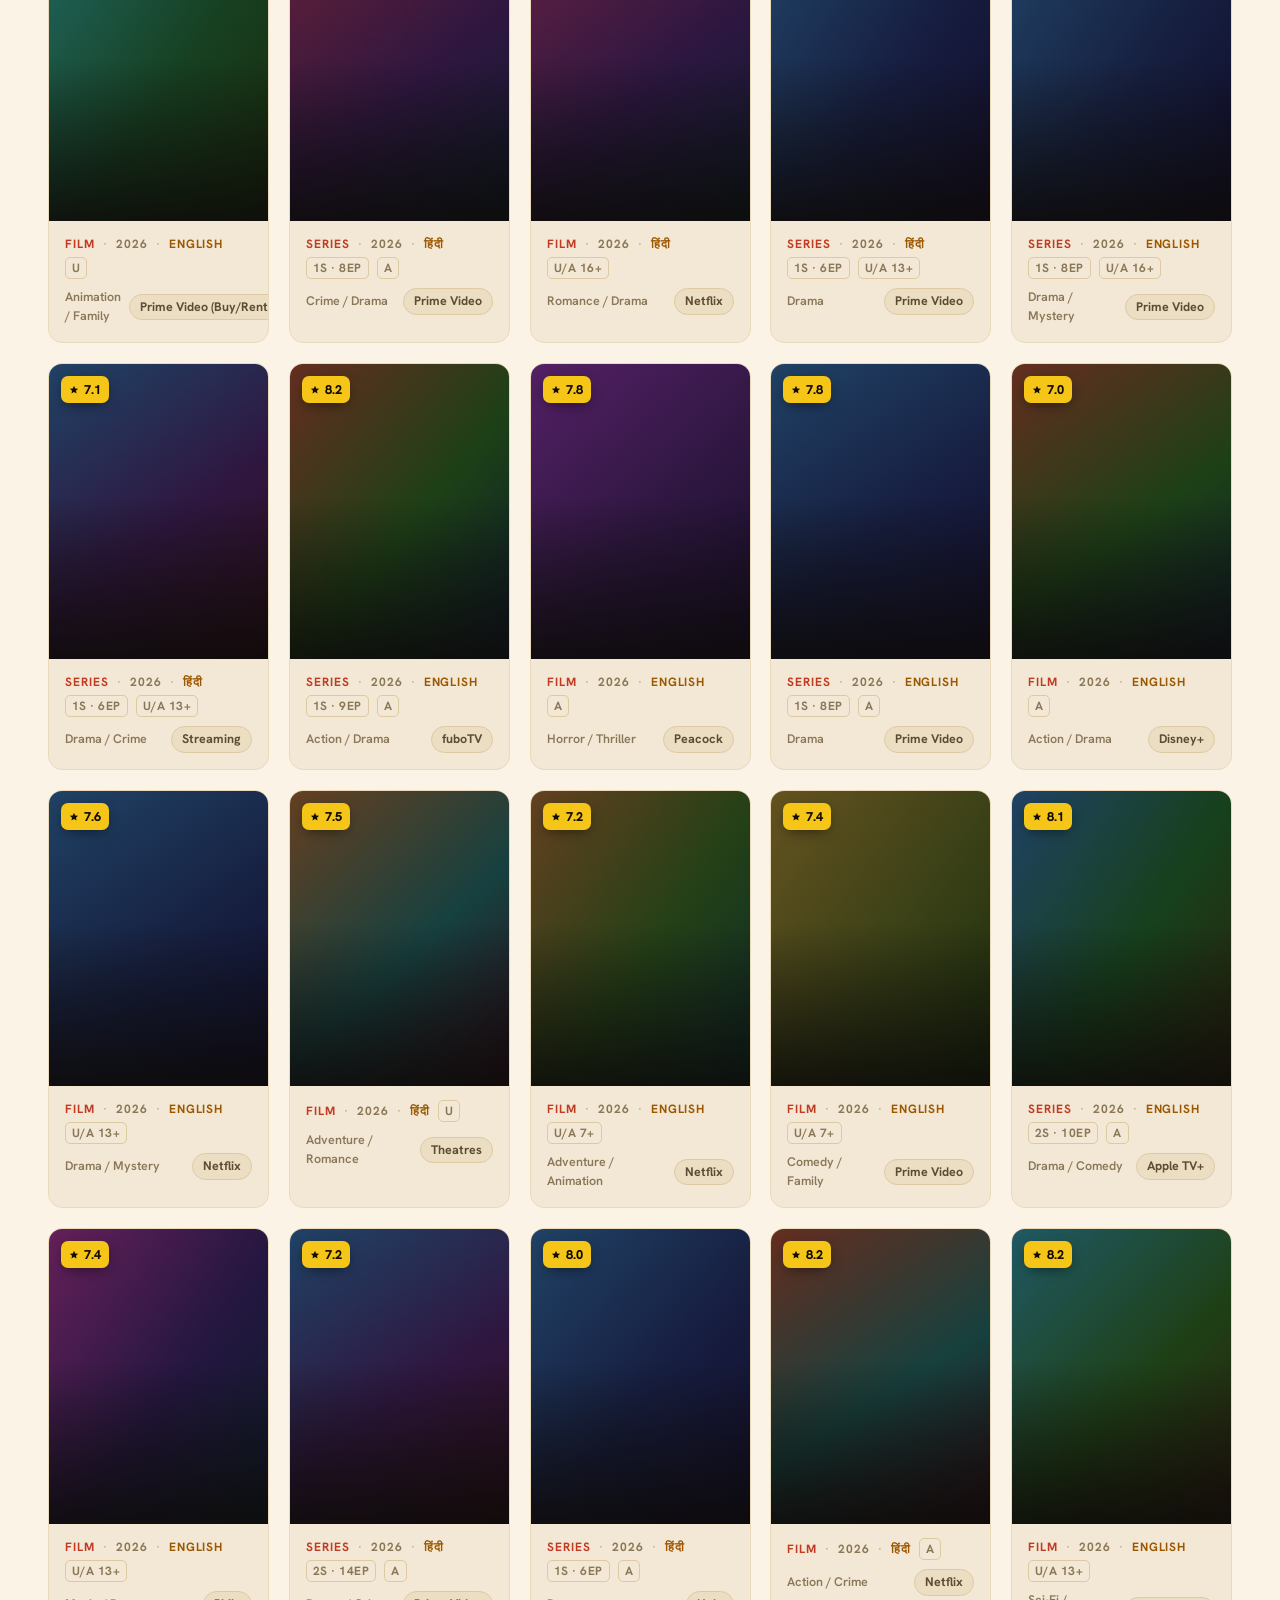
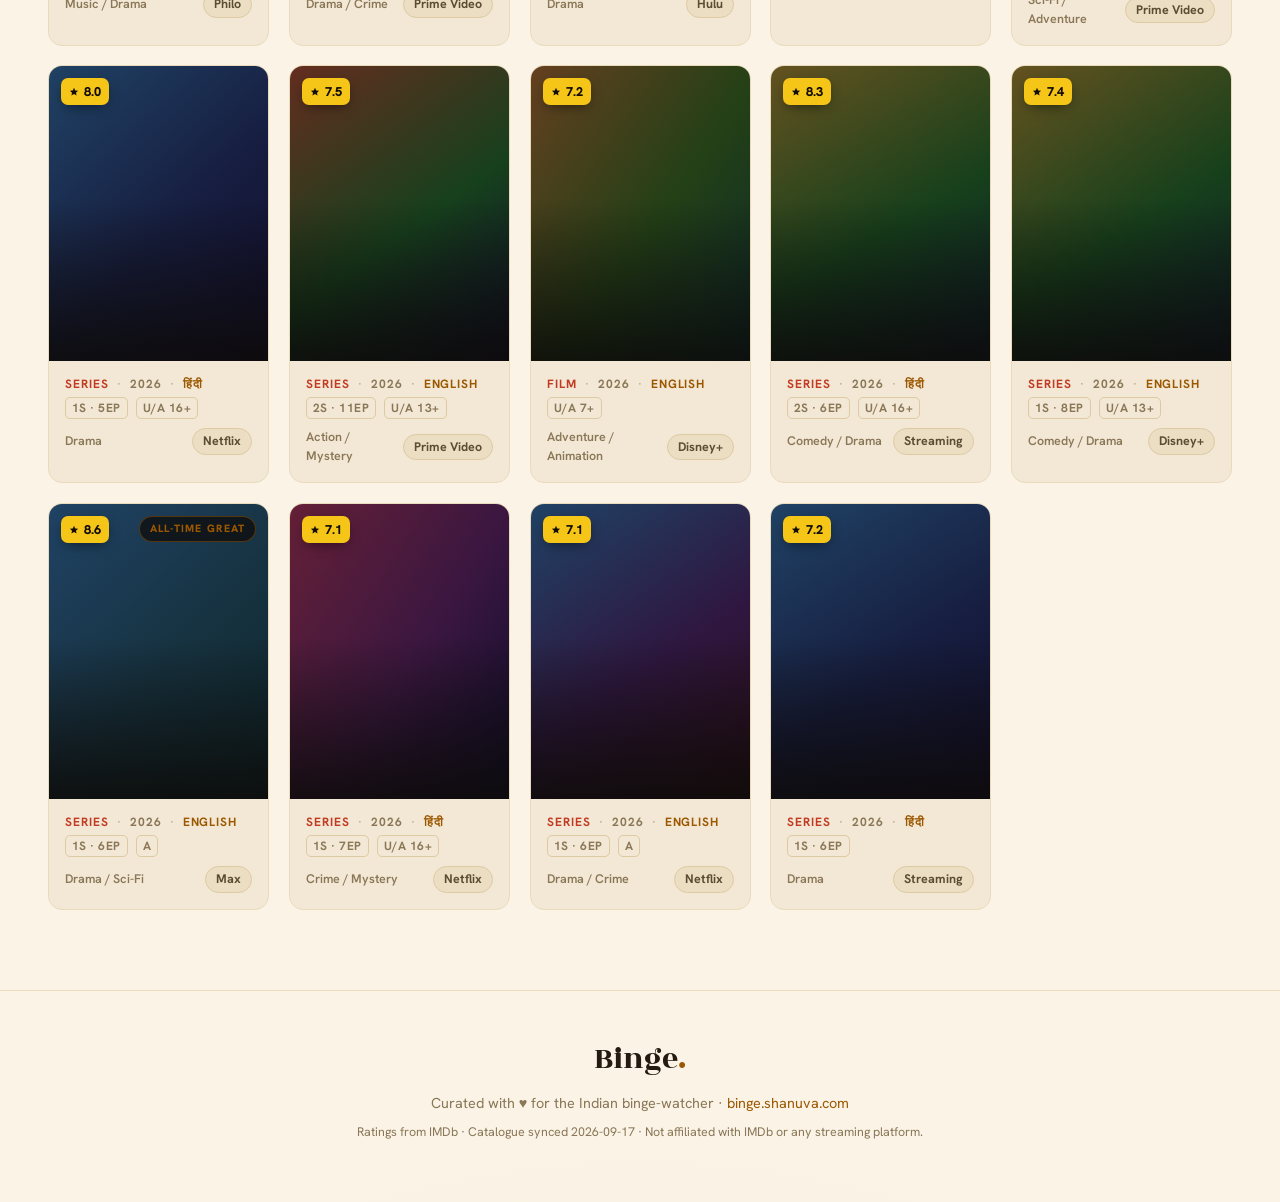
==== commit a0966ccd: "Unreleased titles get an Upcoming shelf instead of sitting in Recent Lust Stories 3 released tomorro" ====
--- a/index.html
+++ b/index.html
@@ -15,7 +15,7 @@
   <link rel="preconnect" href="https://fonts.googleapis.com" />
   <link rel="preconnect" href="https://fonts.gstatic.com" crossorigin />
   <link href="https://fonts.googleapis.com/css2?family=Rozha+One&family=Hanken+Grotesk:ital,wght@0,300;0,400;0,500;0,600;0,700;0,800;1,400&display=swap" rel="stylesheet" />
-  <link rel="stylesheet" href="css/style.css?v=37" />
+  <link rel="stylesheet" href="css/style.css?v=38" />
   <!-- Google Analytics (GA4) -->
   <script async src="https://www.googletagmanager.com/gtag/js?id=G-M83077SW5W"></script>
   <script>
@@ -115,6 +115,16 @@
       <button type="button" class="see-all" data-seeall="new">See all ›</button>
     </div>
     <div class="rail" id="thisweek-rail"></div>
+  </section>
+
+  <!-- ================= UPCOMING RAIL ================= -->
+  <section class="foryou" id="upcoming-section" hidden>
+    <div class="section-head">
+      <h2 class="section-title"><span class="accent">✦</span> Upcoming</h2>
+      <p class="section-note">announced releases, soonest first</p>
+      <button type="button" class="see-all" data-seeall="upcoming">See all ›</button>
+    </div>
+    <div class="rail" id="upcoming-rail"></div>
   </section>
 
   <!-- ================= FOR YOU RAIL ================= -->
@@ -346,6 +356,6 @@
   </div>
 
   <script src="data/titles.js?v=19"></script>
-  <script src="js/app.js?v=42"></script>
+  <script src="js/app.js?v=43"></script>
 </body>
 </html>
--- a/css/style.css
+++ b/css/style.css
@@ -751,6 +751,11 @@
   color: #fff; background: var(--chili);
   font-size: 0.68rem; letter-spacing: 0.1em; text-transform: uppercase;
 }
+/* not out yet — the badge carries the release date instead of a score */
+.badge-rating.badge-soon {
+  color: #140d02; background: var(--text);
+  font-size: 0.68rem; letter-spacing: 0.06em; text-transform: uppercase;
+}
 .badge-top {
   position: absolute; top: 12px; right: 12px;
   font-size: 0.66rem; font-weight: 800;
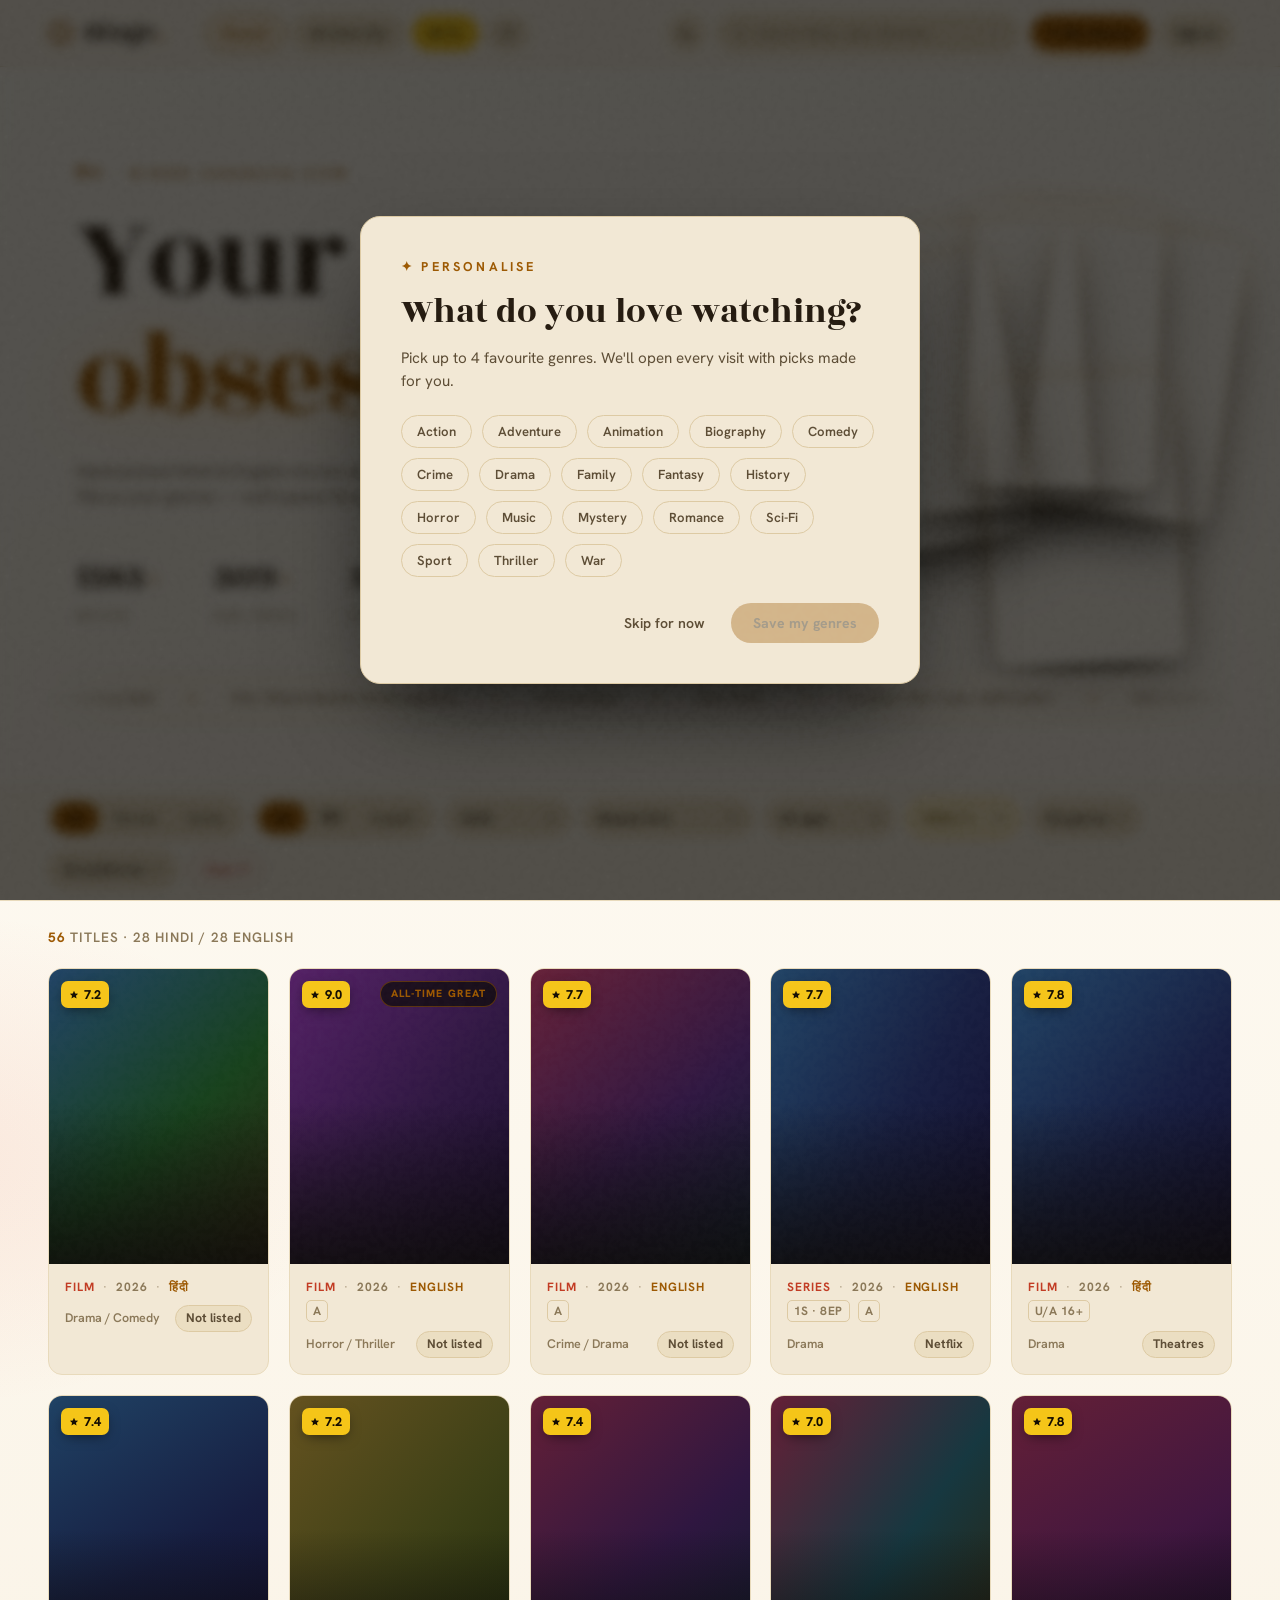
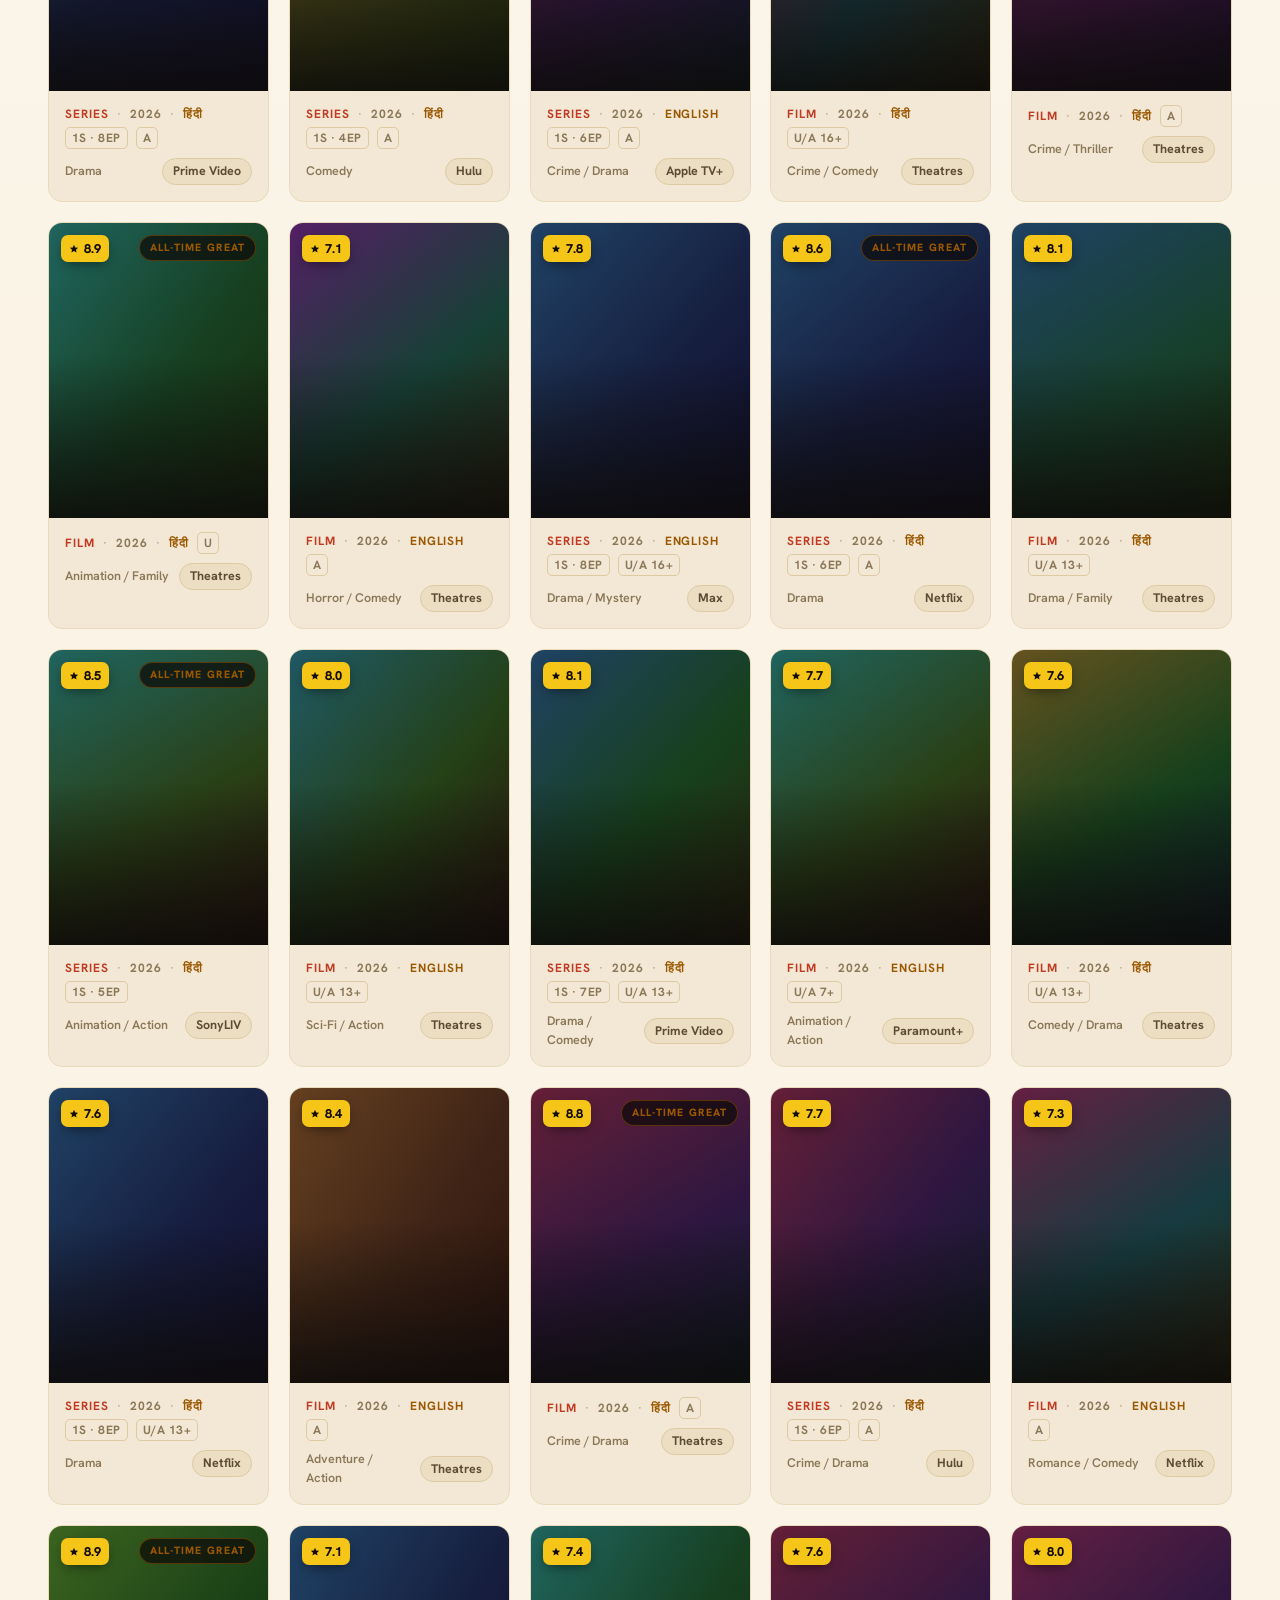
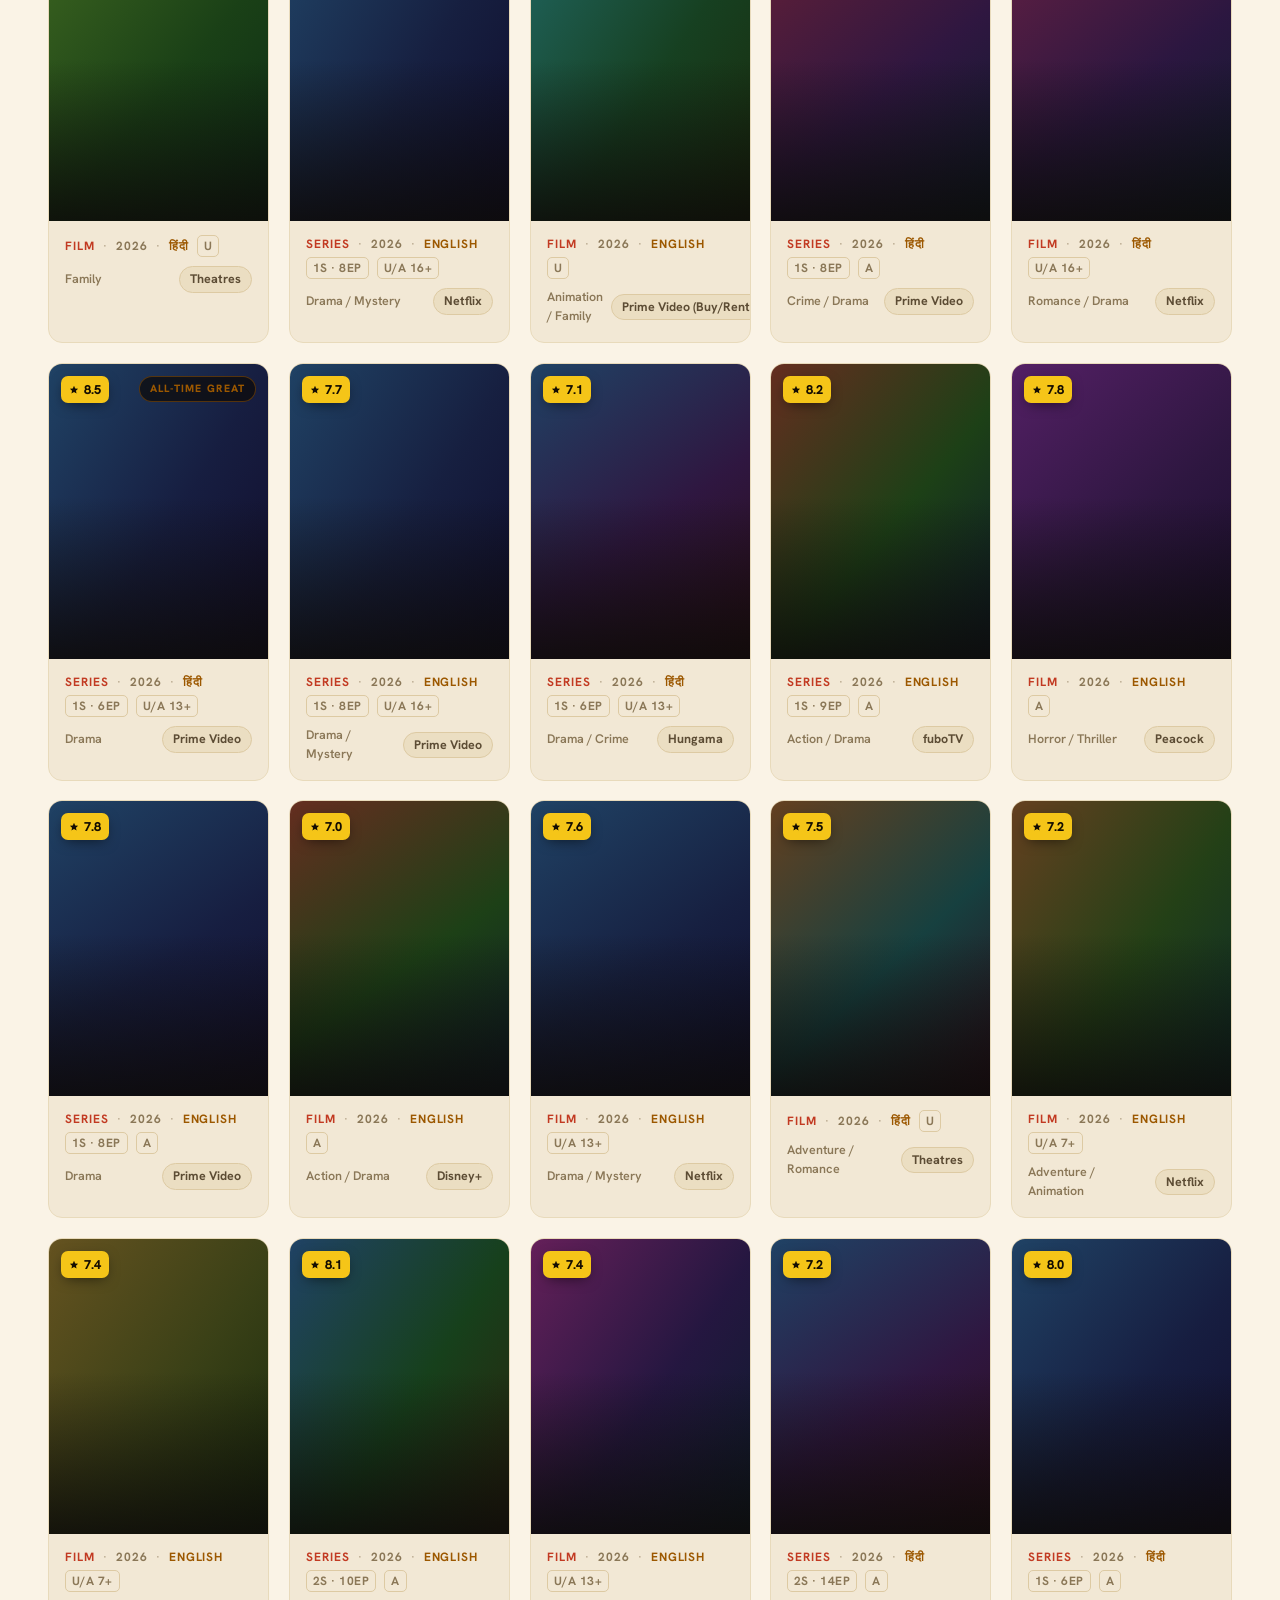
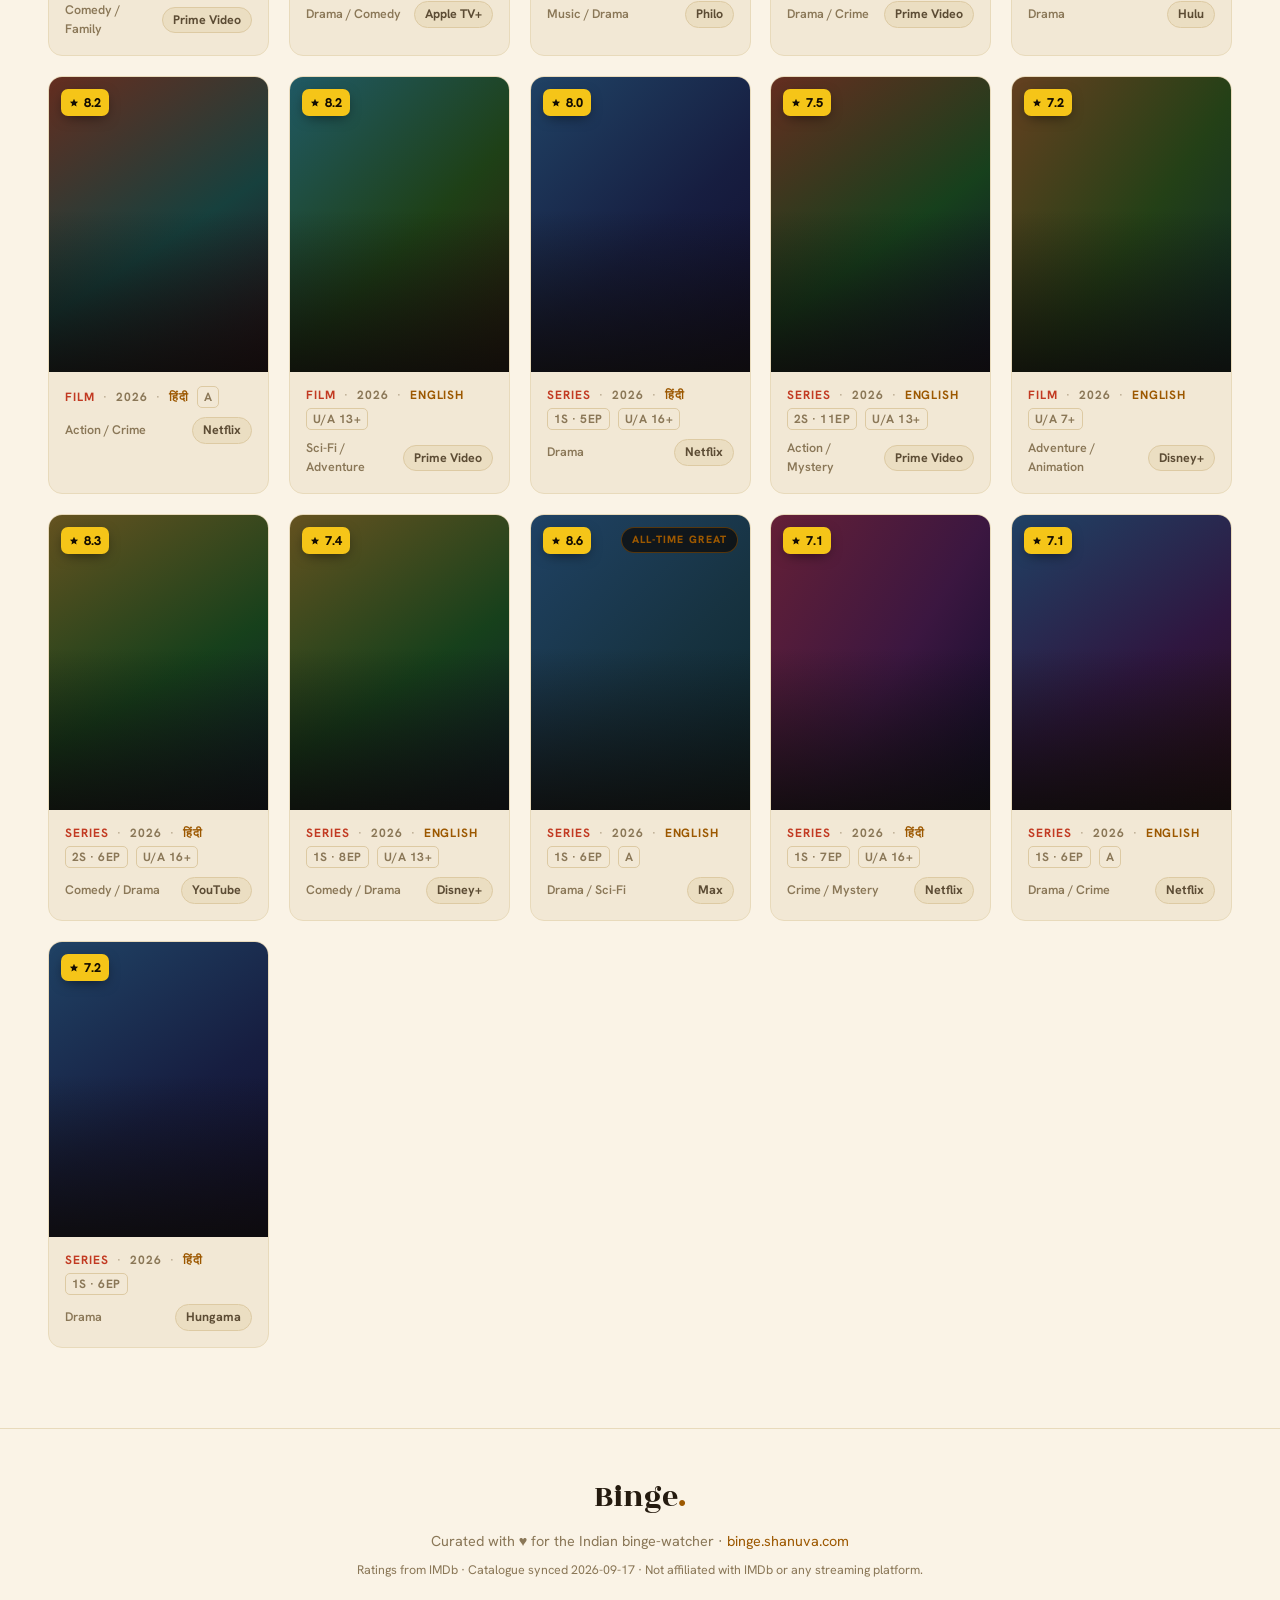
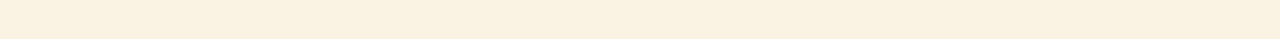
==== commit a2b14139: "Name the platform for Indian web series instead of saying "Streaming" TMDB often has no watch-provid" ====
--- a/index.html
+++ b/index.html
@@ -356,6 +356,6 @@
   </div>
 
   <script src="data/titles.js?v=19"></script>
-  <script src="js/app.js?v=43"></script>
+  <script src="js/app.js?v=44"></script>
 </body>
 </html>
